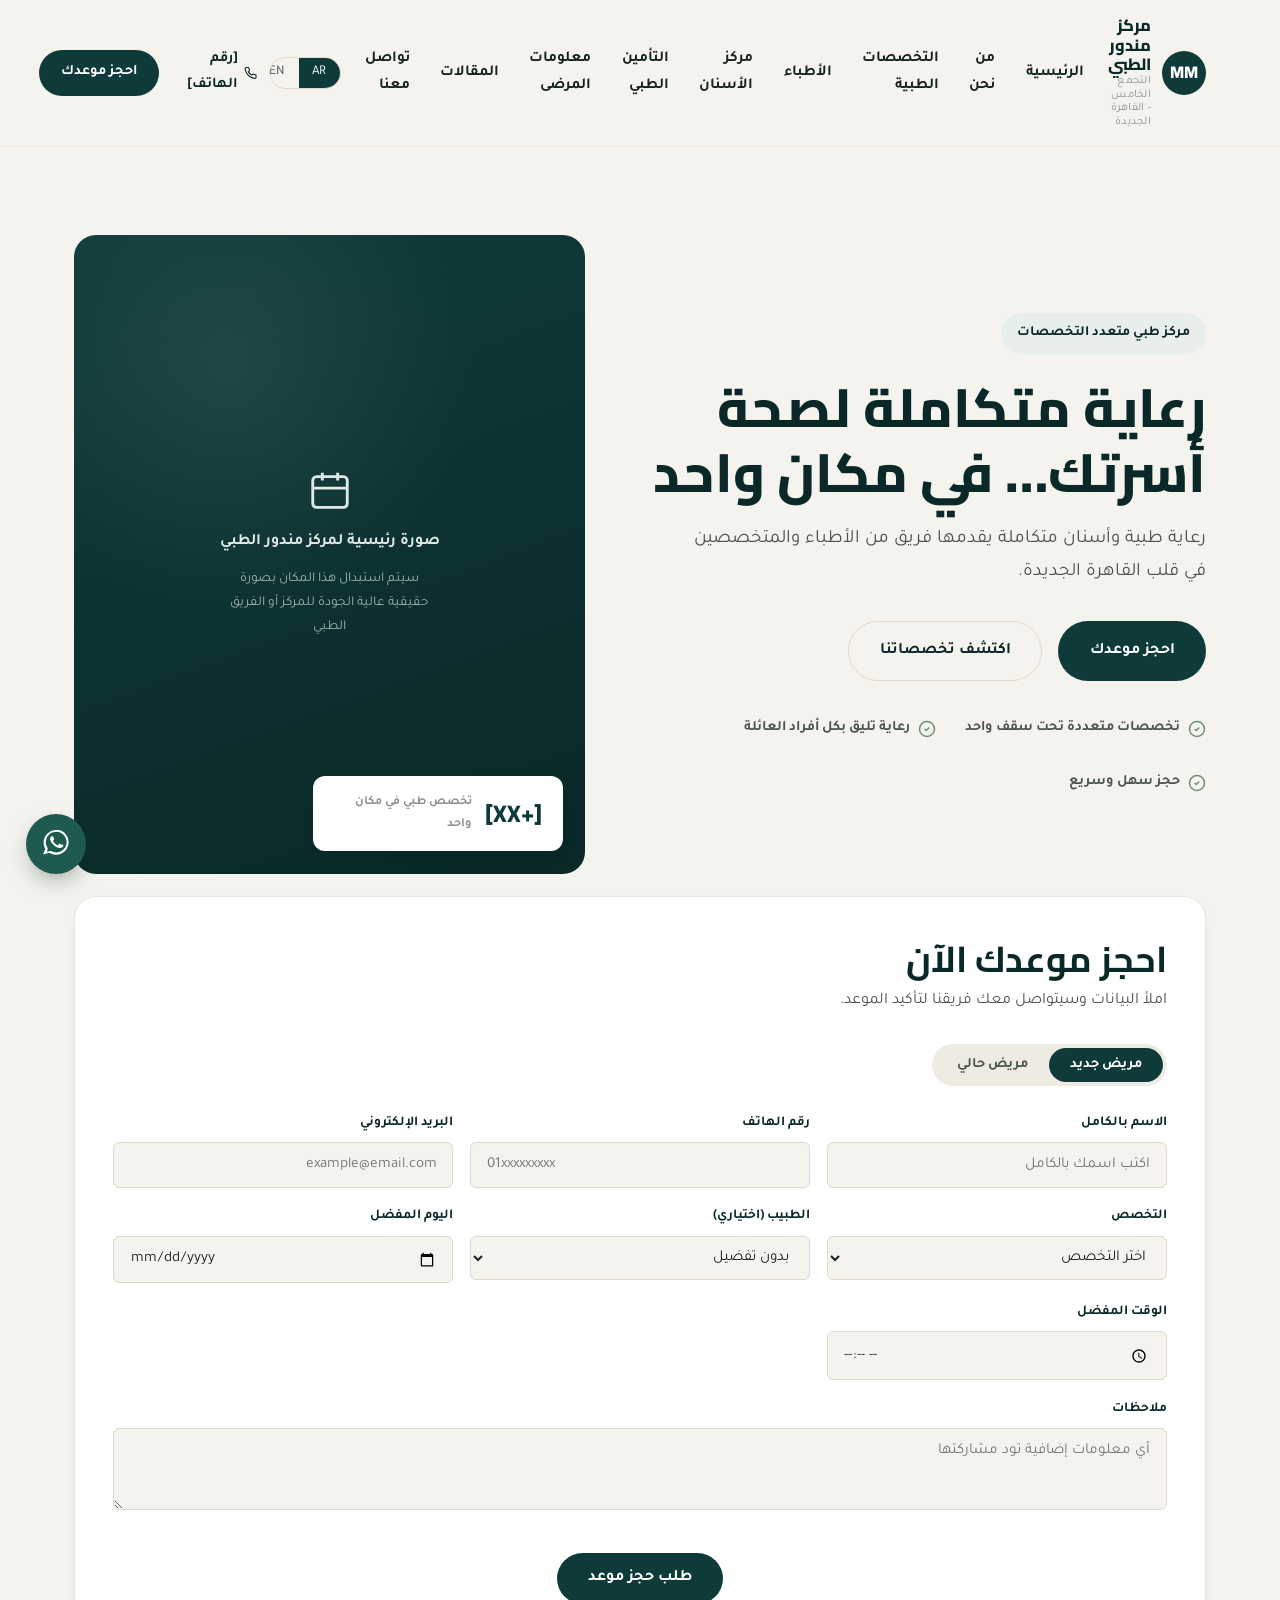
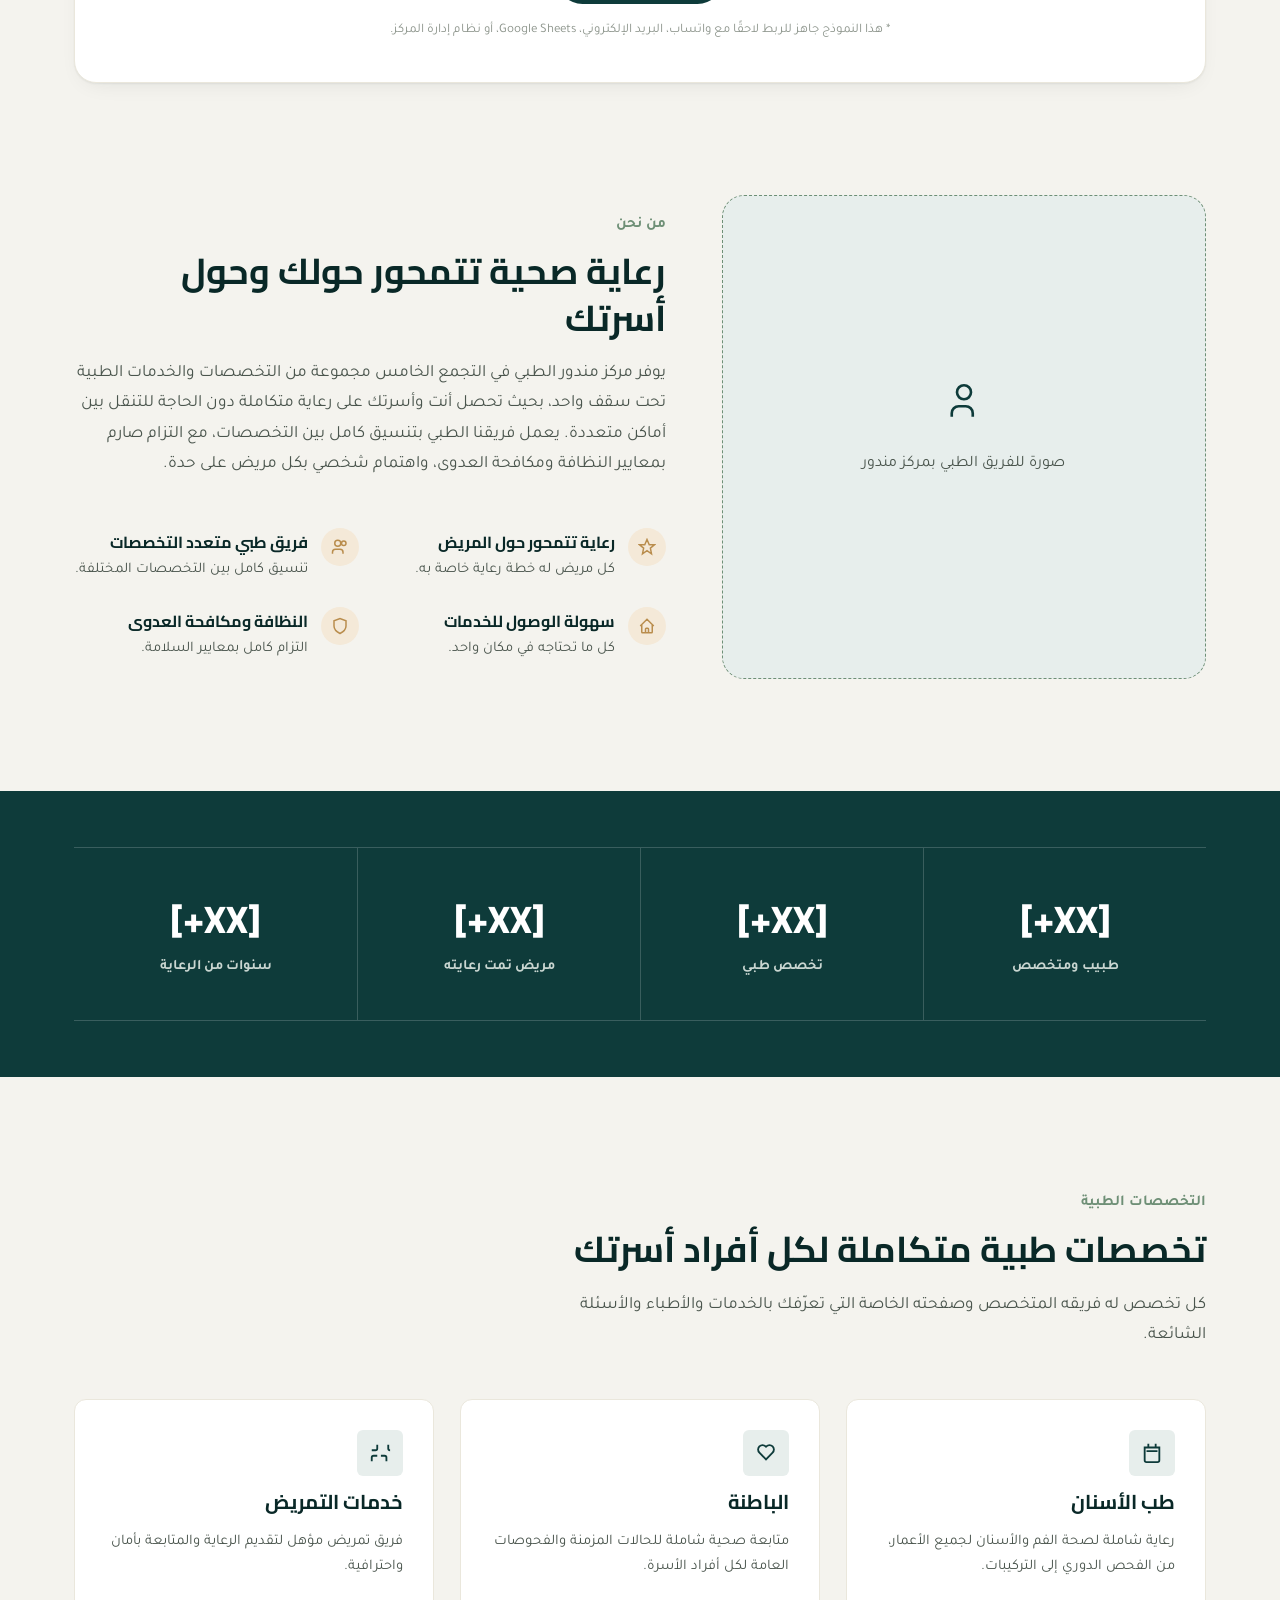
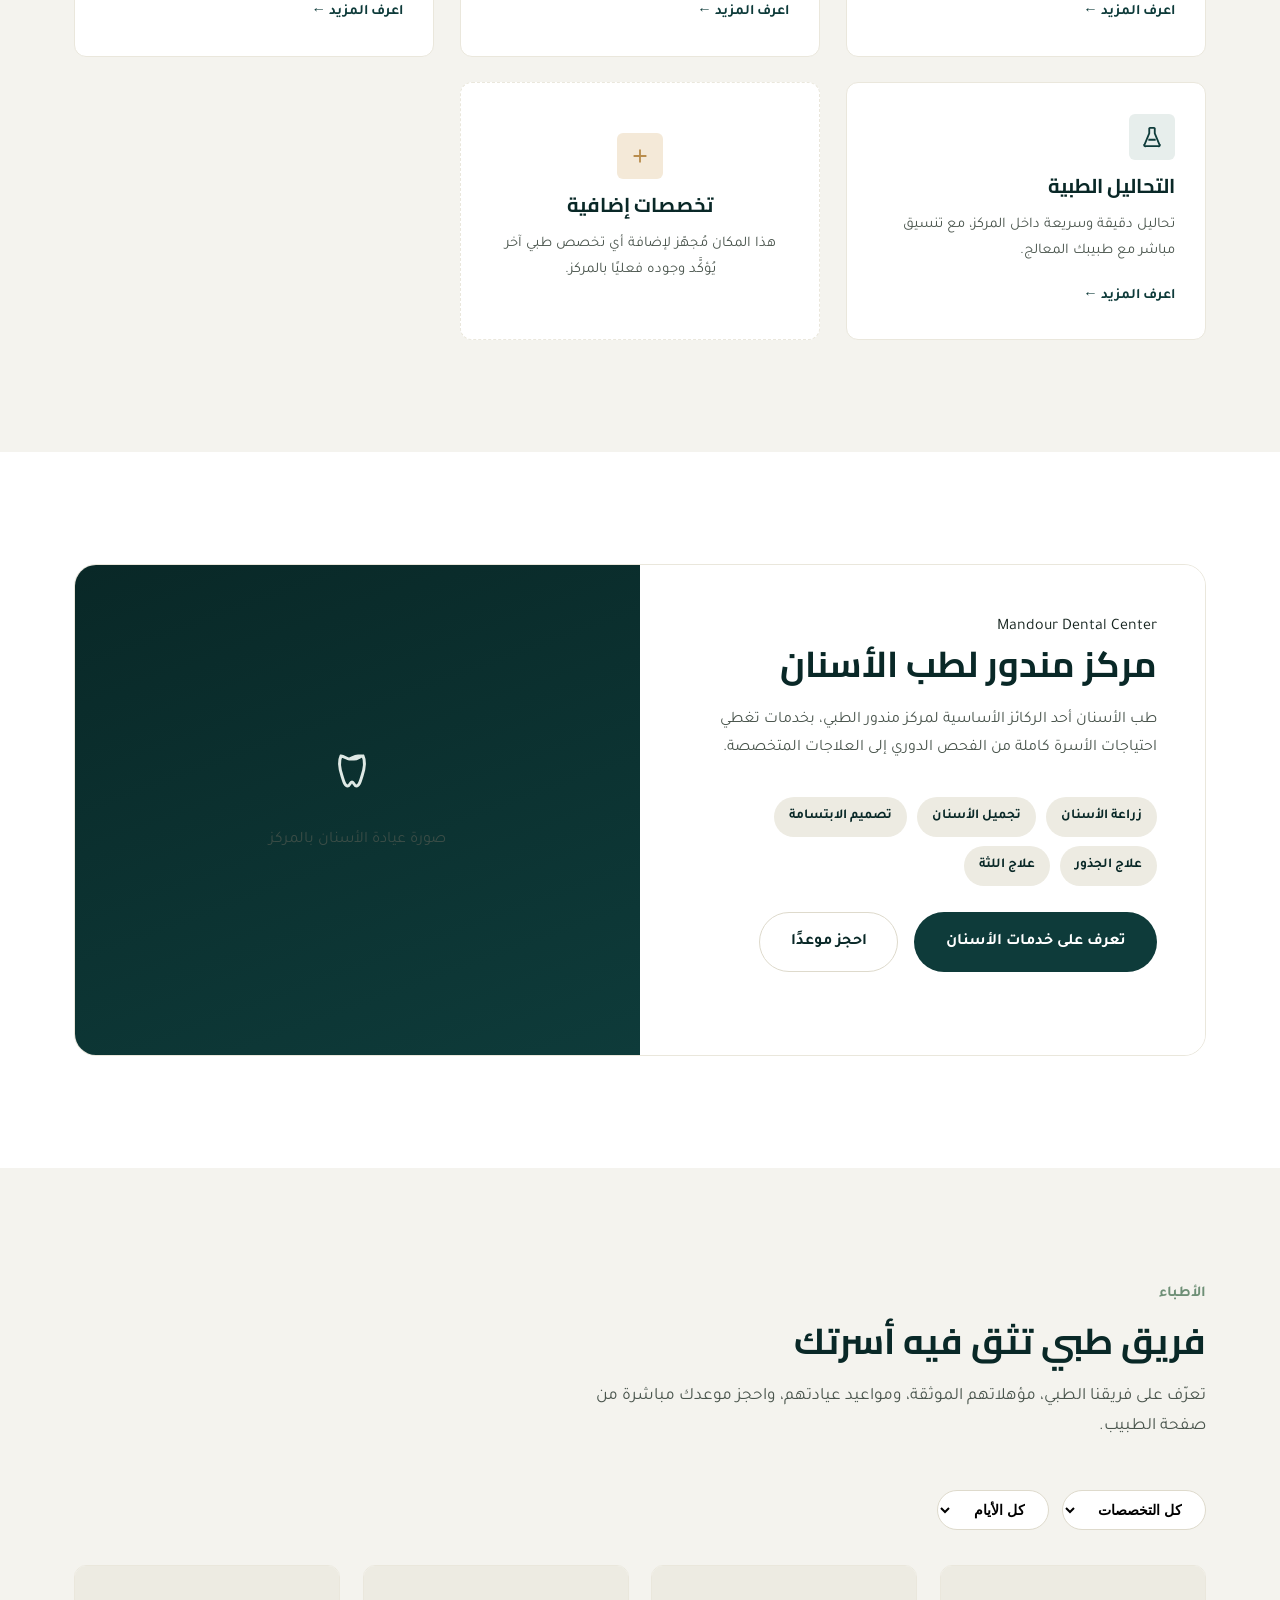
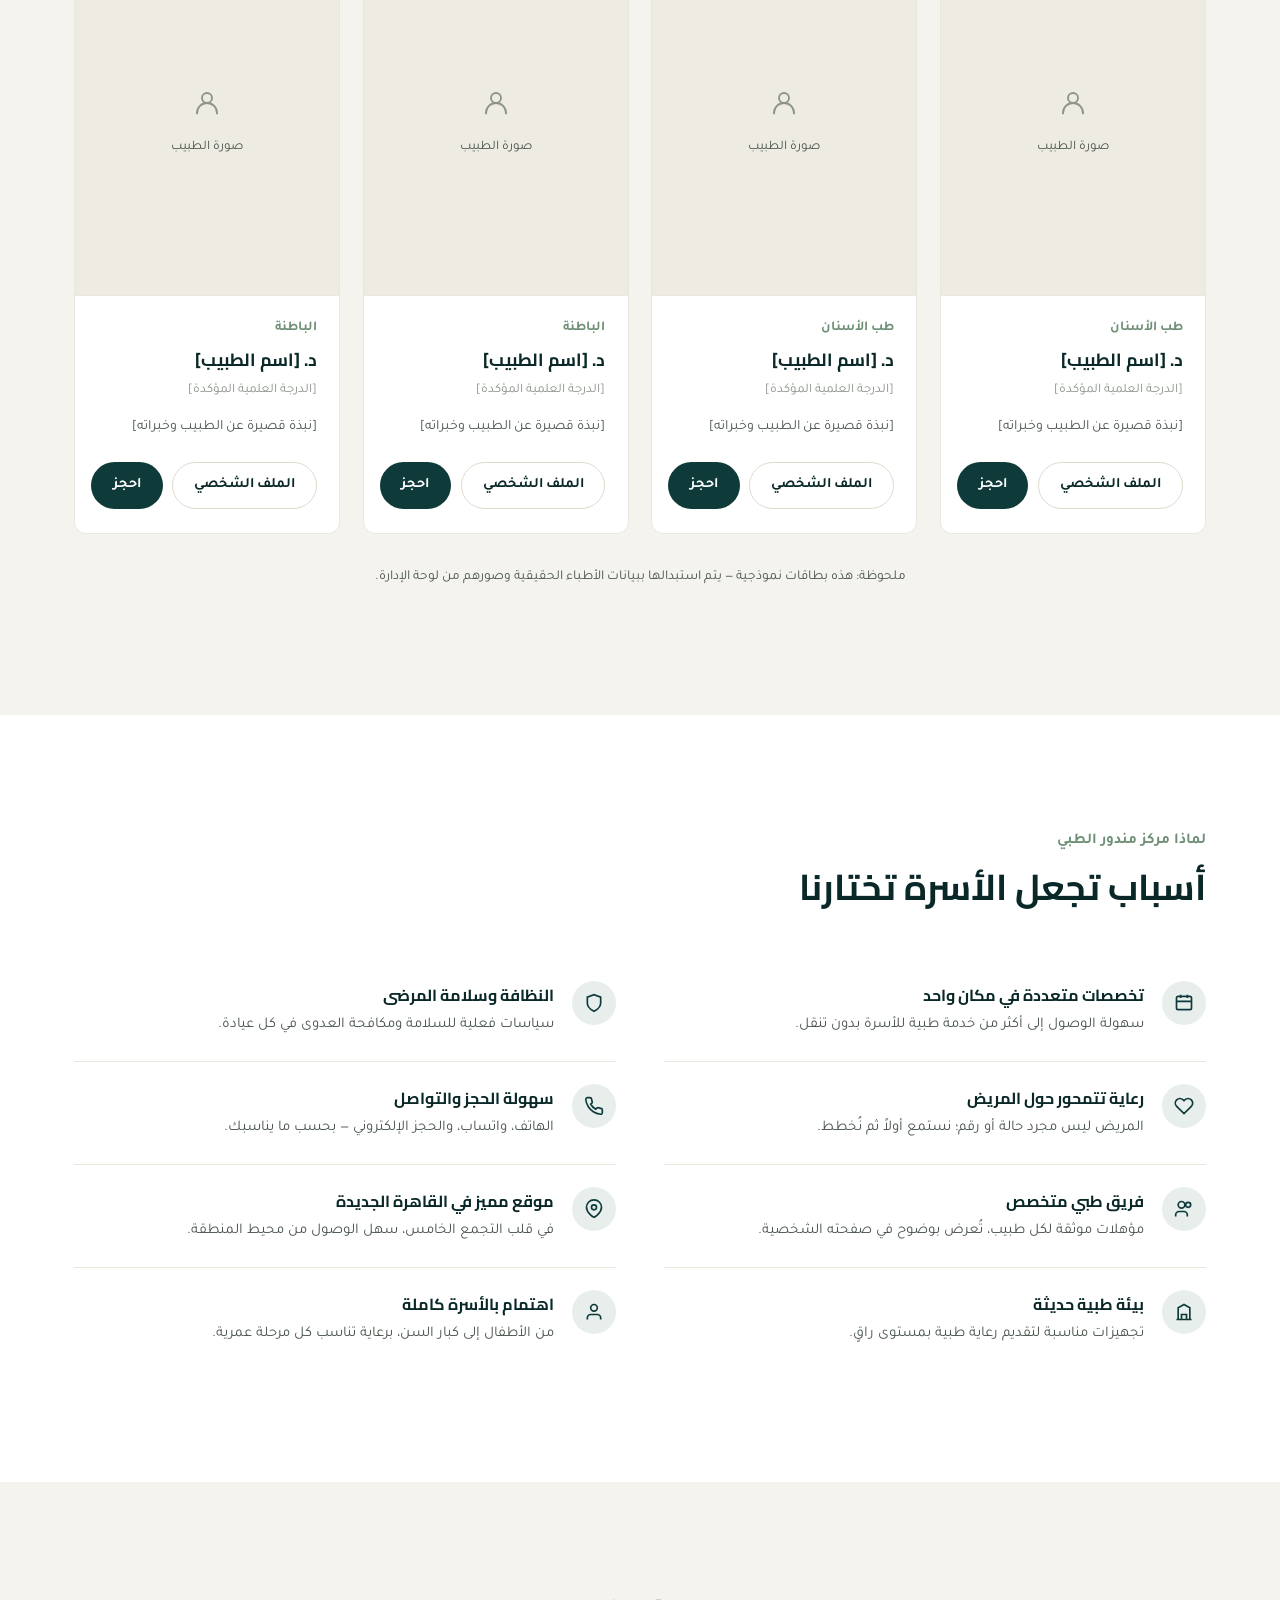
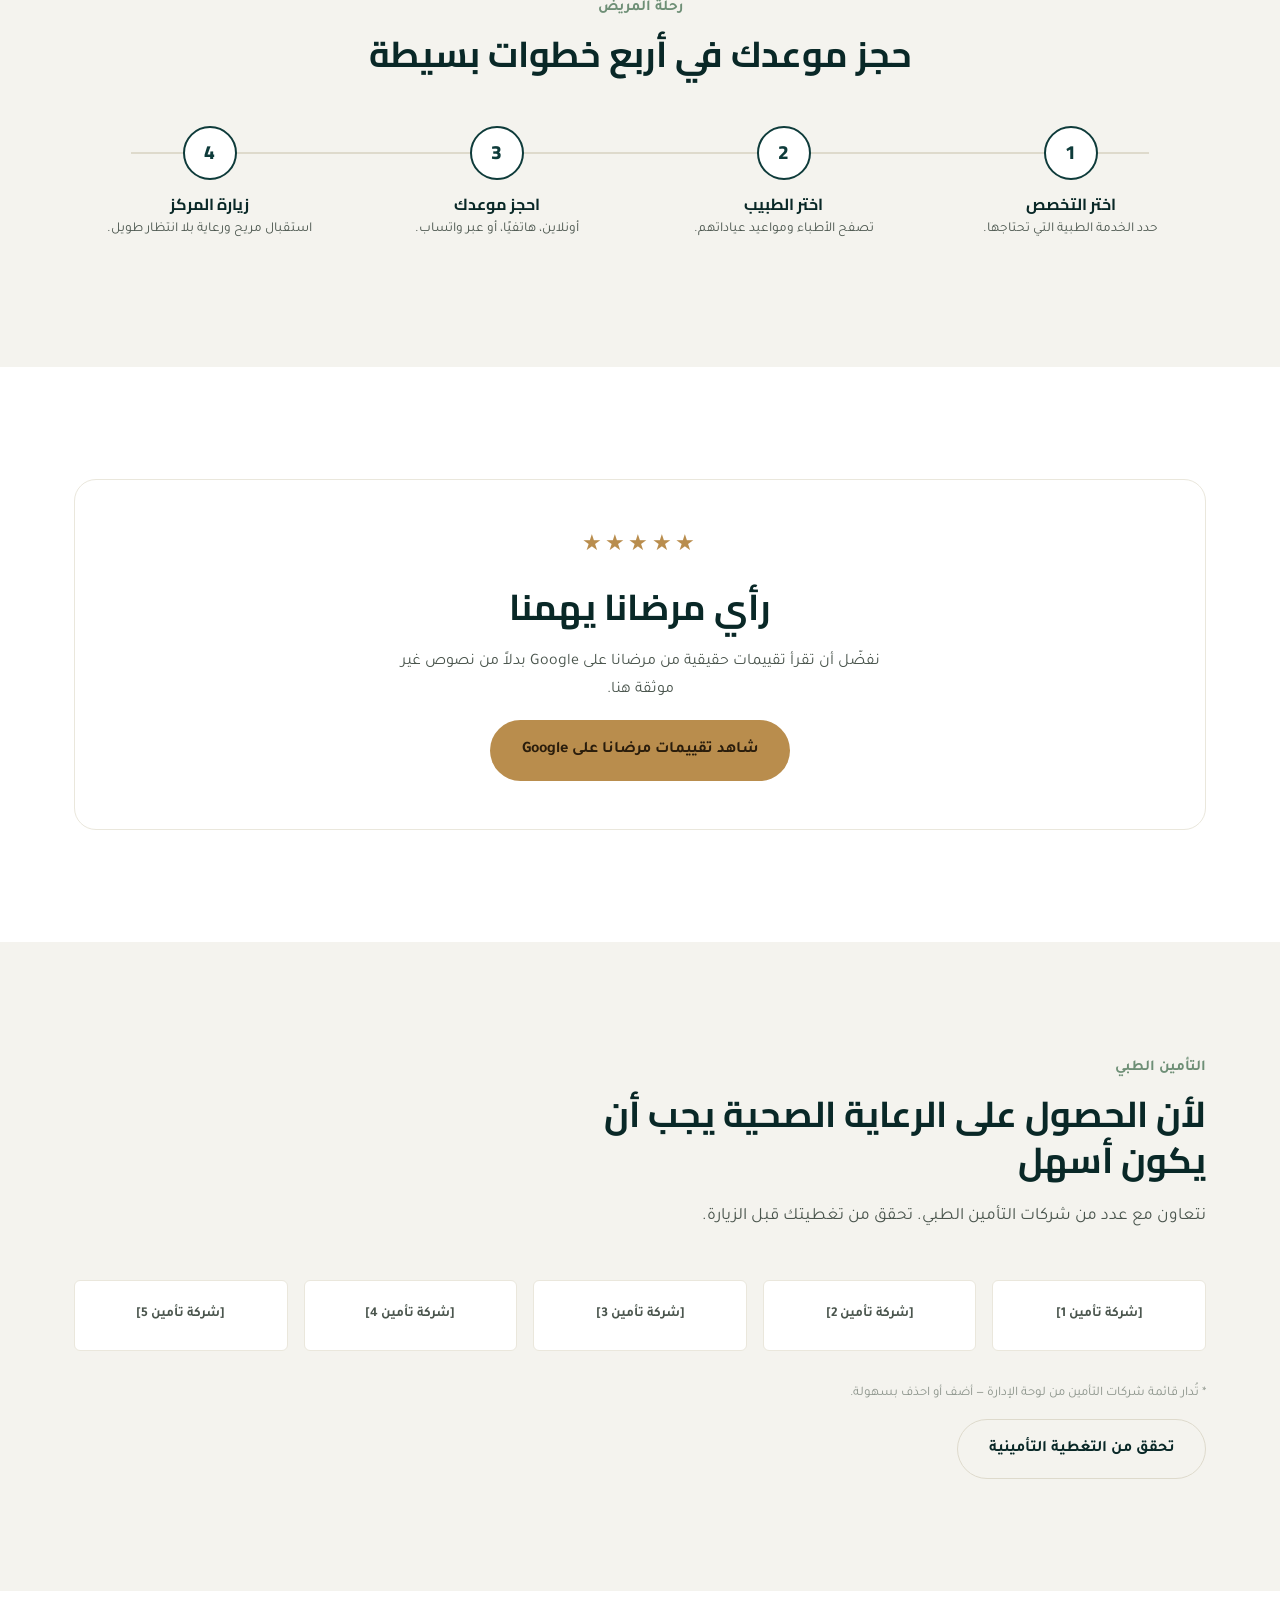
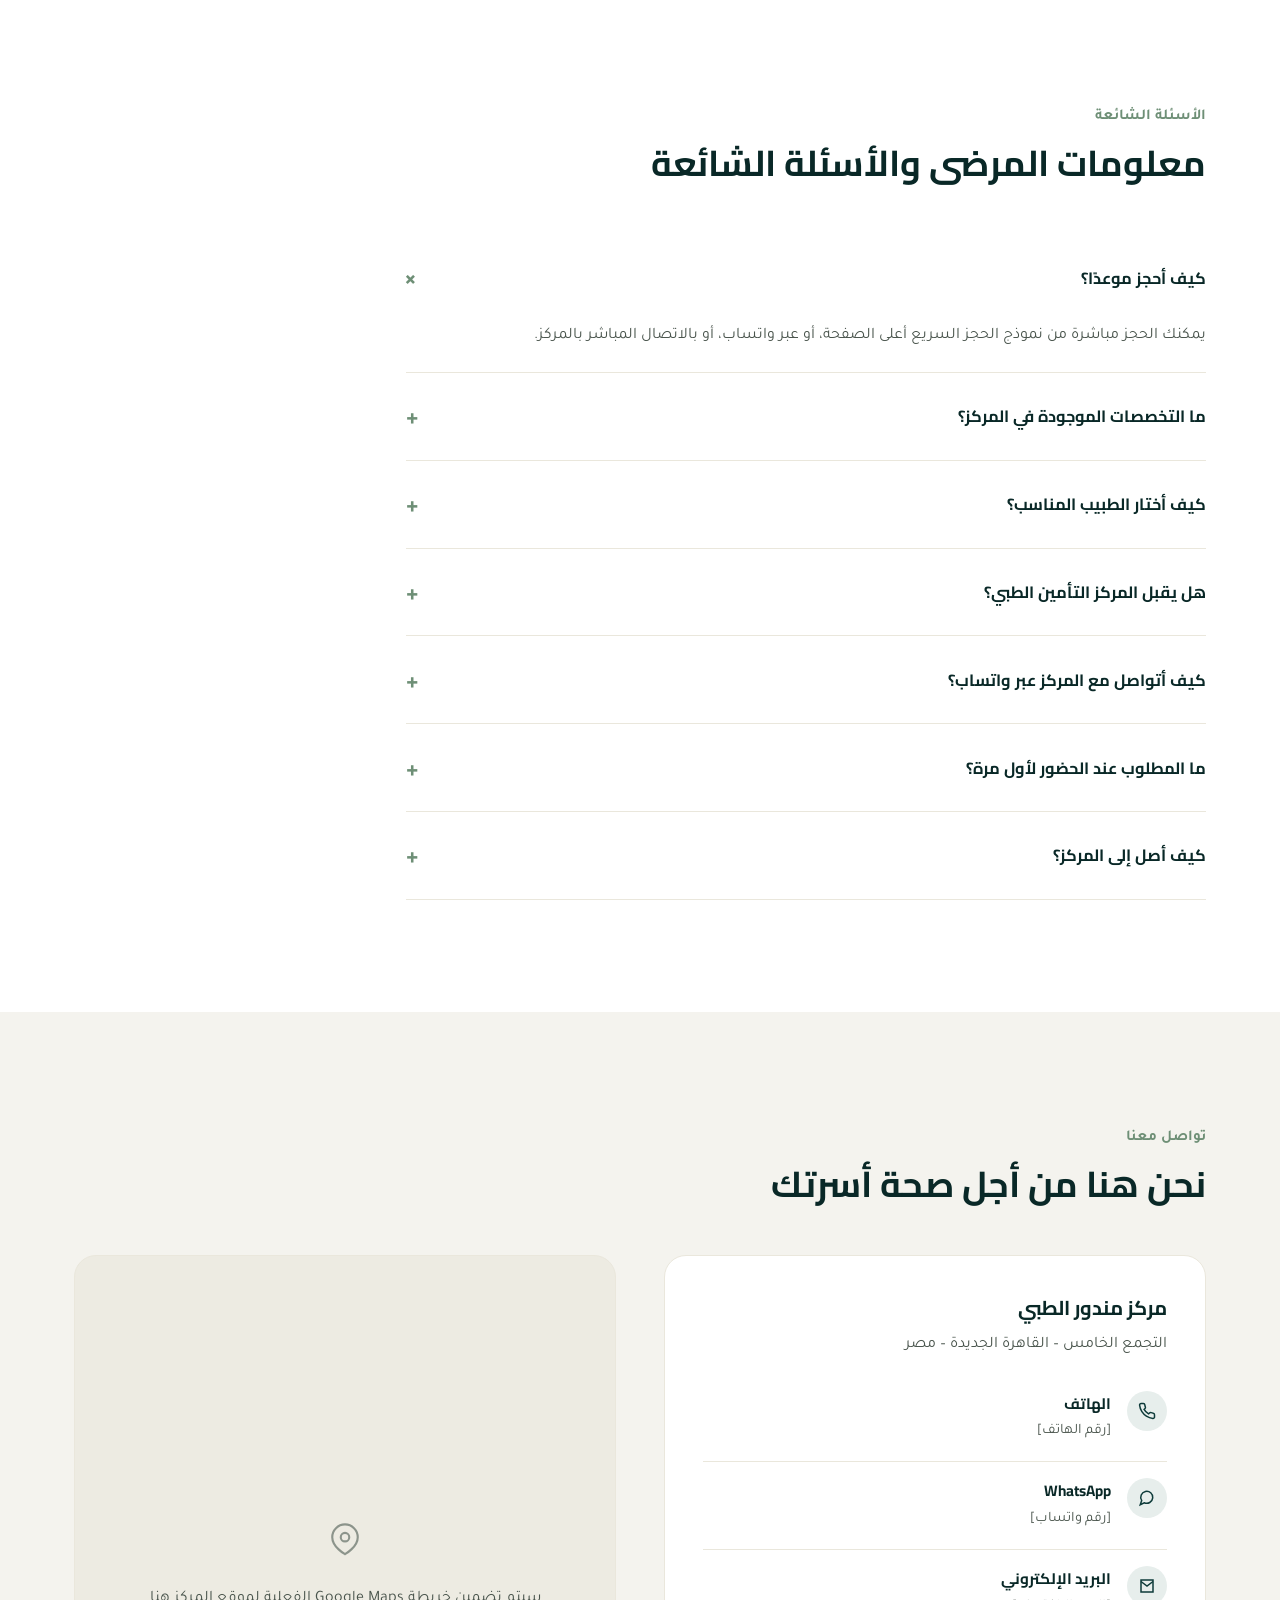
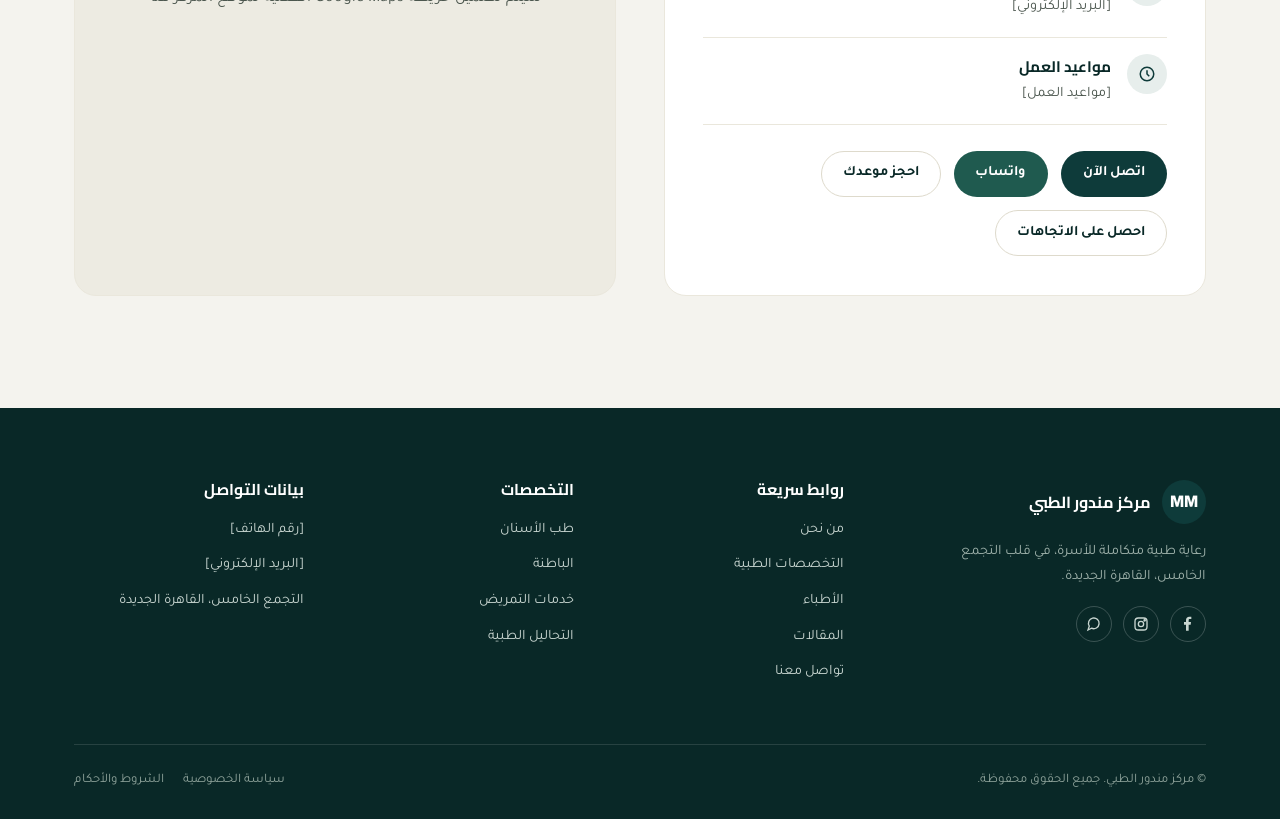
==== index.html @ 13eeb097 "Add files via upload" ====
<!DOCTYPE html>
<html lang="ar" dir="rtl">
<head>
<meta charset="UTF-8">
<meta name="viewport" content="width=device-width, initial-scale=1.0">
<title>مركز مندور الطبي | رعاية طبية متكاملة للأسرة في التجمع الخامس، القاهرة الجديدة</title>
<meta name="description" content="مركز مندور الطبي في التجمع الخامس بالقاهرة الجديدة يقدم رعاية طبية وأسنان متكاملة لجميع أفراد الأسرة: طب أسنان، باطنة، تمريض، وتحاليل طبية، في مكان واحد.">
<link rel="canonical" href="https://example.com/">
<meta property="og:type" content="website">
<meta property="og:title" content="مركز مندور الطبي | رعاية طبية متكاملة للأسرة">
<meta property="og:description" content="رعاية طبية وأسنان متكاملة يقدمها فريق من الأطباء والمتخصصين في قلب القاهرة الجديدة.">
<meta property="og:locale" content="ar_EG">
<link rel="preconnect" href="https://fonts.googleapis.com">
<link rel="preconnect" href="https://fonts.gstatic.com" crossorigin>
<link href="https://fonts.googleapis.com/css2?family=Cairo:wght@600;700;800&family=Tajawal:wght@400;500;700&display=swap" rel="stylesheet">
<link rel="stylesheet" href="css/style.css">
<script type="application/ld+json">
{
  "@context": "https://schema.org",
  "@type": "MedicalClinic",
  "name": "Mandour Medical Center",
  "alternateName": "مركز مندور الطبي",
  "address": {
    "@type": "PostalAddress",
    "addressLocality": "New Cairo - Fifth Settlement",
    "addressCountry": "EG"
  },
  "medicalSpecialty": ["Dentistry", "General Practice"],
  "url": "https://example.com/"
}
</script>
</head>
<body>

<!-- ================= HEADER ================= -->
<header class="site-header">
  <div class="header-row container">
    <a href="index.html" class="brand">
      <span class="brand-mark">MM</span>
      <span class="brand-name">
        <strong data-ar="مركز مندور الطبي" data-en="Mandour Medical Center">مركز مندور الطبي</strong>
        <span data-ar="التجمع الخامس - القاهرة الجديدة" data-en="Fifth Settlement - New Cairo">التجمع الخامس - القاهرة الجديدة</span>
      </span>
    </a>

    <nav class="main-nav">
      <a href="index.html" data-ar="الرئيسية" data-en="Home">الرئيسية</a>
      <a href="index.html#about" data-ar="من نحن" data-en="About">من نحن</a>
      <a href="index.html#specialties" data-ar="التخصصات الطبية" data-en="Specialties">التخصصات الطبية</a>
      <a href="index.html#doctors" data-ar="الأطباء" data-en="Doctors">الأطباء</a>
      <a href="dental-center.html" data-ar="مركز الأسنان" data-en="Dental Center">مركز الأسنان</a>
      <a href="index.html#insurance" data-ar="التأمين الطبي" data-en="Insurance">التأمين الطبي</a>
      <a href="index.html#faq" data-ar="معلومات المرضى" data-en="Patient Info">معلومات المرضى</a>
      <a href="articles.html" data-ar="المقالات" data-en="Articles">المقالات</a>
      <a href="index.html#contact" data-ar="تواصل معنا" data-en="Contact">تواصل معنا</a>
    </nav>

    <div class="header-actions">
      <div class="lang-switch">
        <button data-lang="ar" class="active">AR</button>
        <button data-lang="en">EN</button>
      </div>
      <span class="phone-chip">
        <svg width="16" height="16" viewBox="0 0 24 24" fill="none" stroke="currentColor" stroke-width="2"><path d="M22 16.92v3a2 2 0 0 1-2.18 2 19.79 19.79 0 0 1-8.63-3.07 19.5 19.5 0 0 1-6-6 19.79 19.79 0 0 1-3.07-8.67A2 2 0 0 1 4.11 2h3a2 2 0 0 1 2 1.72c.127.96.361 1.903.7 2.81a2 2 0 0 1-.45 2.11L8.09 9.91a16 16 0 0 0 6 6l1.27-1.27a2 2 0 0 1 2.11-.45c.907.339 1.85.573 2.81.7A2 2 0 0 1 22 16.92z"/></svg>
        <span data-ar="[رقم الهاتف]" data-en="[Phone Number]">[رقم الهاتف]</span>
      </span>
      <a href="#book" class="btn btn-primary btn-sm" data-ar="احجز موعدك" data-en="Book Appointment">احجز موعدك</a>
      <button class="hamburger" aria-label="menu"><span></span><span></span><span></span></button>
    </div>
  </div>
  <div class="mobile-nav">
    <a href="index.html" data-ar="الرئيسية" data-en="Home">الرئيسية</a>
    <a href="index.html#about" data-ar="من نحن" data-en="About">من نحن</a>
    <a href="index.html#specialties" data-ar="التخصصات الطبية" data-en="Specialties">التخصصات الطبية</a>
    <a href="index.html#doctors" data-ar="الأطباء" data-en="Doctors">الأطباء</a>
    <a href="dental-center.html" data-ar="مركز الأسنان" data-en="Dental Center">مركز الأسنان</a>
    <a href="index.html#insurance" data-ar="التأمين الطبي" data-en="Insurance">التأمين الطبي</a>
    <a href="index.html#faq" data-ar="معلومات المرضى" data-en="Patient Info">معلومات المرضى</a>
    <a href="articles.html" data-ar="المقالات" data-en="Articles">المقالات</a>
    <a href="index.html#contact" data-ar="تواصل معنا" data-en="Contact">تواصل معنا</a>
    <a href="https://wa.me/20000000000" data-ar="تواصل عبر واتساب" data-en="Chat on WhatsApp">تواصل عبر واتساب</a>
  </div>
</header>

<!-- ================= HERO ================= -->
<section class="hero">
  <div class="container hero-grid">
    <div>
      <span class="hero-eyebrow" data-ar="مركز طبي متعدد التخصصات" data-en="Multi-Specialty Medical Center">مركز طبي متعدد التخصصات</span>
      <h1 data-ar="رعاية متكاملة لصحة أسرتك… في مكان واحد" data-en="Complete care for your family's health — all in one place">رعاية متكاملة لصحة أسرتك… في مكان واحد</h1>
      <p class="lead" data-ar="رعاية طبية وأسنان متكاملة يقدمها فريق من الأطباء والمتخصصين في قلب القاهرة الجديدة." data-en="Integrated medical and dental care delivered by a team of doctors and specialists in the heart of New Cairo.">رعاية طبية وأسنان متكاملة يقدمها فريق من الأطباء والمتخصصين في قلب القاهرة الجديدة.</p>
      <div class="hero-ctas">
        <a href="#book" class="btn btn-primary" data-ar="احجز موعدك" data-en="Book Appointment">احجز موعدك</a>
        <a href="#specialties" class="btn btn-outline" data-ar="اكتشف تخصصاتنا" data-en="Explore Our Specialties">اكتشف تخصصاتنا</a>
      </div>
      <div class="hero-trust">
        <div>
          <svg width="18" height="18" viewBox="0 0 24 24" fill="none" stroke="currentColor" stroke-width="2"><path d="M9 12l2 2 4-4"/><circle cx="12" cy="12" r="10"/></svg>
          <span data-ar="تخصصات متعددة تحت سقف واحد" data-en="Multiple specialties, one roof">تخصصات متعددة تحت سقف واحد</span>
        </div>
        <div>
          <svg width="18" height="18" viewBox="0 0 24 24" fill="none" stroke="currentColor" stroke-width="2"><path d="M9 12l2 2 4-4"/><circle cx="12" cy="12" r="10"/></svg>
          <span data-ar="رعاية تليق بكل أفراد العائلة" data-en="Care built around the whole family">رعاية تليق بكل أفراد العائلة</span>
        </div>
        <div>
          <svg width="18" height="18" viewBox="0 0 24 24" fill="none" stroke="currentColor" stroke-width="2"><path d="M9 12l2 2 4-4"/><circle cx="12" cy="12" r="10"/></svg>
          <span data-ar="حجز سهل وسريع" data-en="Easy, fast booking">حجز سهل وسريع</span>
        </div>
      </div>
    </div>
    <div class="hero-visual">
      <div class="ph-label">
        <svg width="46" height="46" viewBox="0 0 24 24" fill="none" stroke="currentColor" stroke-width="1.5"><rect x="3" y="4" width="18" height="16" rx="2"/><path d="M8 2v4M16 2v4M3 10h18"/></svg>
        <strong data-ar="صورة رئيسية لمركز مندور الطبي" data-en="Mandour Medical Center — main image">صورة رئيسية لمركز مندور الطبي</strong>
        <span data-ar="سيتم استبدال هذا المكان بصورة حقيقية عالية الجودة للمركز أو الفريق الطبي" data-en="This placeholder will be replaced with a real, high-quality photo of the center or medical team">سيتم استبدال هذا المكان بصورة حقيقية عالية الجودة للمركز أو الفريق الطبي</span>
      </div>
      <div class="hero-badge-float">
        <span class="num">[+XX]</span>
        <span class="label" data-ar="تخصص طبي في مكان واحد" data-en="Specialties under one roof">تخصص طبي في مكان واحد</span>
      </div>
    </div>
  </div>
</section>

<!-- ================= QUICK BOOKING ================= -->
<div class="container" id="book">
  <div class="booking-panel">
    <h2 data-ar="احجز موعدك الآن" data-en="Book Your Appointment">احجز موعدك الآن</h2>
    <p class="lead-small" data-ar="املأ البيانات وسيتواصل معك فريقنا لتأكيد الموعد." data-en="Fill in your details and our team will contact you to confirm your appointment.">املأ البيانات وسيتواصل معك فريقنا لتأكيد الموعد.</p>

    <div class="patient-toggle">
      <button type="button" class="active" data-ar="مريض جديد" data-en="New Patient">مريض جديد</button>
      <button type="button" data-ar="مريض حالي" data-en="Existing Patient">مريض حالي</button>
    </div>

    <form id="bookingForm" class="form-grid">
      <div class="form-field">
        <label data-ar="الاسم بالكامل" data-en="Full Name">الاسم بالكامل</label>
        <input type="text" required data-ar-ph="اكتب اسمك بالكامل" data-en-ph="Enter your full name" placeholder="اكتب اسمك بالكامل">
      </div>
      <div class="form-field">
        <label data-ar="رقم الهاتف" data-en="Phone Number">رقم الهاتف</label>
        <input type="tel" required data-ar-ph="01xxxxxxxxx" data-en-ph="01xxxxxxxxx" placeholder="01xxxxxxxxx">
      </div>
      <div class="form-field">
        <label data-ar="البريد الإلكتروني" data-en="Email">البريد الإلكتروني</label>
        <input type="email" data-ar-ph="example@email.com" data-en-ph="example@email.com" placeholder="example@email.com">
      </div>
      <div class="form-field">
        <label data-ar="التخصص" data-en="Specialty">التخصص</label>
        <select>
          <option data-ar="اختر التخصص" data-en="Select specialty">اختر التخصص</option>
          <option data-ar="طب الأسنان" data-en="Dentistry">طب الأسنان</option>
          <option data-ar="الباطنة" data-en="Internal Medicine">الباطنة</option>
          <option data-ar="خدمات التمريض" data-en="Nursing Services">خدمات التمريض</option>
          <option data-ar="التحاليل الطبية" data-en="Medical Laboratory">التحاليل الطبية</option>
        </select>
      </div>
      <div class="form-field">
        <label data-ar="الطبيب (اختياري)" data-en="Doctor (optional)">الطبيب (اختياري)</label>
        <select>
          <option data-ar="بدون تفضيل" data-en="No preference">بدون تفضيل</option>
        </select>
      </div>
      <div class="form-field">
        <label data-ar="اليوم المفضل" data-en="Preferred Day">اليوم المفضل</label>
        <input type="date">
      </div>
      <div class="form-field">
        <label data-ar="الوقت المفضل" data-en="Preferred Time">الوقت المفضل</label>
        <input type="time">
      </div>
      <div class="form-field full">
        <label data-ar="ملاحظات" data-en="Notes">ملاحظات</label>
        <textarea rows="3" data-ar-ph="أي معلومات إضافية تود مشاركتها" data-en-ph="Any additional information you'd like to share" placeholder="أي معلومات إضافية تود مشاركتها"></textarea>
      </div>
      <div class="form-actions form-field full">
        <button type="submit" class="btn btn-primary" data-ar="طلب حجز موعد" data-en="Request Appointment">طلب حجز موعد</button>
        <span class="form-note" data-ar="* هذا النموذج جاهز للربط لاحقًا مع واتساب، البريد الإلكتروني، Google Sheets، أو نظام إدارة المركز." data-en="* This form is ready to connect later to WhatsApp, email, Google Sheets, or your clinic management system.">* هذا النموذج جاهز للربط لاحقًا مع واتساب، البريد الإلكتروني، Google Sheets، أو نظام إدارة المركز.</span>
      </div>
    </form>
    <div class="confirm-msg" id="bookingConfirm" data-ar="تم استلام طلبك بنجاح، سيتواصل معك فريق مركز مندور الطبي قريبًا لتأكيد الموعد." data-en="Your request has been received. Our team will contact you shortly to confirm your appointment.">تم استلام طلبك بنجاح، سيتواصل معك فريق مركز مندور الطبي قريبًا لتأكيد الموعد.</div>
  </div>
</div>

<!-- ================= ABOUT ================= -->
<section id="about">
  <div class="container about-grid">
    <div class="about-visual">
      <div>
        <svg width="42" height="42" viewBox="0 0 24 24" fill="none" stroke="currentColor" stroke-width="1.5"><path d="M17 21v-2a4 4 0 0 0-4-4H9a4 4 0 0 0-4 4v2M12 11a4 4 0 1 0 0-8 4 4 0 0 0 0 8z"/></svg>
        <p style="margin-top:1rem" data-ar="صورة للفريق الطبي بمركز مندور" data-en="Photo of the Mandour medical team">صورة للفريق الطبي بمركز مندور</p>
      </div>
    </div>
    <div>
      <div class="section-head">
        <span class="eyebrow" data-ar="من نحن" data-en="About Us">من نحن</span>
        <h2 data-ar="رعاية صحية تتمحور حولك وحول أسرتك" data-en="Healthcare centered on you and your family">رعاية صحية تتمحور حولك وحول أسرتك</h2>
        <p data-ar="يوفر مركز مندور الطبي في التجمع الخامس مجموعة من التخصصات والخدمات الطبية تحت سقف واحد، بحيث تحصل أنت وأسرتك على رعاية متكاملة دون الحاجة للتنقل بين أماكن متعددة. يعمل فريقنا الطبي بتنسيق كامل بين التخصصات، مع التزام صارم بمعايير النظافة ومكافحة العدوى، واهتمام شخصي بكل مريض على حدة." data-en="Mandour Medical Center in the Fifth Settlement brings together a range of medical specialties and services under one roof — so you and your family get integrated care without moving between different places. Our medical team coordinates closely across specialties, with strict hygiene and infection-control standards, and personal attention to every patient.">يوفر مركز مندور الطبي في التجمع الخامس مجموعة من التخصصات والخدمات الطبية تحت سقف واحد، بحيث تحصل أنت وأسرتك على رعاية متكاملة دون الحاجة للتنقل بين أماكن متعددة. يعمل فريقنا الطبي بتنسيق كامل بين التخصصات، مع التزام صارم بمعايير النظافة ومكافحة العدوى، واهتمام شخصي بكل مريض على حدة.</p>
      </div>
      <div class="about-points">
        <div class="about-point">
          <span class="ico"><svg width="18" height="18" viewBox="0 0 24 24" fill="none" stroke="currentColor" stroke-width="2"><path d="M12 2l3 7h7l-5.5 4.5L18 21l-6-4-6 4 1.5-7.5L2 9h7z"/></svg></span>
          <div><strong data-ar="رعاية تتمحور حول المريض" data-en="Patient-centered care">رعاية تتمحور حول المريض</strong><p data-ar="كل مريض له خطة رعاية خاصة به." data-en="Every patient has their own care plan.">كل مريض له خطة رعاية خاصة به.</p></div>
        </div>
        <div class="about-point">
          <span class="ico"><svg width="18" height="18" viewBox="0 0 24 24" fill="none" stroke="currentColor" stroke-width="2"><circle cx="9" cy="7" r="4"/><path d="M2 21v-2a4 4 0 0 1 4-4h6a4 4 0 0 1 4 4v2"/><circle cx="17" cy="7" r="3"/></svg></span>
          <div><strong data-ar="فريق طبي متعدد التخصصات" data-en="Multi-specialty medical team">فريق طبي متعدد التخصصات</strong><p data-ar="تنسيق كامل بين التخصصات المختلفة." data-en="Full coordination across specialties.">تنسيق كامل بين التخصصات المختلفة.</p></div>
        </div>
        <div class="about-point">
          <span class="ico"><svg width="18" height="18" viewBox="0 0 24 24" fill="none" stroke="currentColor" stroke-width="2"><path d="M3 12l2-2m0 0l7-7 7 7M5 10v10a1 1 0 0 0 1 1h3m10-11l2 2m-2-2v10a1 1 0 0 1-1 1h-3m-6 0a1 1 0 0 0 1-1v-4a1 1 0 0 1 1-1h2a1 1 0 0 1 1 1v4a1 1 0 0 0 1 1m-6 0h6"/></svg></span>
          <div><strong data-ar="سهولة الوصول للخدمات" data-en="Easy access to services">سهولة الوصول للخدمات</strong><p data-ar="كل ما تحتاجه في مكان واحد." data-en="Everything you need, in one place.">كل ما تحتاجه في مكان واحد.</p></div>
        </div>
        <div class="about-point">
          <span class="ico"><svg width="18" height="18" viewBox="0 0 24 24" fill="none" stroke="currentColor" stroke-width="2"><path d="M12 22s8-4 8-10V5l-8-3-8 3v7c0 6 8 10 8 10z"/></svg></span>
          <div><strong data-ar="النظافة ومكافحة العدوى" data-en="Hygiene &amp; infection control">النظافة ومكافحة العدوى</strong><p data-ar="التزام كامل بمعايير السلامة." data-en="Full commitment to safety standards.">التزام كامل بمعايير السلامة.</p></div>
        </div>
      </div>
    </div>
  </div>
</section>

<!-- ================= STATS ================= -->
<section class="bg-teal section-tight">
  <div class="container">
    <div class="stats-bar">
      <div class="stat"><span class="num">[XX+]</span><span class="lbl" data-ar="طبيب ومتخصص" data-en="Doctors &amp; Specialists">طبيب ومتخصص</span></div>
      <div class="stat"><span class="num">[XX+]</span><span class="lbl" data-ar="تخصص طبي" data-en="Medical Specialties">تخصص طبي</span></div>
      <div class="stat"><span class="num">[XX+]</span><span class="lbl" data-ar="مريض تمت رعايته" data-en="Patients Cared For">مريض تمت رعايته</span></div>
      <div class="stat"><span class="num">[XX+]</span><span class="lbl" data-ar="سنوات من الرعاية" data-en="Years of Care">سنوات من الرعاية</span></div>
    </div>
  </div>
</section>

<!-- ================= SPECIALTIES ================= -->
<section id="specialties">
  <div class="container">
    <div class="section-head">
      <span class="eyebrow" data-ar="التخصصات الطبية" data-en="Medical Specialties">التخصصات الطبية</span>
      <h2 data-ar="تخصصات طبية متكاملة لكل أفراد أسرتك" data-en="Integrated specialties for your whole family">تخصصات طبية متكاملة لكل أفراد أسرتك</h2>
      <p data-ar="كل تخصص له فريقه المتخصص وصفحته الخاصة التي تعرّفك بالخدمات والأطباء والأسئلة الشائعة." data-en="Every specialty has its own specialized team and dedicated page covering services, doctors, and frequently asked questions.">كل تخصص له فريقه المتخصص وصفحته الخاصة التي تعرّفك بالخدمات والأطباء والأسئلة الشائعة.</p>
    </div>
    <div class="grid-3">
      <div class="spec-card">
        <span class="ico"><svg width="22" height="22" viewBox="0 0 24 24" fill="none" stroke="currentColor" stroke-width="2"><path d="M8 2v4M16 2v4M6 10h12M4 6h16v14a2 2 0 0 1-2 2H6a2 2 0 0 1-2-2V6z"/></svg></span>
        <h3 data-ar="طب الأسنان" data-en="Dentistry">طب الأسنان</h3>
        <p data-ar="رعاية شاملة لصحة الفم والأسنان لجميع الأعمار، من الفحص الدوري إلى التركيبات." data-en="Comprehensive oral and dental care for all ages, from routine checkups to restorations.">رعاية شاملة لصحة الفم والأسنان لجميع الأعمار، من الفحص الدوري إلى التركيبات.</p>
        <a href="dental-center.html" class="more" data-ar="اعرف المزيد ←" data-en="Learn more →">اعرف المزيد ←</a>
      </div>
      <div class="spec-card">
        <span class="ico"><svg width="22" height="22" viewBox="0 0 24 24" fill="none" stroke="currentColor" stroke-width="2"><path d="M4.8 4.8a4.8 4.8 0 0 1 6.8 0L12 5.2l.4-.4a4.8 4.8 0 1 1 6.8 6.8L12 19l-7.2-7.4a4.8 4.8 0 0 1 0-6.8z"/></svg></span>
        <h3 data-ar="الباطنة" data-en="Internal Medicine">الباطنة</h3>
        <p data-ar="متابعة صحية شاملة للحالات المزمنة والفحوصات العامة لكل أفراد الأسرة." data-en="Comprehensive health follow-up for chronic conditions and general checkups for the whole family.">متابعة صحية شاملة للحالات المزمنة والفحوصات العامة لكل أفراد الأسرة.</p>
        <a href="specialty-template.html" class="more" data-ar="اعرف المزيد ←" data-en="Learn more →">اعرف المزيد ←</a>
      </div>
      <div class="spec-card">
        <span class="ico"><svg width="22" height="22" viewBox="0 0 24 24" fill="none" stroke="currentColor" stroke-width="2"><path d="M9 3v4a2 2 0 0 1-2 2H3m18-6v4a2 2 0 0 0 2 2h0M3 21v-4a2 2 0 0 1 2-2h4m10 6v-4a2 2 0 0 0-2-2h-4"/></svg></span>
        <h3 data-ar="خدمات التمريض" data-en="Nursing Services">خدمات التمريض</h3>
        <p data-ar="فريق تمريض مؤهل لتقديم الرعاية والمتابعة بأمان واحترافية." data-en="A qualified nursing team providing safe, professional care and follow-up.">فريق تمريض مؤهل لتقديم الرعاية والمتابعة بأمان واحترافية.</p>
        <a href="specialty-template.html" class="more" data-ar="اعرف المزيد ←" data-en="Learn more →">اعرف المزيد ←</a>
      </div>
      <div class="spec-card">
        <span class="ico"><svg width="22" height="22" viewBox="0 0 24 24" fill="none" stroke="currentColor" stroke-width="2"><path d="M9 2v6L4 20a1 1 0 0 0 1 2h14a1 1 0 0 0 1-2L15 8V2M9 2h6M8 15h8"/></svg></span>
        <h3 data-ar="التحاليل الطبية" data-en="Medical Laboratory">التحاليل الطبية</h3>
        <p data-ar="تحاليل دقيقة وسريعة داخل المركز، مع تنسيق مباشر مع طبيبك المعالج." data-en="Accurate, fast in-house lab testing, coordinated directly with your treating doctor.">تحاليل دقيقة وسريعة داخل المركز، مع تنسيق مباشر مع طبيبك المعالج.</p>
        <a href="specialty-template.html" class="more" data-ar="اعرف المزيد ←" data-en="Learn more →">اعرف المزيد ←</a>
      </div>
      <div class="spec-card" style="border-style:dashed; justify-content:center; align-items:center; text-align:center; color:var(--ink-faint);">
        <span class="ico" style="background:var(--gold-tint); color:var(--gold);"><svg width="22" height="22" viewBox="0 0 24 24" fill="none" stroke="currentColor" stroke-width="2"><path d="M12 5v14M5 12h14"/></svg></span>
        <h3 data-ar="تخصصات إضافية" data-en="Additional specialties">تخصصات إضافية</h3>
        <p data-ar="هذا المكان مُجهّز لإضافة أي تخصص طبي آخر يُؤكَّد وجوده فعليًا بالمركز." data-en="This slot is ready for any additional specialty confirmed to be offered at the center.">هذا المكان مُجهّز لإضافة أي تخصص طبي آخر يُؤكَّد وجوده فعليًا بالمركز.</p>
      </div>
    </div>
  </div>
</section>

<!-- ================= DENTAL HIGHLIGHT ================= -->
<section class="bg-alt">
  <div class="container">
    <div class="dental-highlight">
      <div class="txt">
        <span class="eyebrow" data-ar="Mandour Dental Center" data-en="Mandour Dental Center">Mandour Dental Center</span>
        <h2 data-ar="مركز مندور لطب الأسنان" data-en="Mandour Dental Center">مركز مندور لطب الأسنان</h2>
        <p data-ar="طب الأسنان أحد الركائز الأساسية لمركز مندور الطبي، بخدمات تغطي احتياجات الأسرة كاملة من الفحص الدوري إلى العلاجات المتخصصة." data-en="Dentistry is a core pillar of Mandour Medical Center, with services covering your whole family's needs — from routine checkups to specialized treatments.">طب الأسنان أحد الركائز الأساسية لمركز مندور الطبي، بخدمات تغطي احتياجات الأسرة كاملة من الفحص الدوري إلى العلاجات المتخصصة.</p>
        <div class="tag-list">
          <span data-ar="زراعة الأسنان" data-en="Dental Implants">زراعة الأسنان</span>
          <span data-ar="تجميل الأسنان" data-en="Cosmetic Dentistry">تجميل الأسنان</span>
          <span data-ar="تصميم الابتسامة" data-en="Smile Design">تصميم الابتسامة</span>
          <span data-ar="علاج الجذور" data-en="Root Canal">علاج الجذور</span>
          <span data-ar="علاج اللثة" data-en="Gum Treatment">علاج اللثة</span>
        </div>
        <div class="hero-ctas">
          <a href="dental-center.html" class="btn btn-primary" data-ar="تعرف على خدمات الأسنان" data-en="Explore Dental Services">تعرف على خدمات الأسنان</a>
          <a href="#book" class="btn btn-outline" data-ar="احجز موعدًا" data-en="Book an Appointment">احجز موعدًا</a>
        </div>
      </div>
      <div class="visual">
        <div>
          <svg width="48" height="48" viewBox="0 0 24 24" fill="none" stroke="currentColor" stroke-width="1.5"><path d="M12 3c-2 0-3.5 1.5-4.5 1.5S5 3 3.5 3C2 6 3 10 4 13c.7 2.2 1.3 5 2.8 5 1.2 0 1.2-2 2.2-2s1 2 2.2 2c1.5 0 2.1-2.8 2.8-5 1-3 2-7 .5-10-1.5 0-2.5 1.5-4.5 1.5z"/></svg>
          <p style="margin-top:1rem; opacity:.75;" data-ar="صورة عيادة الأسنان بالمركز" data-en="Photo of the dental clinic">صورة عيادة الأسنان بالمركز</p>
        </div>
      </div>
    </div>
  </div>
</section>

<!-- ================= DOCTORS ================= -->
<section id="doctors">
  <div class="container">
    <div class="section-head">
      <span class="eyebrow" data-ar="الأطباء" data-en="Our Doctors">الأطباء</span>
      <h2 data-ar="فريق طبي تثق فيه أسرتك" data-en="A medical team your family can trust">فريق طبي تثق فيه أسرتك</h2>
      <p data-ar="تعرّف على فريقنا الطبي، مؤهلاتهم الموثقة، ومواعيد عيادتهم، واحجز موعدك مباشرة من صفحة الطبيب." data-en="Meet our medical team, their verified qualifications, and their clinic hours — and book directly from each doctor's page.">تعرّف على فريقنا الطبي، مؤهلاتهم الموثقة، ومواعيد عيادتهم، واحجز موعدك مباشرة من صفحة الطبيب.</p>
    </div>

    <div class="doctor-toolbar">
      <select id="doctorSpecFilter">
        <option value="all" data-ar="كل التخصصات" data-en="All specialties">كل التخصصات</option>
        <option value="dental" data-ar="طب الأسنان" data-en="Dentistry">طب الأسنان</option>
        <option value="internal" data-ar="الباطنة" data-en="Internal Medicine">الباطنة</option>
      </select>
      <select id="doctorDayFilter">
        <option value="all" data-ar="كل الأيام" data-en="All days">كل الأيام</option>
        <option value="sat" data-ar="السبت" data-en="Saturday">السبت</option>
        <option value="sun" data-ar="الأحد" data-en="Sunday">الأحد</option>
        <option value="mon" data-ar="الاثنين" data-en="Monday">الاثنين</option>
      </select>
    </div>

    <div class="grid-4">
      <div class="doctor-card" data-spec="dental" data-days="sat,mon">
        <div class="doctor-photo">
          <div><svg width="30" height="30" viewBox="0 0 24 24" fill="none" stroke="currentColor" stroke-width="1.5"><circle cx="12" cy="8" r="4"/><path d="M4 21v-1a8 8 0 0 1 16 0v1"/></svg>
          <p style="margin-top:.5rem" data-ar="صورة الطبيب" data-en="Doctor photo">صورة الطبيب</p></div>
        </div>
        <div class="doctor-info">
          <span class="spec" data-ar="طب الأسنان" data-en="Dentistry">طب الأسنان</span>
          <h3 data-ar="د. [اسم الطبيب]" data-en="Dr. [Doctor Name]">د. [اسم الطبيب]</h3>
          <span class="deg" data-ar="[الدرجة العلمية المؤكدة]" data-en="[Verified qualification]">[الدرجة العلمية المؤكدة]</span>
          <p data-ar="[نبذة قصيرة عن الطبيب وخبراته]" data-en="[Short bio about the doctor and their experience]">[نبذة قصيرة عن الطبيب وخبراته]</p>
          <div class="doctor-actions">
            <a href="doctor-template.html" class="btn btn-outline btn-sm" data-ar="الملف الشخصي" data-en="Profile">الملف الشخصي</a>
            <a href="#book" class="btn btn-primary btn-sm" data-ar="احجز" data-en="Book">احجز</a>
          </div>
        </div>
      </div>
      <div class="doctor-card" data-spec="dental" data-days="sun,mon">
        <div class="doctor-photo">
          <div><svg width="30" height="30" viewBox="0 0 24 24" fill="none" stroke="currentColor" stroke-width="1.5"><circle cx="12" cy="8" r="4"/><path d="M4 21v-1a8 8 0 0 1 16 0v1"/></svg>
          <p style="margin-top:.5rem" data-ar="صورة الطبيب" data-en="Doctor photo">صورة الطبيب</p></div>
        </div>
        <div class="doctor-info">
          <span class="spec" data-ar="طب الأسنان" data-en="Dentistry">طب الأسنان</span>
          <h3 data-ar="د. [اسم الطبيب]" data-en="Dr. [Doctor Name]">د. [اسم الطبيب]</h3>
          <span class="deg" data-ar="[الدرجة العلمية المؤكدة]" data-en="[Verified qualification]">[الدرجة العلمية المؤكدة]</span>
          <p data-ar="[نبذة قصيرة عن الطبيب وخبراته]" data-en="[Short bio about the doctor and their experience]">[نبذة قصيرة عن الطبيب وخبراته]</p>
          <div class="doctor-actions">
            <a href="doctor-template.html" class="btn btn-outline btn-sm" data-ar="الملف الشخصي" data-en="Profile">الملف الشخصي</a>
            <a href="#book" class="btn btn-primary btn-sm" data-ar="احجز" data-en="Book">احجز</a>
          </div>
        </div>
      </div>
      <div class="doctor-card" data-spec="internal" data-days="sat,sun">
        <div class="doctor-photo">
          <div><svg width="30" height="30" viewBox="0 0 24 24" fill="none" stroke="currentColor" stroke-width="1.5"><circle cx="12" cy="8" r="4"/><path d="M4 21v-1a8 8 0 0 1 16 0v1"/></svg>
          <p style="margin-top:.5rem" data-ar="صورة الطبيب" data-en="Doctor photo">صورة الطبيب</p></div>
        </div>
        <div class="doctor-info">
          <span class="spec" data-ar="الباطنة" data-en="Internal Medicine">الباطنة</span>
          <h3 data-ar="د. [اسم الطبيب]" data-en="Dr. [Doctor Name]">د. [اسم الطبيب]</h3>
          <span class="deg" data-ar="[الدرجة العلمية المؤكدة]" data-en="[Verified qualification]">[الدرجة العلمية المؤكدة]</span>
          <p data-ar="[نبذة قصيرة عن الطبيب وخبراته]" data-en="[Short bio about the doctor and their experience]">[نبذة قصيرة عن الطبيب وخبراته]</p>
          <div class="doctor-actions">
            <a href="doctor-template.html" class="btn btn-outline btn-sm" data-ar="الملف الشخصي" data-en="Profile">الملف الشخصي</a>
            <a href="#book" class="btn btn-primary btn-sm" data-ar="احجز" data-en="Book">احجز</a>
          </div>
        </div>
      </div>
      <div class="doctor-card" data-spec="internal" data-days="mon">
        <div class="doctor-photo">
          <div><svg width="30" height="30" viewBox="0 0 24 24" fill="none" stroke="currentColor" stroke-width="1.5"><circle cx="12" cy="8" r="4"/><path d="M4 21v-1a8 8 0 0 1 16 0v1"/></svg>
          <p style="margin-top:.5rem" data-ar="صورة الطبيب" data-en="Doctor photo">صورة الطبيب</p></div>
        </div>
        <div class="doctor-info">
          <span class="spec" data-ar="الباطنة" data-en="Internal Medicine">الباطنة</span>
          <h3 data-ar="د. [اسم الطبيب]" data-en="Dr. [Doctor Name]">د. [اسم الطبيب]</h3>
          <span class="deg" data-ar="[الدرجة العلمية المؤكدة]" data-en="[Verified qualification]">[الدرجة العلمية المؤكدة]</span>
          <p data-ar="[نبذة قصيرة عن الطبيب وخبراته]" data-en="[Short bio about the doctor and their experience]">[نبذة قصيرة عن الطبيب وخبراته]</p>
          <div class="doctor-actions">
            <a href="doctor-template.html" class="btn btn-outline btn-sm" data-ar="الملف الشخصي" data-en="Profile">الملف الشخصي</a>
            <a href="#book" class="btn btn-primary btn-sm" data-ar="احجز" data-en="Book">احجز</a>
          </div>
        </div>
      </div>
    </div>
    <p style="text-align:center; margin-top:2rem; font-size:.85rem;" data-ar="ملحوظة: هذه بطاقات نموذجية — يتم استبدالها ببيانات الأطباء الحقيقية وصورهم من لوحة الإدارة." data-en="Note: these are sample cards — replace with real doctors' data and photos from the admin panel.">ملحوظة: هذه بطاقات نموذجية — يتم استبدالها ببيانات الأطباء الحقيقية وصورهم من لوحة الإدارة.</p>
  </div>
</section>

<!-- ================= WHY US ================= -->
<section class="bg-alt">
  <div class="container">
    <div class="section-head">
      <span class="eyebrow" data-ar="لماذا مركز مندور الطبي" data-en="Why Mandour Medical Center">لماذا مركز مندور الطبي</span>
      <h2 data-ar="أسباب تجعل الأسرة تختارنا" data-en="Reasons families choose us">أسباب تجعل الأسرة تختارنا</h2>
    </div>
    <div class="why-columns">
      <div>
        <div class="why-item">
          <span class="ico"><svg width="20" height="20" viewBox="0 0 24 24" fill="none" stroke="currentColor" stroke-width="2"><rect x="3" y="4" width="18" height="16" rx="2"/><path d="M8 2v4M16 2v4M3 10h18"/></svg></span>
          <div><strong data-ar="تخصصات متعددة في مكان واحد" data-en="Multiple specialties, one location">تخصصات متعددة في مكان واحد</strong><p data-ar="سهولة الوصول إلى أكثر من خدمة طبية للأسرة بدون تنقل." data-en="Easy access to more than one medical service for the family, with no need to travel between places.">سهولة الوصول إلى أكثر من خدمة طبية للأسرة بدون تنقل.</p></div>
        </div>
        <div class="why-item">
          <span class="ico"><svg width="20" height="20" viewBox="0 0 24 24" fill="none" stroke="currentColor" stroke-width="2"><path d="M20.8 4.6a5.5 5.5 0 0 0-7.8 0L12 5.6l-1-1a5.5 5.5 0 1 0-7.8 7.8L12 21l8.8-8.6a5.5 5.5 0 0 0 0-7.8z"/></svg></span>
          <div><strong data-ar="رعاية تتمحور حول المريض" data-en="Patient-centered care">رعاية تتمحور حول المريض</strong><p data-ar="المريض ليس مجرد حالة أو رقم؛ نستمع أولاً ثم نُخطط." data-en="A patient is never just a case or a number — we listen first, then plan.">المريض ليس مجرد حالة أو رقم؛ نستمع أولاً ثم نُخطط.</p></div>
        </div>
        <div class="why-item">
          <span class="ico"><svg width="20" height="20" viewBox="0 0 24 24" fill="none" stroke="currentColor" stroke-width="2"><circle cx="9" cy="7" r="4"/><path d="M2 21v-2a4 4 0 0 1 4-4h6a4 4 0 0 1 4 4v2"/><circle cx="17" cy="7" r="3"/></svg></span>
          <div><strong data-ar="فريق طبي متخصص" data-en="A specialized medical team">فريق طبي متخصص</strong><p data-ar="مؤهلات موثقة لكل طبيب، تُعرض بوضوح في صفحته الشخصية." data-en="Every doctor's verified qualifications are clearly shown on their profile page.">مؤهلات موثقة لكل طبيب، تُعرض بوضوح في صفحته الشخصية.</p></div>
        </div>
        <div class="why-item">
          <span class="ico"><svg width="20" height="20" viewBox="0 0 24 24" fill="none" stroke="currentColor" stroke-width="2"><path d="M3 21h18M5 21V7l7-4 7 4v14M9 21v-6h6v6"/></svg></span>
          <div><strong data-ar="بيئة طبية حديثة" data-en="A modern medical environment">بيئة طبية حديثة</strong><p data-ar="تجهيزات مناسبة لتقديم رعاية طبية بمستوى راقٍ." data-en="Appropriate facilities to deliver a high standard of medical care.">تجهيزات مناسبة لتقديم رعاية طبية بمستوى راقٍ.</p></div>
        </div>
      </div>
      <div>
        <div class="why-item">
          <span class="ico"><svg width="20" height="20" viewBox="0 0 24 24" fill="none" stroke="currentColor" stroke-width="2"><path d="M12 22s8-4 8-10V5l-8-3-8 3v7c0 6 8 10 8 10z"/></svg></span>
          <div><strong data-ar="النظافة وسلامة المرضى" data-en="Hygiene &amp; patient safety">النظافة وسلامة المرضى</strong><p data-ar="سياسات فعلية للسلامة ومكافحة العدوى في كل عيادة." data-en="Real safety and infection-control policies applied in every clinic.">سياسات فعلية للسلامة ومكافحة العدوى في كل عيادة.</p></div>
        </div>
        <div class="why-item">
          <span class="ico"><svg width="20" height="20" viewBox="0 0 24 24" fill="none" stroke="currentColor" stroke-width="2"><path d="M22 16.92v3a2 2 0 0 1-2.18 2 19.79 19.79 0 0 1-8.63-3.07 19.5 19.5 0 0 1-6-6 19.79 19.79 0 0 1-3.07-8.67A2 2 0 0 1 4.11 2h3a2 2 0 0 1 2 1.72c.127.96.361 1.903.7 2.81a2 2 0 0 1-.45 2.11L8.09 9.91a16 16 0 0 0 6 6l1.27-1.27a2 2 0 0 1 2.11-.45c.907.339 1.85.573 2.81.7A2 2 0 0 1 22 16.92z"/></svg></span>
          <div><strong data-ar="سهولة الحجز والتواصل" data-en="Easy booking &amp; communication">سهولة الحجز والتواصل</strong><p data-ar="الهاتف، واتساب، والحجز الإلكتروني — بحسب ما يناسبك." data-en="Phone, WhatsApp, and online booking — whichever suits you.">الهاتف، واتساب، والحجز الإلكتروني — بحسب ما يناسبك.</p></div>
        </div>
        <div class="why-item">
          <span class="ico"><svg width="20" height="20" viewBox="0 0 24 24" fill="none" stroke="currentColor" stroke-width="2"><path d="M21 10c0 7-9 12-9 12s-9-5-9-12a9 9 0 0 1 18 0z"/><circle cx="12" cy="10" r="3"/></svg></span>
          <div><strong data-ar="موقع مميز في القاهرة الجديدة" data-en="A prime New Cairo location">موقع مميز في القاهرة الجديدة</strong><p data-ar="في قلب التجمع الخامس، سهل الوصول من محيط المنطقة." data-en="In the heart of the Fifth Settlement, easy to reach from the surrounding area.">في قلب التجمع الخامس، سهل الوصول من محيط المنطقة.</p></div>
        </div>
        <div class="why-item">
          <span class="ico"><svg width="20" height="20" viewBox="0 0 24 24" fill="none" stroke="currentColor" stroke-width="2"><path d="M20 21v-2a4 4 0 0 0-4-4H8a4 4 0 0 0-4 4v2M12 11a4 4 0 1 0 0-8 4 4 0 0 0 0 8z"/></svg></span>
          <div><strong data-ar="اهتمام بالأسرة كاملة" data-en="Attention to the whole family">اهتمام بالأسرة كاملة</strong><p data-ar="من الأطفال إلى كبار السن، برعاية تناسب كل مرحلة عمرية." data-en="From children to the elderly, with care suited to every stage of life.">من الأطفال إلى كبار السن، برعاية تناسب كل مرحلة عمرية.</p></div>
        </div>
      </div>
    </div>
  </div>
</section>

<!-- ================= PATIENT JOURNEY ================= -->
<section>
  <div class="container">
    <div class="section-head center" style="margin-inline:auto; text-align:center;">
      <span class="eyebrow" data-ar="رحلة المريض" data-en="Your Patient Journey">رحلة المريض</span>
      <h2 data-ar="حجز موعدك في أربع خطوات بسيطة" data-en="Booking your appointment in four simple steps">حجز موعدك في أربع خطوات بسيطة</h2>
    </div>
    <div class="journey">
      <div class="journey-step"><span class="circle">1</span><h3 data-ar="اختر التخصص" data-en="Choose the specialty">اختر التخصص</h3><p data-ar="حدد الخدمة الطبية التي تحتاجها." data-en="Pick the medical service you need.">حدد الخدمة الطبية التي تحتاجها.</p></div>
      <div class="journey-step"><span class="circle">2</span><h3 data-ar="اختر الطبيب" data-en="Choose the doctor">اختر الطبيب</h3><p data-ar="تصفح الأطباء ومواعيد عياداتهم." data-en="Browse doctors and their clinic hours.">تصفح الأطباء ومواعيد عياداتهم.</p></div>
      <div class="journey-step"><span class="circle">3</span><h3 data-ar="احجز موعدك" data-en="Book your appointment">احجز موعدك</h3><p data-ar="أونلاين، هاتفيًا، أو عبر واتساب." data-en="Online, by phone, or via WhatsApp.">أونلاين، هاتفيًا، أو عبر واتساب.</p></div>
      <div class="journey-step"><span class="circle">4</span><h3 data-ar="زيارة المركز" data-en="Visit the center">زيارة المركز</h3><p data-ar="استقبال مريح ورعاية بلا انتظار طويل." data-en="A comfortable welcome and care with minimal waiting.">استقبال مريح ورعاية بلا انتظار طويل.</p></div>
    </div>
  </div>
</section>

<!-- ================= TESTIMONIALS ================= -->
<section class="bg-alt">
  <div class="container">
    <div class="testimonial-cta">
      <div class="stars">★★★★★</div>
      <h2 data-ar="رأي مرضانا يهمنا" data-en="Our patients' feedback matters">رأي مرضانا يهمنا</h2>
      <p style="max-width:520px; margin-inline:auto;" data-ar="نفضّل أن تقرأ تقييمات حقيقية من مرضانا على Google بدلاً من نصوص غير موثقة هنا." data-en="We'd rather you read real reviews from our patients on Google than unverified text on this page.">نفضّل أن تقرأ تقييمات حقيقية من مرضانا على Google بدلاً من نصوص غير موثقة هنا.</p>
      <a href="#" class="btn btn-gold" data-ar="شاهد تقييمات مرضانا على Google" data-en="See our reviews on Google">شاهد تقييمات مرضانا على Google</a>
    </div>
  </div>
</section>

<!-- ================= INSURANCE ================= -->
<section id="insurance">
  <div class="container">
    <div class="section-head">
      <span class="eyebrow" data-ar="التأمين الطبي" data-en="Medical Insurance">التأمين الطبي</span>
      <h2 data-ar="لأن الحصول على الرعاية الصحية يجب أن يكون أسهل" data-en="Because getting healthcare should be easier">لأن الحصول على الرعاية الصحية يجب أن يكون أسهل</h2>
      <p data-ar="نتعاون مع عدد من شركات التأمين الطبي. تحقق من تغطيتك قبل الزيارة." data-en="We work with a number of medical insurance providers. Check your coverage before your visit.">نتعاون مع عدد من شركات التأمين الطبي. تحقق من تغطيتك قبل الزيارة.</p>
    </div>
    <div class="insurance-grid">
      <div class="insurance-chip" data-ar="[شركة تأمين 1]" data-en="[Insurance Provider 1]">[شركة تأمين 1]</div>
      <div class="insurance-chip" data-ar="[شركة تأمين 2]" data-en="[Insurance Provider 2]">[شركة تأمين 2]</div>
      <div class="insurance-chip" data-ar="[شركة تأمين 3]" data-en="[Insurance Provider 3]">[شركة تأمين 3]</div>
      <div class="insurance-chip" data-ar="[شركة تأمين 4]" data-en="[Insurance Provider 4]">[شركة تأمين 4]</div>
      <div class="insurance-chip" data-ar="[شركة تأمين 5]" data-en="[Insurance Provider 5]">[شركة تأمين 5]</div>
    </div>
    <p style="font-size:.82rem; color:var(--ink-faint);" data-ar="* تُدار قائمة شركات التأمين من لوحة الإدارة — أضف أو احذف بسهولة." data-en="* The insurance-provider list is managed from the admin panel — add or remove easily.">* تُدار قائمة شركات التأمين من لوحة الإدارة — أضف أو احذف بسهولة.</p>
    <a href="#" class="btn btn-outline" data-ar="تحقق من التغطية التأمينية" data-en="Check Your Coverage">تحقق من التغطية التأمينية</a>
  </div>
</section>

<!-- ================= FAQ ================= -->
<section id="faq" class="bg-alt">
  <div class="container">
    <div class="section-head">
      <span class="eyebrow" data-ar="الأسئلة الشائعة" data-en="FAQ">الأسئلة الشائعة</span>
      <h2 data-ar="معلومات المرضى والأسئلة الشائعة" data-en="Patient Information &amp; FAQ">معلومات المرضى والأسئلة الشائعة</h2>
    </div>
    <div class="faq-list" style="max-width:800px;">
      <div class="faq-item open">
        <button class="faq-q"><span data-ar="كيف أحجز موعدًا؟" data-en="How do I book an appointment?">كيف أحجز موعدًا؟</span><span class="plus">+</span></button>
        <div class="faq-a"><p data-ar="يمكنك الحجز مباشرة من نموذج الحجز السريع أعلى الصفحة، أو عبر واتساب، أو بالاتصال المباشر بالمركز." data-en="You can book directly from the quick-booking form at the top of the page, via WhatsApp, or by calling the center directly.">يمكنك الحجز مباشرة من نموذج الحجز السريع أعلى الصفحة، أو عبر واتساب، أو بالاتصال المباشر بالمركز.</p></div>
      </div>
      <div class="faq-item">
        <button class="faq-q"><span data-ar="ما التخصصات الموجودة في المركز؟" data-en="What specialties are available?">ما التخصصات الموجودة في المركز؟</span><span class="plus">+</span></button>
        <div class="faq-a"><p data-ar="يقدم المركز حاليًا طب الأسنان، الباطنة، خدمات التمريض، والتحاليل الطبية، مع إمكانية إضافة تخصصات أخرى مستقبلاً." data-en="The center currently offers dentistry, internal medicine, nursing services, and medical laboratory testing, with more specialties to be added over time.">يقدم المركز حاليًا طب الأسنان، الباطنة، خدمات التمريض، والتحاليل الطبية، مع إمكانية إضافة تخصصات أخرى مستقبلاً.</p></div>
      </div>
      <div class="faq-item">
        <button class="faq-q"><span data-ar="كيف أختار الطبيب المناسب؟" data-en="How do I choose the right doctor?">كيف أختار الطبيب المناسب؟</span><span class="plus">+</span></button>
        <div class="faq-a"><p data-ar="تصفح قسم 'الأطباء'، وفلتر حسب التخصص أو اليوم المناسب لك، ثم راجع الملف الشخصي لكل طبيب." data-en="Browse the 'Doctors' section, filter by specialty or a convenient day, then review each doctor's profile.">تصفح قسم 'الأطباء'، وفلتر حسب التخصص أو اليوم المناسب لك، ثم راجع الملف الشخصي لكل طبيب.</p></div>
      </div>
      <div class="faq-item">
        <button class="faq-q"><span data-ar="هل يقبل المركز التأمين الطبي؟" data-en="Does the center accept medical insurance?">هل يقبل المركز التأمين الطبي؟</span><span class="plus">+</span></button>
        <div class="faq-a"><p data-ar="نعم، نتعاون مع عدد من شركات التأمين. راجع قسم 'التأمين الطبي' للاطلاع على الشركات المتعاقدة حاليًا." data-en="Yes, we work with a number of insurance providers. See the 'Medical Insurance' section for current providers.">نعم، نتعاون مع عدد من شركات التأمين. راجع قسم 'التأمين الطبي' للاطلاع على الشركات المتعاقدة حاليًا.</p></div>
      </div>
      <div class="faq-item">
        <button class="faq-q"><span data-ar="كيف أتواصل مع المركز عبر واتساب؟" data-en="How do I contact the center via WhatsApp?">كيف أتواصل مع المركز عبر واتساب؟</span><span class="plus">+</span></button>
        <div class="faq-a"><p data-ar="اضغط على أيقونة واتساب العائمة في أي وقت، وستظهر لك رسالة جاهزة يمكنك تعديلها قبل الإرسال." data-en="Tap the floating WhatsApp icon at any time — a ready-made message will appear that you can edit before sending.">اضغط على أيقونة واتساب العائمة في أي وقت، وستظهر لك رسالة جاهزة يمكنك تعديلها قبل الإرسال.</p></div>
      </div>
      <div class="faq-item">
        <button class="faq-q"><span data-ar="ما المطلوب عند الحضور لأول مرة؟" data-en="What do I need for my first visit?">ما المطلوب عند الحضور لأول مرة؟</span><span class="plus">+</span></button>
        <div class="faq-a"><p data-ar="يُفضّل إحضار بطاقة الرقم القومي، وبطاقة التأمين إن وجدت، وأي تقارير طبية سابقة متعلقة بحالتك." data-en="Please bring your national ID, your insurance card if applicable, and any previous medical reports related to your condition.">يُفضّل إحضار بطاقة الرقم القومي، وبطاقة التأمين إن وجدت، وأي تقارير طبية سابقة متعلقة بحالتك.</p></div>
      </div>
      <div class="faq-item">
        <button class="faq-q"><span data-ar="كيف أصل إلى المركز؟" data-en="How do I get to the center?">كيف أصل إلى المركز؟</span><span class="plus">+</span></button>
        <div class="faq-a"><p data-ar="المركز يقع في التجمع الخامس، القاهرة الجديدة. استخدم زر 'احصل على الاتجاهات' في قسم التواصل لفتح الموقع على خرائط جوجل." data-en="The center is located in the Fifth Settlement, New Cairo. Use the 'Get Directions' button in the contact section to open the location on Google Maps.">المركز يقع في التجمع الخامس، القاهرة الجديدة. استخدم زر 'احصل على الاتجاهات' في قسم التواصل لفتح الموقع على خرائط جوجل.</p></div>
      </div>
    </div>
  </div>
</section>

<!-- ================= CONTACT ================= -->
<section id="contact">
  <div class="container">
    <div class="section-head">
      <span class="eyebrow" data-ar="تواصل معنا" data-en="Contact Us">تواصل معنا</span>
      <h2 data-ar="نحن هنا من أجل صحة أسرتك" data-en="We're here for your family's health">نحن هنا من أجل صحة أسرتك</h2>
    </div>
    <div class="contact-grid">
      <div class="contact-card">
        <h3 data-ar="مركز مندور الطبي" data-en="Mandour Medical Center">مركز مندور الطبي</h3>
        <p data-ar="التجمع الخامس – القاهرة الجديدة – مصر" data-en="Fifth Settlement – New Cairo – Egypt">التجمع الخامس – القاهرة الجديدة – مصر</p>
        <div class="contact-row">
          <span class="ico"><svg width="18" height="18" viewBox="0 0 24 24" fill="none" stroke="currentColor" stroke-width="2"><path d="M22 16.92v3a2 2 0 0 1-2.18 2 19.79 19.79 0 0 1-8.63-3.07 19.5 19.5 0 0 1-6-6 19.79 19.79 0 0 1-3.07-8.67A2 2 0 0 1 4.11 2h3a2 2 0 0 1 2 1.72c.127.96.361 1.903.7 2.81a2 2 0 0 1-.45 2.11L8.09 9.91a16 16 0 0 0 6 6l1.27-1.27a2 2 0 0 1 2.11-.45c.907.339 1.85.573 2.81.7A2 2 0 0 1 22 16.92z"/></svg></span>
          <div><strong data-ar="الهاتف" data-en="Phone">الهاتف</strong><span data-ar="[رقم الهاتف]" data-en="[Phone Number]">[رقم الهاتف]</span></div>
        </div>
        <div class="contact-row">
          <span class="ico"><svg width="18" height="18" viewBox="0 0 24 24" fill="none" stroke="currentColor" stroke-width="2"><path d="M3 21l1.9-5.7a8 8 0 1 1 3.4 3L3 21z"/></svg></span>
          <div><strong>WhatsApp</strong><span data-ar="[رقم واتساب]" data-en="[WhatsApp Number]">[رقم واتساب]</span></div>
        </div>
        <div class="contact-row">
          <span class="ico"><svg width="18" height="18" viewBox="0 0 24 24" fill="none" stroke="currentColor" stroke-width="2"><path d="M4 4h16v16H4z" fill="none"/><path d="M4 6l8 6 8-6"/></svg></span>
          <div><strong data-ar="البريد الإلكتروني" data-en="Email">البريد الإلكتروني</strong><span data-ar="[البريد الإلكتروني]" data-en="[Email Address]">[البريد الإلكتروني]</span></div>
        </div>
        <div class="contact-row">
          <span class="ico"><svg width="18" height="18" viewBox="0 0 24 24" fill="none" stroke="currentColor" stroke-width="2"><circle cx="12" cy="12" r="9"/><path d="M12 7v5l3 3"/></svg></span>
          <div><strong data-ar="مواعيد العمل" data-en="Working Hours">مواعيد العمل</strong><span data-ar="[مواعيد العمل]" data-en="[Working Hours]">[مواعيد العمل]</span></div>
        </div>
        <div class="contact-ctas">
          <a href="tel:+20" class="btn btn-primary btn-sm" data-ar="اتصل الآن" data-en="Call Now">اتصل الآن</a>
          <a href="https://wa.me/20000000000" class="btn btn-wa btn-sm" data-ar="واتساب" data-en="WhatsApp">واتساب</a>
          <a href="#book" class="btn btn-outline btn-sm" data-ar="احجز موعدك" data-en="Book Appointment">احجز موعدك</a>
          <a href="#" class="btn btn-outline btn-sm" data-ar="احصل على الاتجاهات" data-en="Get Directions">احصل على الاتجاهات</a>
        </div>
      </div>
      <div class="map-frame">
        <div>
          <svg width="34" height="34" viewBox="0 0 24 24" fill="none" stroke="currentColor" stroke-width="1.5"><path d="M21 10c0 7-9 12-9 12s-9-5-9-12a9 9 0 0 1 18 0z"/><circle cx="12" cy="10" r="3"/></svg>
          <p style="margin-top:1rem" data-ar="سيتم تضمين خريطة Google Maps الفعلية لموقع المركز هنا" data-en="The real Google Maps embed for the center's location will go here">سيتم تضمين خريطة Google Maps الفعلية لموقع المركز هنا</p>
        </div>
      </div>
    </div>
  </div>
</section>

<!-- ================= FOOTER ================= -->
<footer class="site-footer">
  <div class="container">
    <div class="footer-grid">
      <div class="footer-brand">
        <div class="brand" style="margin-bottom:1rem;">
          <span class="brand-mark">MM</span>
          <strong style="color:#fff; font-family:'Cairo';" data-ar="مركز مندور الطبي" data-en="Mandour Medical Center">مركز مندور الطبي</strong>
        </div>
        <p data-ar="رعاية طبية متكاملة للأسرة، في قلب التجمع الخامس، القاهرة الجديدة." data-en="Integrated family medical care, in the heart of the Fifth Settlement, New Cairo.">رعاية طبية متكاملة للأسرة، في قلب التجمع الخامس، القاهرة الجديدة.</p>
        <div class="footer-social">
          <a href="#" aria-label="facebook"><svg width="16" height="16" viewBox="0 0 24 24" fill="currentColor"><path d="M13 22v-9h3l.5-4H13V6.5c0-1.2.3-2 2-2h2V1.1C16.6 1 15.4 1 14 1c-3 0-5 1.8-5 5.2V9H6v4h3v9h4z"/></svg></a>
          <a href="#" aria-label="instagram"><svg width="16" height="16" viewBox="0 0 24 24" fill="none" stroke="currentColor" stroke-width="2"><rect x="3" y="3" width="18" height="18" rx="5"/><circle cx="12" cy="12" r="4"/><circle cx="17.5" cy="6.5" r="1"/></svg></a>
          <a href="#" aria-label="whatsapp"><svg width="16" height="16" viewBox="0 0 24 24" fill="none" stroke="currentColor" stroke-width="2"><path d="M3 21l1.9-5.7a8 8 0 1 1 3.4 3L3 21z"/></svg></a>
        </div>
      </div>
      <div>
        <h4 data-ar="روابط سريعة" data-en="Quick Links">روابط سريعة</h4>
        <ul>
          <li><a href="index.html#about" data-ar="من نحن" data-en="About Us">من نحن</a></li>
          <li><a href="index.html#specialties" data-ar="التخصصات الطبية" data-en="Specialties">التخصصات الطبية</a></li>
          <li><a href="index.html#doctors" data-ar="الأطباء" data-en="Doctors">الأطباء</a></li>
          <li><a href="articles.html" data-ar="المقالات" data-en="Articles">المقالات</a></li>
          <li><a href="index.html#contact" data-ar="تواصل معنا" data-en="Contact">تواصل معنا</a></li>
        </ul>
      </div>
      <div>
        <h4 data-ar="التخصصات" data-en="Specialties">التخصصات</h4>
        <ul>
          <li><a href="dental-center.html" data-ar="طب الأسنان" data-en="Dentistry">طب الأسنان</a></li>
          <li><a href="specialty-template.html" data-ar="الباطنة" data-en="Internal Medicine">الباطنة</a></li>
          <li><a href="specialty-template.html" data-ar="خدمات التمريض" data-en="Nursing Services">خدمات التمريض</a></li>
          <li><a href="specialty-template.html" data-ar="التحاليل الطبية" data-en="Medical Laboratory">التحاليل الطبية</a></li>
        </ul>
      </div>
      <div>
        <h4 data-ar="بيانات التواصل" data-en="Contact Details">بيانات التواصل</h4>
        <ul>
          <li data-ar="[رقم الهاتف]" data-en="[Phone Number]">[رقم الهاتف]</li>
          <li data-ar="[البريد الإلكتروني]" data-en="[Email Address]">[البريد الإلكتروني]</li>
          <li data-ar="التجمع الخامس، القاهرة الجديدة" data-en="Fifth Settlement, New Cairo">التجمع الخامس، القاهرة الجديدة</li>
        </ul>
      </div>
    </div>
    <div class="footer-bottom">
      <span data-ar="© مركز مندور الطبي. جميع الحقوق محفوظة." data-en="© Mandour Medical Center. All Rights Reserved.">© مركز مندور الطبي. جميع الحقوق محفوظة.</span>
      <span>
        <a href="#" data-ar="سياسة الخصوصية" data-en="Privacy Policy">سياسة الخصوصية</a>
        <a href="#" data-ar="الشروط والأحكام" data-en="Terms &amp; Conditions">الشروط والأحكام</a>
      </span>
    </div>
  </div>
</footer>

<!-- ================= FLOATING WHATSAPP ================= -->
<a class="wa-float" href="https://wa.me/20000000000?text=السلام%20عليكم%2C%20أرغب%20في%20حجز%20موعد%20في%20مركز%20مندور%20الطبي." aria-label="WhatsApp" target="_blank" rel="noopener">
  <svg width="28" height="28" viewBox="0 0 24 24" fill="currentColor"><path d="M20.5 3.5A10.4 10.4 0 0 0 12.1 0C6.2 0 1.4 4.8 1.4 10.7c0 1.9.5 3.7 1.4 5.3L1 21l5.2-1.4a10.7 10.7 0 0 0 5.9 1.7h0c5.9 0 10.7-4.8 10.7-10.7 0-2.9-1.1-5.6-3.1-7.6zM12.1 19.3h0a8.9 8.9 0 0 1-4.5-1.2l-.3-.2-3.1.8.8-3-.2-.3a8.9 8.9 0 1 1 7.3 3.9zm4.9-6.6c-.3-.1-1.6-.8-1.8-.9-.2-.1-.4-.1-.6.1-.2.3-.7.9-.8 1-.2.2-.3.2-.5.1-.3-.1-1.2-.4-2.2-1.4-.8-.7-1.4-1.6-1.5-1.9-.2-.3 0-.4.1-.6l.4-.5c.1-.1.2-.3.3-.4.1-.2 0-.4 0-.5-.1-.1-.6-1.5-.8-2-.2-.5-.4-.4-.6-.4h-.5c-.2 0-.5.1-.7.3-.2.3-.9.9-.9 2.2s1 2.5 1.1 2.7c.1.2 2 3 4.7 4.2.7.3 1.2.5 1.6.6.7.2 1.3.2 1.8.1.5-.1 1.6-.7 1.9-1.3.2-.6.2-1.1.2-1.3-.1-.1-.3-.2-.6-.3z"/></svg>
</a>

<script src="js/i18n.js"></script>
<script src="js/main.js"></script>
</body>
</html>
---- css/style.css ----
/* ==========================================================================
   Mandour Medical Center — Design System
   Tokens: ink #16241F | bg #F4F3EE | teal #0E3B3A | sage #6E8F76 | gold #B98D4D
   Type: Cairo (display) + Tajawal (body) — bilingual AR/EN, RTL default
   ========================================================================== */

:root{
  --ink:#16241F;
  --ink-soft:#4A554D;
  --ink-faint:#8C948B;
  --bg:#F4F3EE;
  --bg-alt:#EDEBE2;
  --surface:#FFFFFF;
  --teal:#0E3B3A;
  --teal-deep:#092827;
  --teal-tint:#E7EEEC;
  --sage:#6E8F76;
  --gold:#B98D4D;
  --gold-tint:#F4E9D8;
  --line:#DEDACC;
  --line-soft:#EAE7DC;
  --radius-s:6px;
  --radius-m:12px;
  --radius-l:22px;
  --shadow-card: 0 1px 2px rgba(22,36,31,.06), 0 8px 24px -12px rgba(22,36,31,.12);
  --maxw:1180px;
  --space-section: 7rem;
}

@media (max-width:720px){
  :root{ --space-section: 4rem; }
}

*,*::before,*::after{ box-sizing:border-box; }
html{ scroll-behavior:smooth; }
body{
  margin:0;
  background:var(--bg);
  color:var(--ink);
  font-family:'Tajawal', 'Cairo', sans-serif;
  font-size:16px;
  line-height:1.75;
  -webkit-font-smoothing:antialiased;
  overflow-x:hidden;
}
html[dir="rtl"] body{ font-family:'Tajawal','Cairo',sans-serif; }
html[dir="ltr"] body{ font-family:'Cairo','Tajawal',sans-serif; }

h1,h2,h3,h4{
  font-family:'Cairo', sans-serif;
  font-weight:700;
  color:var(--teal-deep);
  margin:0 0 .5em;
  line-height:1.3;
}
h1{ font-size:clamp(2.1rem, 4.2vw, 3.4rem); font-weight:800; line-height:1.2; }
h2{ font-size:clamp(1.6rem, 2.8vw, 2.35rem); }
h3{ font-size:1.25rem; }
p{ margin:0 0 1em; color:var(--ink-soft); }
a{ color:inherit; text-decoration:none; }
img{ max-width:100%; display:block; }
ul{ margin:0; padding:0; list-style:none; }
button{ font-family:inherit; cursor:pointer; }

.container{ max-width:var(--maxw); margin:0 auto; padding:0 1.5rem; }
section{ padding:var(--space-section) 0; }
.section-tight{ padding:3.5rem 0; }

.section-head{ max-width:640px; margin-bottom:3rem; }
html[dir="ltr"] .section-head{ }
.section-head .eyebrow{
  display:inline-block;
  color:var(--sage);
  font-weight:600;
  font-size:.95rem;
  margin-bottom:.6rem;
}
.section-head p{ font-size:1.08rem; }

.bg-alt{ background:var(--surface); }
.bg-teal{ background:var(--teal); color:#EFF3F1; }
.bg-teal h2, .bg-teal h3, .bg-teal .eyebrow{ color:#EFF3F1; }
.bg-teal p{ color:#C9D6D1; }

/* ---------- Buttons ---------- */
.btn{
  display:inline-flex;
  align-items:center;
  gap:.5rem;
  padding:.95rem 1.9rem;
  border-radius:999px;
  font-weight:700;
  font-size:1rem;
  border:1.5px solid transparent;
  transition:transform .18s ease, background .2s ease, border-color .2s ease, color .2s ease;
  white-space:nowrap;
}
.btn:hover{ transform:translateY(-2px); }
.btn-primary{ background:var(--teal); color:#fff; }
.btn-primary:hover{ background:var(--teal-deep); }
.btn-gold{ background:var(--gold); color:#2A1D0C; }
.btn-gold:hover{ background:#A67C40; }
.btn-outline{ background:transparent; border-color:var(--line); color:var(--teal-deep); }
.btn-outline:hover{ border-color:var(--teal); }
.btn-ghost-light{ background:transparent; border-color:rgba(255,255,255,.4); color:#fff; }
.btn-ghost-light:hover{ border-color:#fff; }
.btn-wa{ background:#1F5A4F; color:#fff; }
.btn-wa:hover{ background:#164940; }
.btn-sm{ padding:.6rem 1.3rem; font-size:.9rem; }

/* ---------- Header ---------- */
.site-header{
  position:sticky; top:0; z-index:100;
  background:rgba(244,243,238,.9);
  backdrop-filter:blur(10px);
  border-bottom:1px solid var(--line-soft);
}
.header-row{
  display:flex; align-items:center; justify-content:space-between;
  padding:1rem 1.5rem; gap:1.5rem;
}
.brand{ display:flex; align-items:center; gap:.7rem; }
.brand-mark{
  width:44px; height:44px; border-radius:50%;
  background:var(--teal); color:#fff;
  display:flex; align-items:center; justify-content:center;
  font-family:'Cairo'; font-weight:800; font-size:1.05rem;
  flex-shrink:0;
}
.brand-name{ display:flex; flex-direction:column; line-height:1.2; }
.brand-name strong{ font-family:'Cairo'; font-weight:800; font-size:1.02rem; color:var(--teal-deep); }
.brand-name span{ font-size:.72rem; color:var(--ink-faint); letter-spacing:.02em; }

.main-nav{ display:flex; align-items:center; gap:1.9rem; }
.main-nav a{ font-weight:600; font-size:.96rem; color:var(--ink); position:relative; padding:.3rem 0; }
.main-nav a::after{
  content:''; position:absolute; bottom:-2px; right:0; left:auto; width:0; height:2px; background:var(--gold);
  transition:width .2s ease;
}
html[dir="ltr"] .main-nav a::after{ right:auto; left:0; }
.main-nav a:hover::after{ width:100%; }

.header-actions{ display:flex; align-items:center; gap:.7rem; }
.lang-switch{
  display:flex; border:1.5px solid var(--line); border-radius:999px; overflow:hidden; font-size:.82rem; font-weight:700;
}
.lang-switch button{
  background:transparent; border:none; padding:.4rem .85rem; color:var(--ink-soft);
}
.lang-switch button.active{ background:var(--teal); color:#fff; }
.phone-chip{ display:flex; align-items:center; gap:.4rem; font-weight:700; font-size:.92rem; color:var(--teal-deep); }
.hamburger{ display:none; background:none; border:none; padding:.3rem; }
.hamburger span{ display:block; width:24px; height:2px; background:var(--teal-deep); margin:5px 0; border-radius:2px; }

.mobile-nav{
  display:none; flex-direction:column; gap:0; background:var(--surface);
  border-top:1px solid var(--line-soft); padding:.5rem 1.5rem 1.2rem;
}
.mobile-nav a{ padding:.85rem 0; border-bottom:1px solid var(--line-soft); font-weight:600; }
.mobile-nav.open{ display:flex; }

@media (max-width:960px){
  .main-nav{ display:none; }
  .hamburger{ display:block; }
  .phone-chip{ display:none; }
}

/* ---------- Hero ---------- */
.hero{
  position:relative;
  padding:5.5rem 0 6rem;
  overflow:hidden;
}
.hero-grid{
  display:grid; grid-template-columns:1.05fr .95fr; gap:3.5rem; align-items:center;
}
@media (max-width:900px){ .hero-grid{ grid-template-columns:1fr; gap:2.5rem; } }
.hero-eyebrow{
  display:inline-flex; align-items:center; gap:.5rem;
  background:var(--teal-tint); color:var(--teal-deep);
  padding:.5rem 1rem; border-radius:999px; font-weight:700; font-size:.88rem; margin-bottom:1.4rem;
}
.hero h1{ margin-bottom:1.1rem; }
.hero .lead{ font-size:1.18rem; color:var(--ink-soft); max-width:520px; margin-bottom:2rem; }
.hero-ctas{ display:flex; flex-wrap:wrap; gap:1rem; margin-bottom:2.2rem; }
.hero-trust{ display:flex; flex-wrap:wrap; gap:1.8rem; }
.hero-trust div{ display:flex; align-items:center; gap:.5rem; font-size:.9rem; color:var(--ink-soft); font-weight:600; }
.hero-trust svg{ flex-shrink:0; color:var(--sage); }

.hero-visual{
  position:relative; border-radius:var(--radius-l); overflow:hidden;
  aspect-ratio:4/5; background:linear-gradient(160deg, var(--teal) 0%, var(--teal-deep) 100%);
  display:flex; align-items:center; justify-content:center;
  color:#dfe9e5;
}
.hero-visual .ph-label{
  position:absolute; inset:0; display:flex; flex-direction:column; align-items:center; justify-content:center;
  text-align:center; padding:2rem; gap:.8rem;
}
.hero-visual .ph-label span{ font-size:.85rem; opacity:.7; max-width:220px; }
.hero-visual::before{
  content:''; position:absolute; inset:0;
  background-image:radial-gradient(circle at 30% 20%, rgba(255,255,255,.08), transparent 40%);
}
.hero-badge-float{
  position:absolute; bottom:1.4rem; inset-inline-start:1.4rem;
  background:#fff; color:var(--teal-deep); border-radius:var(--radius-m);
  padding:1rem 1.3rem; box-shadow:var(--shadow-card);
  display:flex; align-items:center; gap:.8rem; max-width:250px;
}
.hero-badge-float .num{ font-family:'Cairo'; font-weight:800; font-size:1.5rem; color:var(--teal); }
.hero-badge-float span.label{ font-size:.78rem; color:var(--ink-faint); font-weight:600; }

/* ---------- Quick booking ---------- */
.booking-panel{
  background:var(--surface); border:1px solid var(--line-soft);
  border-radius:var(--radius-l); padding:2.4rem; box-shadow:var(--shadow-card);
  margin-top:-4.6rem; position:relative; z-index:5;
}
.booking-panel h2{ margin-bottom:.3rem; }
.booking-panel .lead-small{ color:var(--ink-soft); margin-bottom:1.8rem; }
.patient-toggle{ display:inline-flex; background:var(--bg-alt); border-radius:999px; padding:.25rem; margin-bottom:1.6rem; }
.patient-toggle button{
  border:none; background:transparent; padding:.55rem 1.3rem; border-radius:999px; font-weight:700; font-size:.9rem; color:var(--ink-soft);
}
.patient-toggle button.active{ background:var(--teal); color:#fff; }
.form-grid{ display:grid; grid-template-columns:repeat(3,1fr); gap:1.1rem; }
@media (max-width:820px){ .form-grid{ grid-template-columns:repeat(2,1fr); } }
@media (max-width:560px){ .form-grid{ grid-template-columns:1fr; } }
.form-field{ display:flex; flex-direction:column; gap:.4rem; }
.form-field.full{ grid-column:1 / -1; }
.form-field label{ font-size:.85rem; font-weight:700; color:var(--teal-deep); }
.form-field input, .form-field select, .form-field textarea{
  border:1.5px solid var(--line); border-radius:var(--radius-s); padding:.8rem .95rem;
  font-family:inherit; font-size:.95rem; background:var(--bg); color:var(--ink);
}
.form-field input:focus, .form-field select:focus, .form-field textarea:focus{
  outline:none; border-color:var(--teal);
}
.form-actions{ margin-top:1.6rem; display:flex; align-items:center; gap:1rem; flex-wrap:wrap; }
.form-note{ font-size:.82rem; color:var(--ink-faint); }
.confirm-msg{
  display:none; margin-top:1.4rem; background:var(--teal-tint); border:1px solid var(--teal);
  color:var(--teal-deep); padding:1rem 1.2rem; border-radius:var(--radius-s); font-weight:600;
}
.confirm-msg.show{ display:block; }

/* ---------- About ---------- */
.about-grid{ display:grid; grid-template-columns:.9fr 1.1fr; gap:3.5rem; align-items:center; }
@media (max-width:900px){ .about-grid{ grid-template-columns:1fr; } }
.about-visual{
  border-radius:var(--radius-l); aspect-ratio:1/1; background:var(--teal-tint);
  display:flex; align-items:center; justify-content:center; color:var(--teal); text-align:center; padding:2rem;
  border:1px dashed var(--sage);
}
.about-points{ display:grid; grid-template-columns:1fr 1fr; gap:1.4rem; margin-top:1.6rem; }
@media (max-width:560px){ .about-points{ grid-template-columns:1fr; } }
.about-point{ display:flex; gap:.8rem; align-items:flex-start; }
.about-point .ico{
  width:38px; height:38px; border-radius:50%; background:var(--gold-tint); color:var(--gold);
  display:flex; align-items:center; justify-content:center; flex-shrink:0;
}
.about-point strong{ display:block; font-family:'Cairo'; color:var(--teal-deep); margin-bottom:.15rem; }
.about-point p{ margin:0; font-size:.92rem; }

/* ---------- Stats ---------- */
.stats-bar{
  display:grid; grid-template-columns:repeat(4,1fr);
  border-top:1px solid rgba(255,255,255,.18); border-bottom:1px solid rgba(255,255,255,.18);
}
@media (max-width:760px){ .stats-bar{ grid-template-columns:repeat(2,1fr); } }
.stat{ padding:2.4rem 1.5rem; text-align:center; border-inline-end:1px solid rgba(255,255,255,.18); }
.stat:last-child{ border-inline-end:none; }
.stat .num{ font-family:'Cairo'; font-weight:800; font-size:2.4rem; color:#fff; display:block; }
.stat .lbl{ font-size:.9rem; color:#C9D6D1; font-weight:600; margin-top:.3rem; }

/* ---------- Cards grid (specialties / services / why-us) ---------- */
.grid-3{ display:grid; grid-template-columns:repeat(3,1fr); gap:1.6rem; }
.grid-4{ display:grid; grid-template-columns:repeat(4,1fr); gap:1.4rem; }
@media (max-width:960px){ .grid-3, .grid-4{ grid-template-columns:repeat(2,1fr); } }
@media (max-width:600px){ .grid-3, .grid-4{ grid-template-columns:1fr; } }

.spec-card{
  background:var(--surface); border:1px solid var(--line-soft); border-radius:var(--radius-m);
  padding:1.9rem; transition:border-color .2s ease, transform .2s ease;
  display:flex; flex-direction:column; gap:.8rem;
}
.spec-card:hover{ border-color:var(--sage); transform:translateY(-3px); }
.spec-card .ico{
  width:46px; height:46px; border-radius:var(--radius-s); background:var(--teal-tint); color:var(--teal);
  display:flex; align-items:center; justify-content:center;
}
.spec-card h3{ margin-bottom:.1rem; }
.spec-card p{ font-size:.92rem; margin-bottom:.4rem; }
.spec-card .more{ font-weight:700; color:var(--teal); font-size:.9rem; margin-top:auto; }

/* ---------- Dental highlight ---------- */
.dental-highlight{
  display:grid; grid-template-columns:1fr 1fr; gap:0; border-radius:var(--radius-l); overflow:hidden;
  border:1px solid var(--line-soft);
}
@media (max-width:860px){ .dental-highlight{ grid-template-columns:1fr; } }
.dental-highlight .txt{ background:var(--surface); padding:3rem; display:flex; flex-direction:column; justify-content:center; }
.dental-highlight .visual{
  background:linear-gradient(160deg, var(--teal-deep), var(--teal));
  min-height:320px; display:flex; align-items:center; justify-content:center; color:#dfe9e5; padding:2rem; text-align:center;
}
.tag-list{ display:flex; flex-wrap:wrap; gap:.6rem; margin:1.2rem 0 1.6rem; }
.tag-list span{
  background:var(--bg-alt); color:var(--teal-deep); font-size:.85rem; font-weight:600;
  padding:.5rem .95rem; border-radius:999px;
}

/* ---------- Doctors ---------- */
.doctor-toolbar{ display:flex; flex-wrap:wrap; gap:.8rem; margin-bottom:2.2rem; }
.doctor-toolbar select{
  border:1.5px solid var(--line); border-radius:999px; padding:.6rem 1.2rem; background:var(--surface); font-weight:600; font-size:.9rem;
}
.doctor-card{
  background:var(--surface); border:1px solid var(--line-soft); border-radius:var(--radius-m); overflow:hidden;
  display:flex; flex-direction:column;
}
.doctor-photo{
  aspect-ratio:4/5; background:var(--bg-alt); display:flex; align-items:center; justify-content:center;
  color:var(--ink-faint); font-size:.82rem; text-align:center; padding:1rem; border-bottom:1px solid var(--line-soft);
}
.doctor-info{ padding:1.3rem 1.4rem 1.5rem; display:flex; flex-direction:column; gap:.5rem; flex:1; }
.doctor-info .spec{ color:var(--sage); font-weight:700; font-size:.85rem; }
.doctor-info h3{ margin-bottom:0; font-size:1.1rem; }
.doctor-info .deg{ font-size:.82rem; color:var(--ink-faint); }
.doctor-info p{ font-size:.88rem; margin:.3rem 0; }
.doctor-actions{ display:flex; gap:.6rem; margin-top:auto; padding-top:.6rem; }

/* ---------- Why us ---------- */
.why-item{ display:flex; gap:1.1rem; align-items:flex-start; padding:1.4rem 0; border-bottom:1px solid var(--line-soft); }
.why-item:last-child{ border-bottom:none; }
.why-item .ico{
  width:44px; height:44px; border-radius:50%; background:var(--teal-tint); color:var(--teal);
  display:flex; align-items:center; justify-content:center; flex-shrink:0;
}
.why-item strong{ display:block; font-family:'Cairo'; color:var(--teal-deep); margin-bottom:.2rem; }
.why-item p{ margin:0; font-size:.93rem; }
.why-columns{ display:grid; grid-template-columns:1fr 1fr; gap:0 3rem; }
@media (max-width:760px){ .why-columns{ grid-template-columns:1fr; } }

/* ---------- Journey ---------- */
.journey{ display:flex; align-items:flex-start; justify-content:space-between; gap:1rem; position:relative; }
@media (max-width:820px){ .journey{ flex-direction:column; } }
.journey::before{
  content:''; position:absolute; top:26px; inset-inline-start:5%; inset-inline-end:5%; height:2px; background:var(--line);
}
@media (max-width:820px){ .journey::before{ display:none; } }
.journey-step{ flex:1; text-align:center; position:relative; z-index:1; padding:0 .5rem; }
@media (max-width:820px){ .journey-step{ text-align:start; display:flex; gap:1rem; align-items:center; } }
.journey-step .circle{
  width:54px; height:54px; border-radius:50%; background:var(--surface); border:2px solid var(--teal);
  color:var(--teal); font-family:'Cairo'; font-weight:800; font-size:1.2rem;
  display:flex; align-items:center; justify-content:center; margin:0 auto .9rem; flex-shrink:0;
}
.journey-step h3{ font-size:1rem; margin-bottom:.2rem; }
.journey-step p{ font-size:.85rem; }

/* ---------- Testimonials ---------- */
.testimonial-cta{
  border:1px solid var(--line-soft); border-radius:var(--radius-l); padding:3rem; text-align:center; background:var(--surface);
}
.stars{ color:var(--gold); font-size:1.4rem; letter-spacing:.2rem; margin-bottom:1rem; }

/* ---------- Insurance ---------- */
.insurance-grid{ display:grid; grid-template-columns:repeat(5,1fr); gap:1rem; margin:2rem 0; }
@media (max-width:760px){ .insurance-grid{ grid-template-columns:repeat(2,1fr); } }
.insurance-chip{
  border:1px solid var(--line-soft); border-radius:var(--radius-s); background:var(--surface);
  padding:1.4rem 1rem; text-align:center; font-weight:700; font-size:.85rem; color:var(--ink-soft);
}

/* ---------- FAQ ---------- */
.faq-item{ border-bottom:1px solid var(--line-soft); }
.faq-q{
  display:flex; justify-content:space-between; align-items:center; width:100%;
  background:none; border:none; padding:1.4rem 0; font-family:'Cairo'; font-weight:700; font-size:1.02rem;
  color:var(--teal-deep); text-align:start;
}
.faq-q .plus{ font-size:1.4rem; color:var(--sage); transition:transform .2s ease; flex-shrink:0; margin-inline-start:1rem; }
.faq-item.open .plus{ transform:rotate(45deg); }
.faq-a{ max-height:0; overflow:hidden; transition:max-height .25s ease; }
.faq-a p{ padding-bottom:1.4rem; margin:0; }
.faq-item.open .faq-a{ max-height:400px; }

/* ---------- Contact ---------- */
.contact-grid{ display:grid; grid-template-columns:1fr 1fr; gap:3rem; }
@media (max-width:860px){ .contact-grid{ grid-template-columns:1fr; } }
.contact-card{ background:var(--surface); border:1px solid var(--line-soft); border-radius:var(--radius-l); padding:2.4rem; }
.contact-row{ display:flex; gap:1rem; align-items:flex-start; padding:1rem 0; border-bottom:1px solid var(--line-soft); }
.contact-row:last-child{ border-bottom:none; }
.contact-row .ico{
  width:40px; height:40px; border-radius:50%; background:var(--teal-tint); color:var(--teal);
  display:flex; align-items:center; justify-content:center; flex-shrink:0;
}
.contact-row strong{ display:block; font-family:'Cairo'; color:var(--teal-deep); font-size:.95rem; }
.contact-row span{ font-size:.9rem; color:var(--ink-soft); }
.contact-ctas{ display:flex; gap:.8rem; flex-wrap:wrap; margin-top:1.6rem; }
.map-frame{
  border-radius:var(--radius-l); overflow:hidden; border:1px solid var(--line-soft); min-height:340px;
  background:var(--bg-alt); display:flex; align-items:center; justify-content:center; color:var(--ink-faint); text-align:center; padding:2rem;
}

/* ---------- Footer ---------- */
.site-footer{ background:var(--teal-deep); color:#C9D6D1; padding:4.5rem 0 1.6rem; }
.footer-grid{ display:grid; grid-template-columns:1.4fr 1fr 1fr 1fr; gap:2.5rem; margin-bottom:3rem; }
@media (max-width:820px){ .footer-grid{ grid-template-columns:1fr 1fr; } }
@media (max-width:520px){ .footer-grid{ grid-template-columns:1fr; } }
.footer-grid h4{ color:#fff; font-size:.98rem; margin-bottom:1.1rem; }
.footer-grid ul li{ margin-bottom:.65rem; font-size:.9rem; }
.footer-grid ul li a:hover{ color:#fff; }
.footer-brand p{ color:#9FB2AB; font-size:.9rem; max-width:280px; }
.footer-social{ display:flex; gap:.7rem; margin-top:1rem; }
.footer-social a{
  width:36px; height:36px; border-radius:50%; border:1px solid rgba(255,255,255,.2);
  display:flex; align-items:center; justify-content:center;
}
.footer-bottom{
  border-top:1px solid rgba(255,255,255,.12); padding-top:1.6rem;
  display:flex; justify-content:space-between; flex-wrap:wrap; gap:.8rem; font-size:.82rem; color:#8FA39B;
}
.footer-bottom a{ margin-inline-start:1rem; }

/* ---------- Floating WhatsApp ---------- */
.wa-float{
  position:fixed; bottom:1.6rem; inset-inline-end:1.6rem; z-index:200;
  width:60px; height:60px; border-radius:50%; background:#1F5A4F; color:#fff;
  display:flex; align-items:center; justify-content:center; box-shadow:0 10px 24px -8px rgba(15,40,35,.5);
  transition:transform .2s ease;
}
.wa-float:hover{ transform:scale(1.07); }

/* ---------- Breadcrumb (inner pages) ---------- */
.breadcrumb{ font-size:.85rem; color:var(--ink-faint); margin-bottom:1.2rem; }
.breadcrumb a{ color:var(--sage); font-weight:600; }
.page-hero{ padding:3rem 0 2.5rem; border-bottom:1px solid var(--line-soft); }
.template-flag{
  background:var(--gold-tint); color:#7A5A26; border:1px dashed var(--gold);
  padding:.9rem 1.2rem; border-radius:var(--radius-s); font-size:.88rem; font-weight:600; margin-bottom:2rem;
}

/* ---------- Utility ---------- */
.center{ text-align:center; margin-inline:auto; }
.mt-0{ margin-top:0; }
[data-i18n], [data-ar]{ }
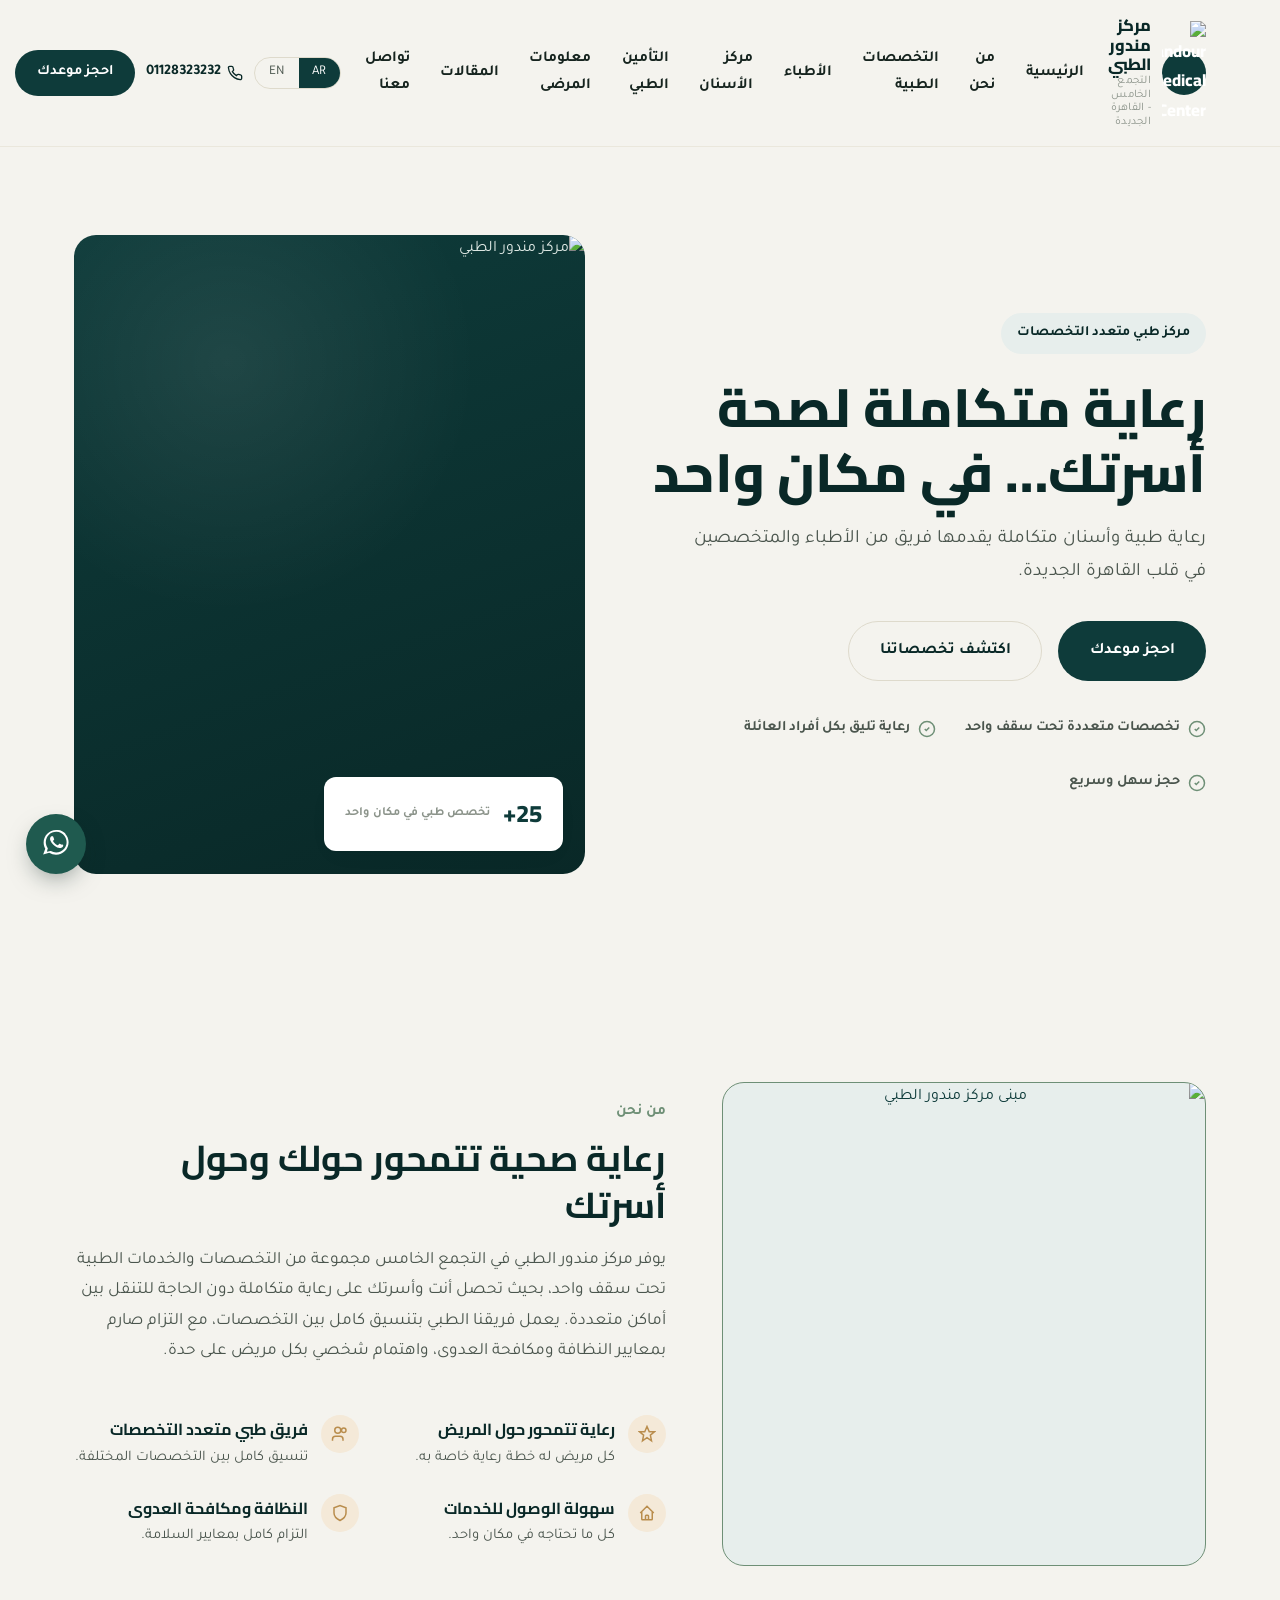
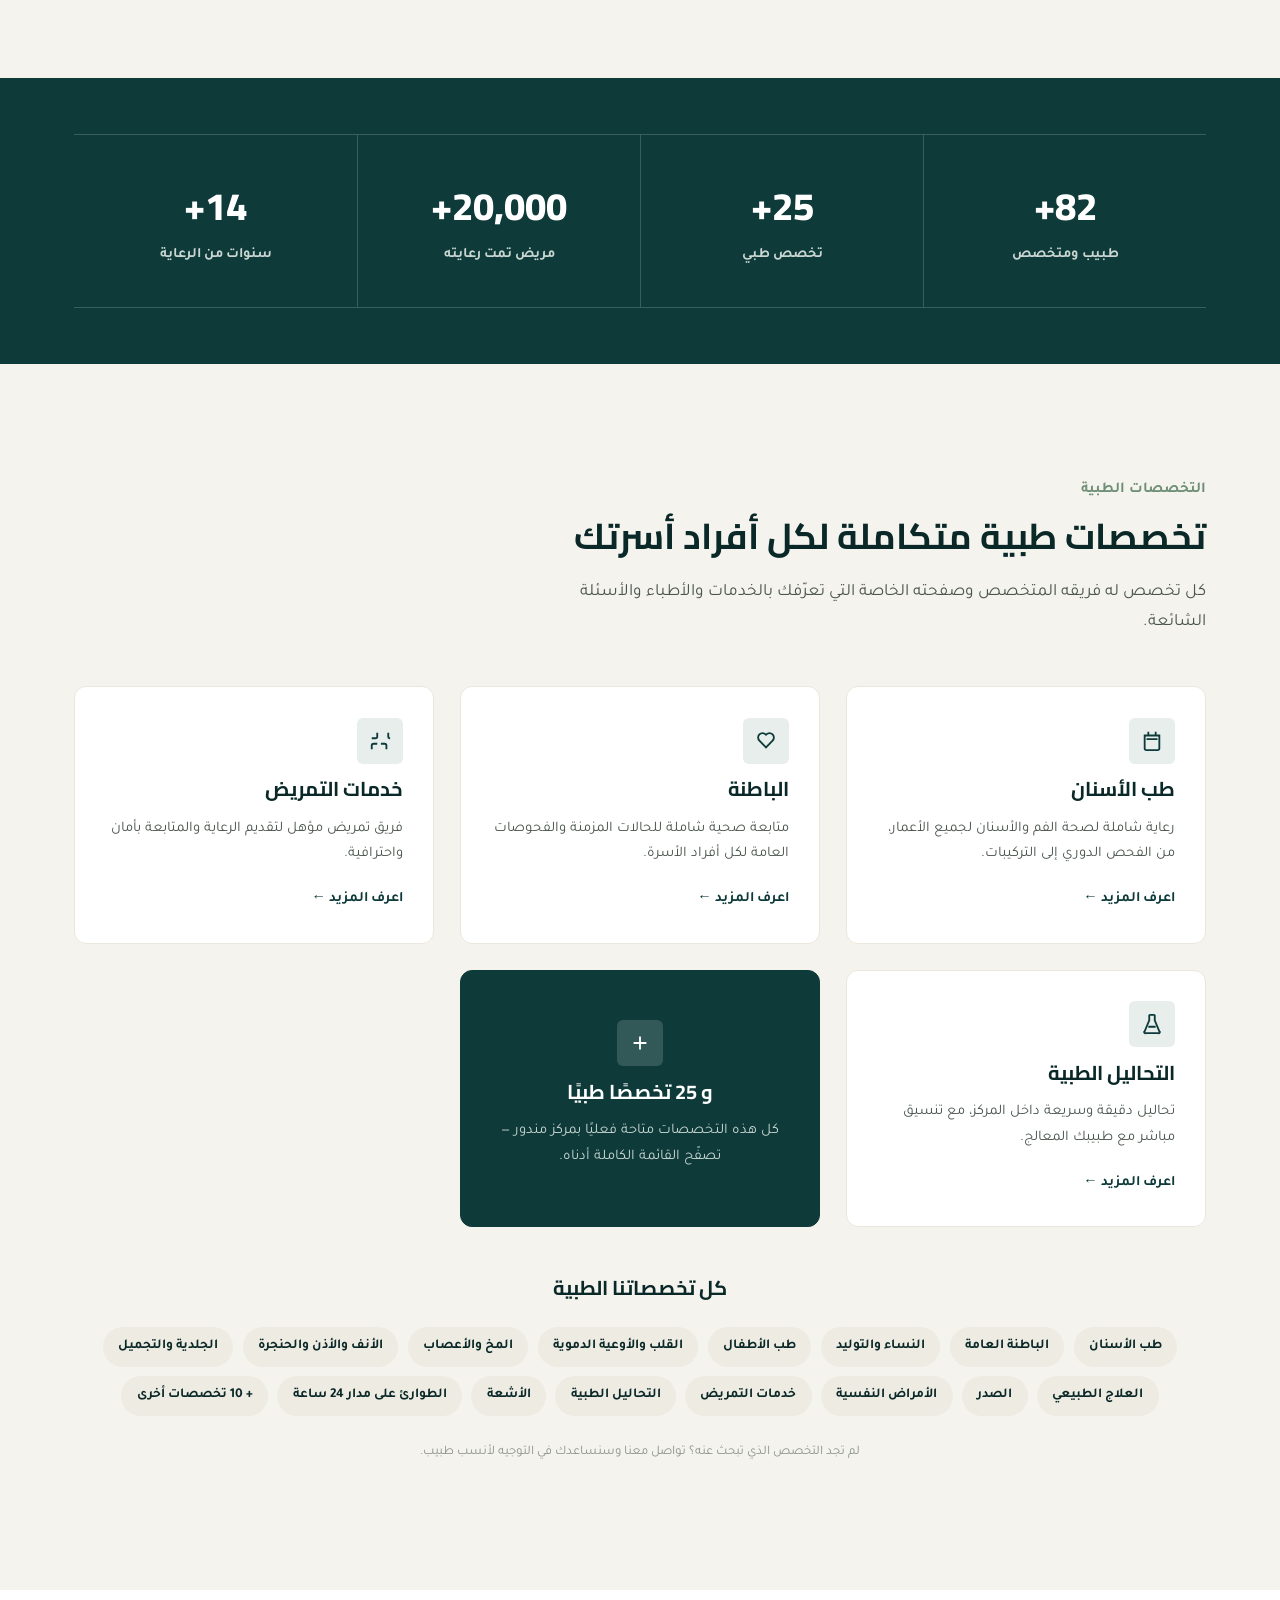
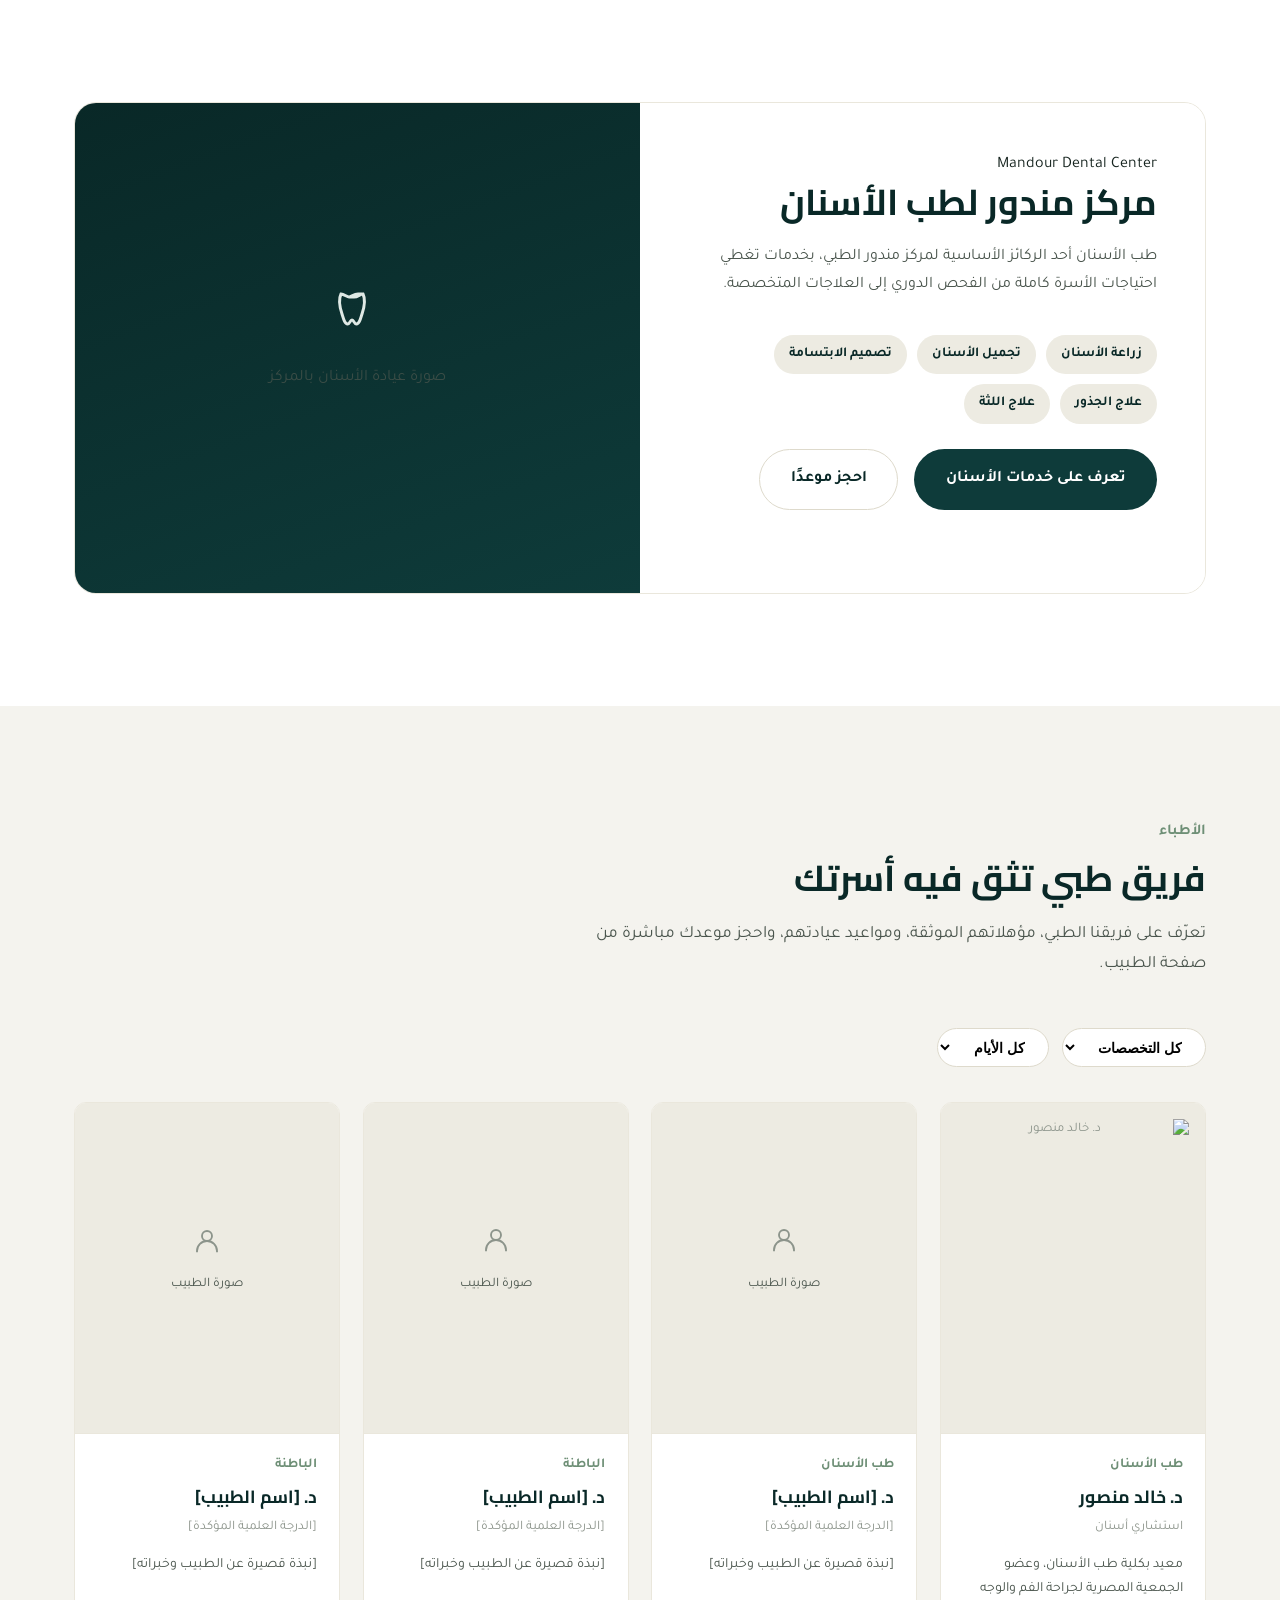
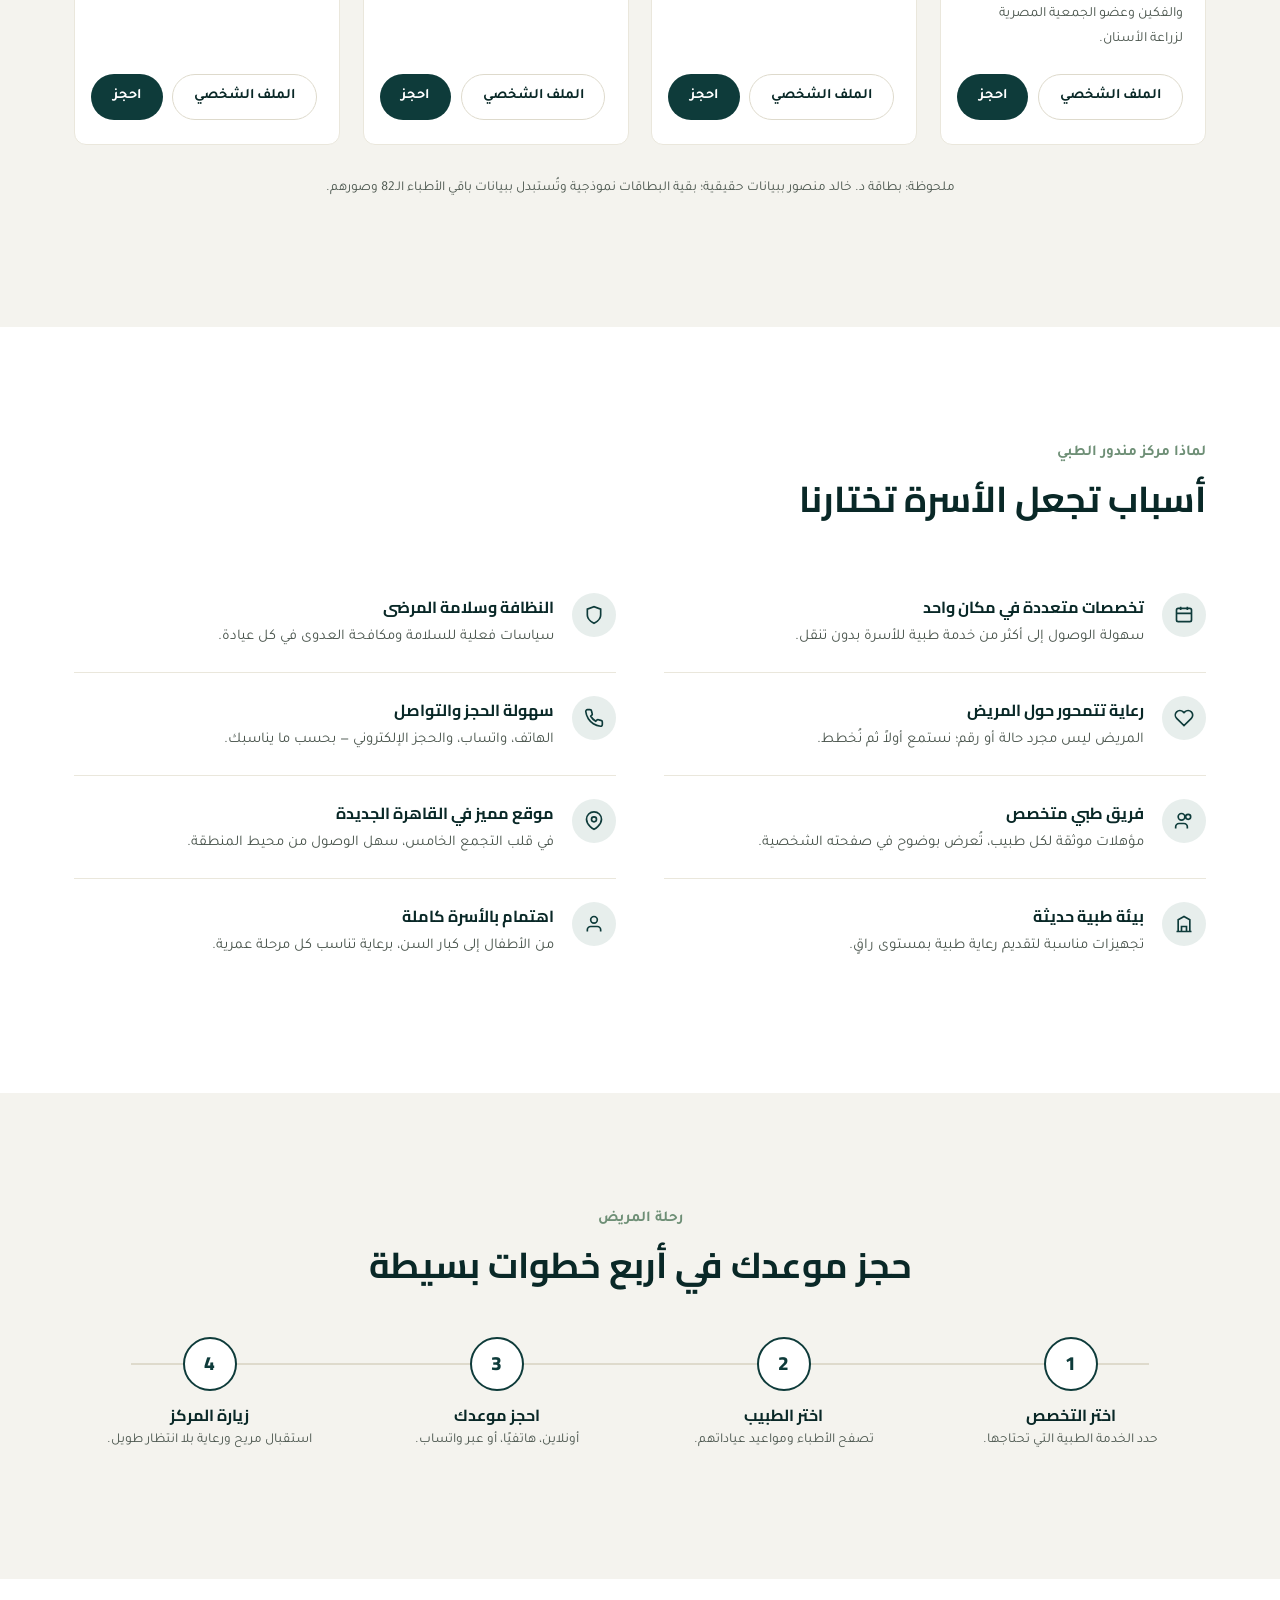
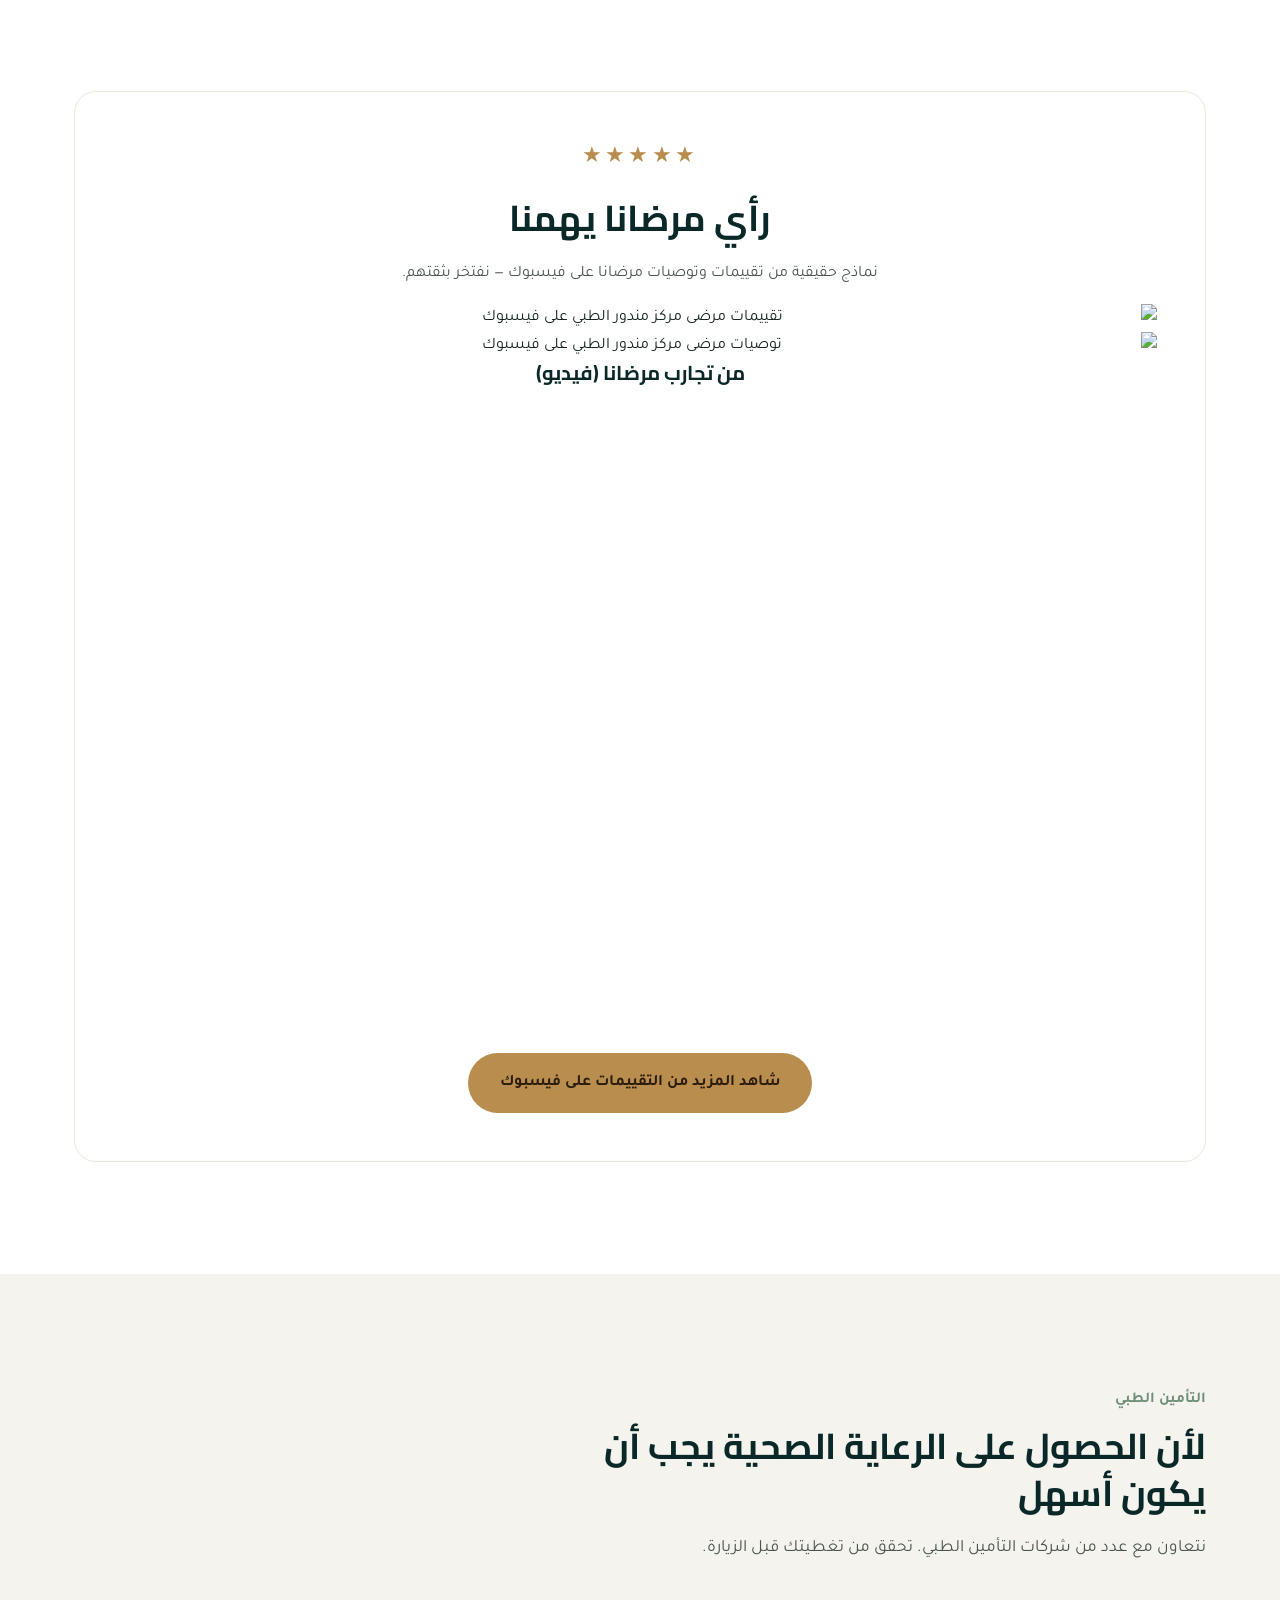
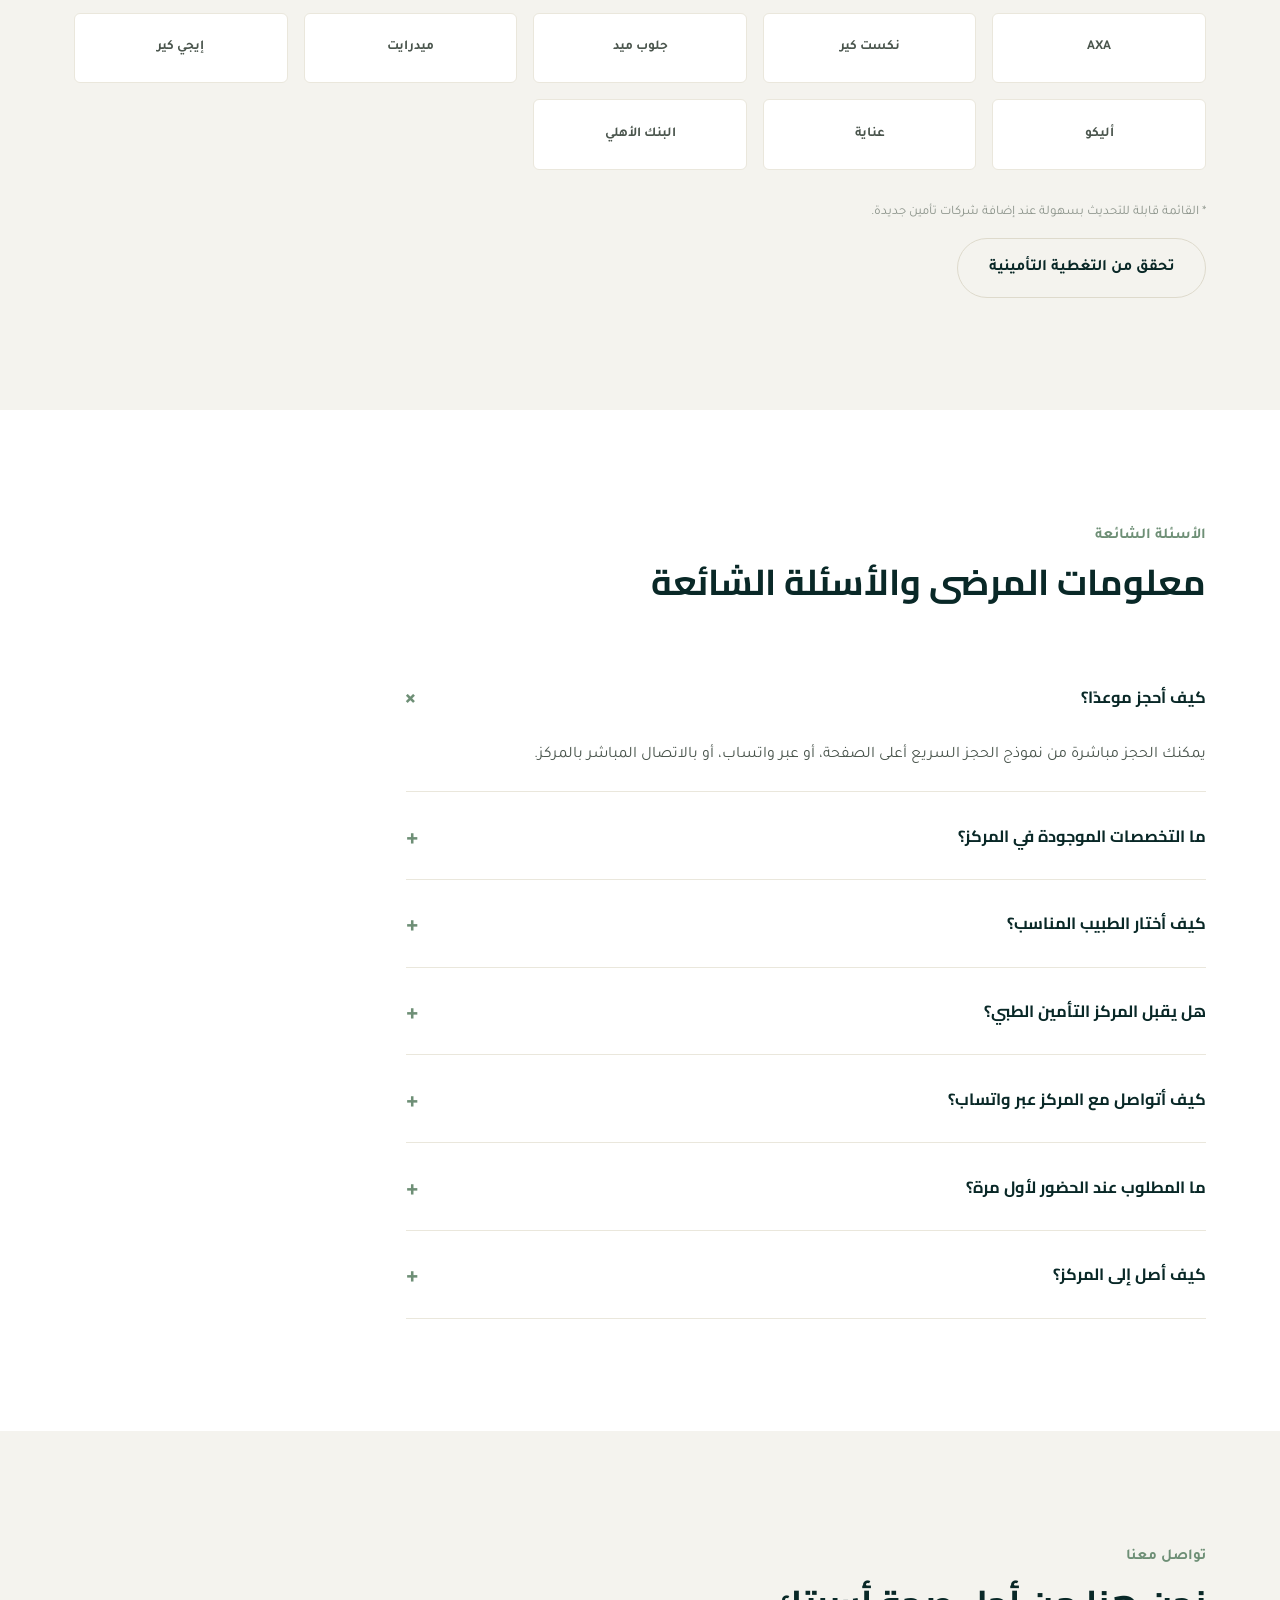
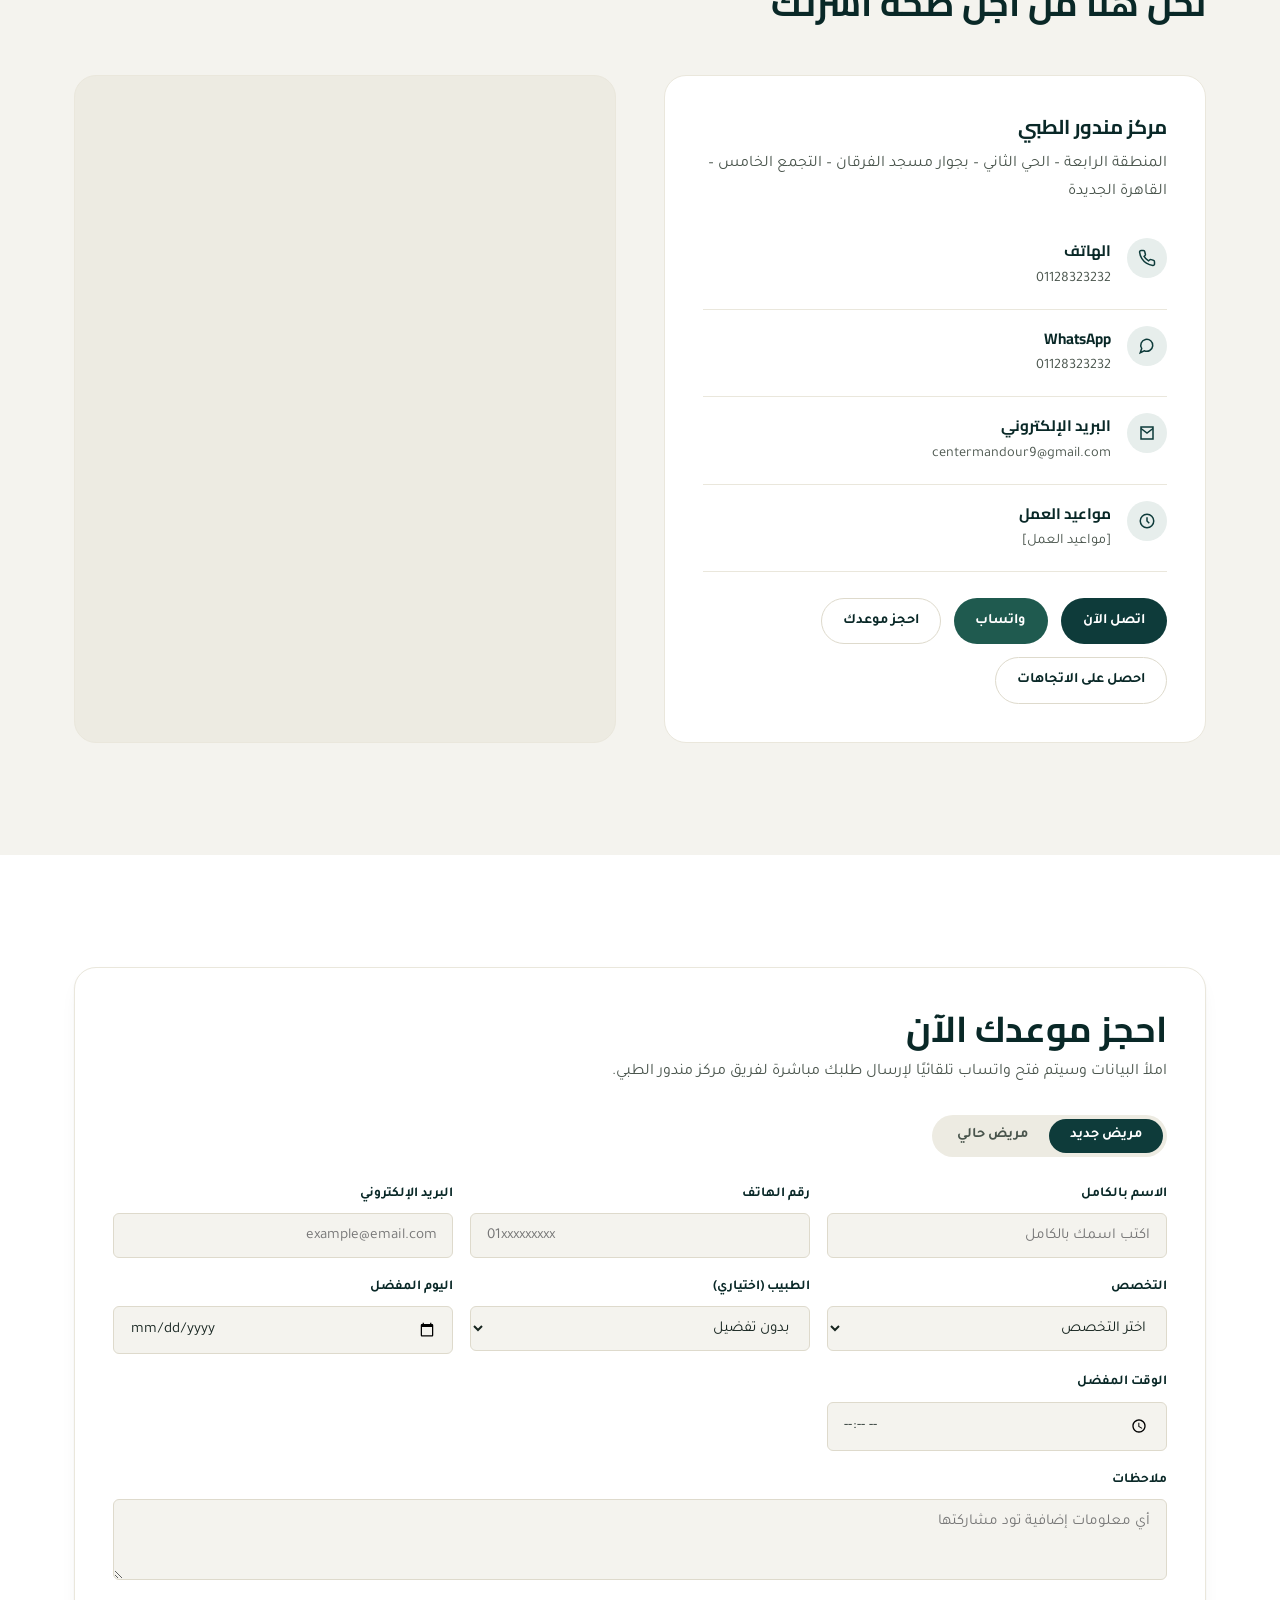
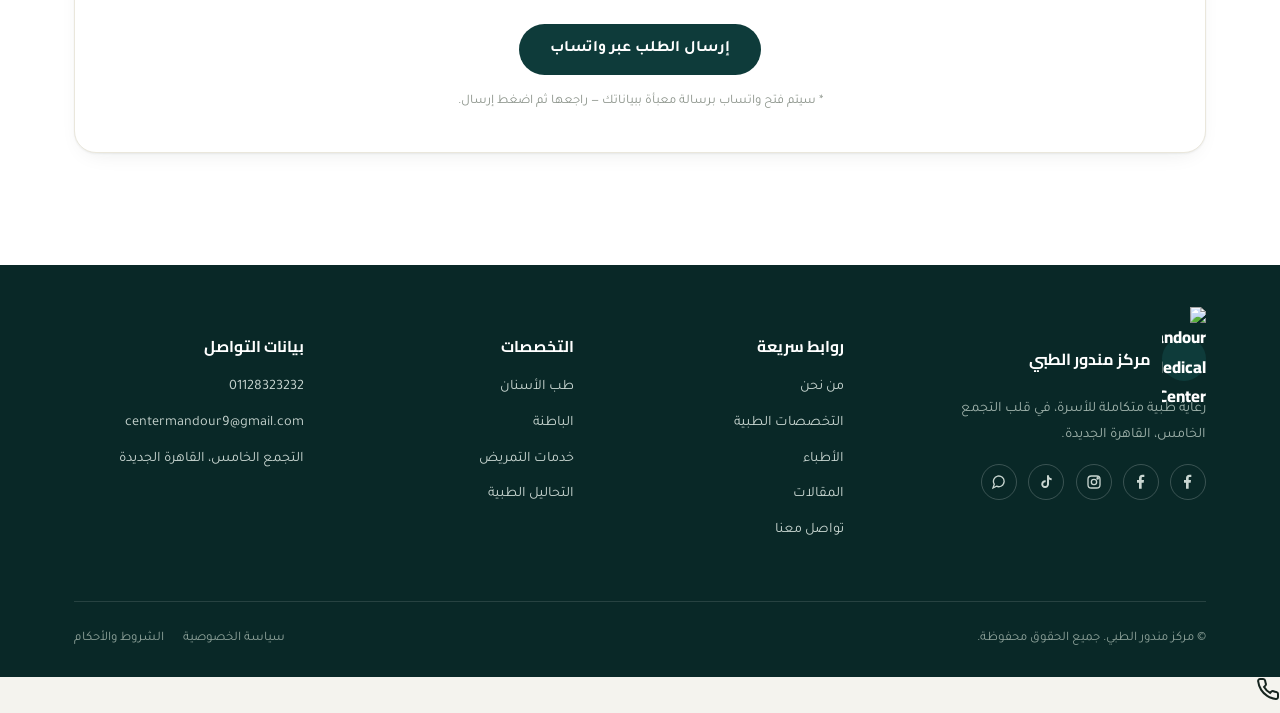
==== commit 37da729c: "Add files via upload" ====
--- a/index.html
+++ b/index.html
@@ -10,6 +10,8 @@
 <meta property="og:title" content="مركز مندور الطبي | رعاية طبية متكاملة للأسرة">
 <meta property="og:description" content="رعاية طبية وأسنان متكاملة يقدمها فريق من الأطباء والمتخصصين في قلب القاهرة الجديدة.">
 <meta property="og:locale" content="ar_EG">
+<meta property="og:image" content="assets/center-building.jpg">
+<link rel="icon" type="image/png" href="assets/logo-icon.png">
 <link rel="preconnect" href="https://fonts.googleapis.com">
 <link rel="preconnect" href="https://fonts.gstatic.com" crossorigin>
 <link href="https://fonts.googleapis.com/css2?family=Cairo:wght@600;700;800&family=Tajawal:wght@400;500;700&display=swap" rel="stylesheet">
@@ -36,7 +38,7 @@
 <header class="site-header">
   <div class="header-row container">
     <a href="index.html" class="brand">
-      <span class="brand-mark">MM</span>
+      <span class="brand-mark"><img src="assets/logo-icon.png" alt="Mandour Medical Center"></span>
       <span class="brand-name">
         <strong data-ar="مركز مندور الطبي" data-en="Mandour Medical Center">مركز مندور الطبي</strong>
         <span data-ar="التجمع الخامس - القاهرة الجديدة" data-en="Fifth Settlement - New Cairo">التجمع الخامس - القاهرة الجديدة</span>
@@ -60,10 +62,10 @@
         <button data-lang="ar" class="active">AR</button>
         <button data-lang="en">EN</button>
       </div>
-      <span class="phone-chip">
+      <a href="tel:+201128323232" class="phone-chip">
         <svg width="16" height="16" viewBox="0 0 24 24" fill="none" stroke="currentColor" stroke-width="2"><path d="M22 16.92v3a2 2 0 0 1-2.18 2 19.79 19.79 0 0 1-8.63-3.07 19.5 19.5 0 0 1-6-6 19.79 19.79 0 0 1-3.07-8.67A2 2 0 0 1 4.11 2h3a2 2 0 0 1 2 1.72c.127.96.361 1.903.7 2.81a2 2 0 0 1-.45 2.11L8.09 9.91a16 16 0 0 0 6 6l1.27-1.27a2 2 0 0 1 2.11-.45c.907.339 1.85.573 2.81.7A2 2 0 0 1 22 16.92z"/></svg>
-        <span data-ar="[رقم الهاتف]" data-en="[Phone Number]">[رقم الهاتف]</span>
-      </span>
+        <span data-ar="01128323232" data-en="01128323232">01128323232</span>
+      </a>
       <a href="#book" class="btn btn-primary btn-sm" data-ar="احجز موعدك" data-en="Book Appointment">احجز موعدك</a>
       <button class="hamburger" aria-label="menu"><span></span><span></span><span></span></button>
     </div>
@@ -78,7 +80,7 @@
     <a href="index.html#faq" data-ar="معلومات المرضى" data-en="Patient Info">معلومات المرضى</a>
     <a href="articles.html" data-ar="المقالات" data-en="Articles">المقالات</a>
     <a href="index.html#contact" data-ar="تواصل معنا" data-en="Contact">تواصل معنا</a>
-    <a href="https://wa.me/20000000000" data-ar="تواصل عبر واتساب" data-en="Chat on WhatsApp">تواصل عبر واتساب</a>
+    <a href="https://wa.me/201128323232" data-ar="تواصل عبر واتساب" data-en="Chat on WhatsApp">تواصل عبر واتساب</a>
   </div>
 </header>
 
@@ -109,88 +111,20 @@
       </div>
     </div>
     <div class="hero-visual">
-      <div class="ph-label">
-        <svg width="46" height="46" viewBox="0 0 24 24" fill="none" stroke="currentColor" stroke-width="1.5"><rect x="3" y="4" width="18" height="16" rx="2"/><path d="M8 2v4M16 2v4M3 10h18"/></svg>
-        <strong data-ar="صورة رئيسية لمركز مندور الطبي" data-en="Mandour Medical Center — main image">صورة رئيسية لمركز مندور الطبي</strong>
-        <span data-ar="سيتم استبدال هذا المكان بصورة حقيقية عالية الجودة للمركز أو الفريق الطبي" data-en="This placeholder will be replaced with a real, high-quality photo of the center or medical team">سيتم استبدال هذا المكان بصورة حقيقية عالية الجودة للمركز أو الفريق الطبي</span>
-      </div>
-      <div class="hero-badge-float">
-        <span class="num">[+XX]</span>
+      <img src="assets/center-building.jpg" alt="مركز مندور الطبي" style="width:100%; height:100%; object-fit:cover; position:absolute; inset:0;">
+      <div class="hero-badge-float" style="z-index:2;">
+        <span class="num">25+</span>
         <span class="label" data-ar="تخصص طبي في مكان واحد" data-en="Specialties under one roof">تخصص طبي في مكان واحد</span>
       </div>
     </div>
   </div>
 </section>
-
-<!-- ================= QUICK BOOKING ================= -->
-<div class="container" id="book">
-  <div class="booking-panel">
-    <h2 data-ar="احجز موعدك الآن" data-en="Book Your Appointment">احجز موعدك الآن</h2>
-    <p class="lead-small" data-ar="املأ البيانات وسيتواصل معك فريقنا لتأكيد الموعد." data-en="Fill in your details and our team will contact you to confirm your appointment.">املأ البيانات وسيتواصل معك فريقنا لتأكيد الموعد.</p>
-
-    <div class="patient-toggle">
-      <button type="button" class="active" data-ar="مريض جديد" data-en="New Patient">مريض جديد</button>
-      <button type="button" data-ar="مريض حالي" data-en="Existing Patient">مريض حالي</button>
-    </div>
-
-    <form id="bookingForm" class="form-grid">
-      <div class="form-field">
-        <label data-ar="الاسم بالكامل" data-en="Full Name">الاسم بالكامل</label>
-        <input type="text" required data-ar-ph="اكتب اسمك بالكامل" data-en-ph="Enter your full name" placeholder="اكتب اسمك بالكامل">
-      </div>
-      <div class="form-field">
-        <label data-ar="رقم الهاتف" data-en="Phone Number">رقم الهاتف</label>
-        <input type="tel" required data-ar-ph="01xxxxxxxxx" data-en-ph="01xxxxxxxxx" placeholder="01xxxxxxxxx">
-      </div>
-      <div class="form-field">
-        <label data-ar="البريد الإلكتروني" data-en="Email">البريد الإلكتروني</label>
-        <input type="email" data-ar-ph="example@email.com" data-en-ph="example@email.com" placeholder="example@email.com">
-      </div>
-      <div class="form-field">
-        <label data-ar="التخصص" data-en="Specialty">التخصص</label>
-        <select>
-          <option data-ar="اختر التخصص" data-en="Select specialty">اختر التخصص</option>
-          <option data-ar="طب الأسنان" data-en="Dentistry">طب الأسنان</option>
-          <option data-ar="الباطنة" data-en="Internal Medicine">الباطنة</option>
-          <option data-ar="خدمات التمريض" data-en="Nursing Services">خدمات التمريض</option>
-          <option data-ar="التحاليل الطبية" data-en="Medical Laboratory">التحاليل الطبية</option>
-        </select>
-      </div>
-      <div class="form-field">
-        <label data-ar="الطبيب (اختياري)" data-en="Doctor (optional)">الطبيب (اختياري)</label>
-        <select>
-          <option data-ar="بدون تفضيل" data-en="No preference">بدون تفضيل</option>
-        </select>
-      </div>
-      <div class="form-field">
-        <label data-ar="اليوم المفضل" data-en="Preferred Day">اليوم المفضل</label>
-        <input type="date">
-      </div>
-      <div class="form-field">
-        <label data-ar="الوقت المفضل" data-en="Preferred Time">الوقت المفضل</label>
-        <input type="time">
-      </div>
-      <div class="form-field full">
-        <label data-ar="ملاحظات" data-en="Notes">ملاحظات</label>
-        <textarea rows="3" data-ar-ph="أي معلومات إضافية تود مشاركتها" data-en-ph="Any additional information you'd like to share" placeholder="أي معلومات إضافية تود مشاركتها"></textarea>
-      </div>
-      <div class="form-actions form-field full">
-        <button type="submit" class="btn btn-primary" data-ar="طلب حجز موعد" data-en="Request Appointment">طلب حجز موعد</button>
-        <span class="form-note" data-ar="* هذا النموذج جاهز للربط لاحقًا مع واتساب، البريد الإلكتروني، Google Sheets، أو نظام إدارة المركز." data-en="* This form is ready to connect later to WhatsApp, email, Google Sheets, or your clinic management system.">* هذا النموذج جاهز للربط لاحقًا مع واتساب، البريد الإلكتروني، Google Sheets، أو نظام إدارة المركز.</span>
-      </div>
-    </form>
-    <div class="confirm-msg" id="bookingConfirm" data-ar="تم استلام طلبك بنجاح، سيتواصل معك فريق مركز مندور الطبي قريبًا لتأكيد الموعد." data-en="Your request has been received. Our team will contact you shortly to confirm your appointment.">تم استلام طلبك بنجاح، سيتواصل معك فريق مركز مندور الطبي قريبًا لتأكيد الموعد.</div>
-  </div>
-</div>
 
 <!-- ================= ABOUT ================= -->
 <section id="about">
   <div class="container about-grid">
-    <div class="about-visual">
-      <div>
-        <svg width="42" height="42" viewBox="0 0 24 24" fill="none" stroke="currentColor" stroke-width="1.5"><path d="M17 21v-2a4 4 0 0 0-4-4H9a4 4 0 0 0-4 4v2M12 11a4 4 0 1 0 0-8 4 4 0 0 0 0 8z"/></svg>
-        <p style="margin-top:1rem" data-ar="صورة للفريق الطبي بمركز مندور" data-en="Photo of the Mandour medical team">صورة للفريق الطبي بمركز مندور</p>
-      </div>
+    <div class="about-visual" style="padding:0; overflow:hidden; border-style:solid;">
+      <img src="assets/center-building.jpg" alt="مبنى مركز مندور الطبي" style="width:100%; height:100%; object-fit:cover;">
     </div>
     <div>
       <div class="section-head">
@@ -224,10 +158,10 @@
 <section class="bg-teal section-tight">
   <div class="container">
     <div class="stats-bar">
-      <div class="stat"><span class="num">[XX+]</span><span class="lbl" data-ar="طبيب ومتخصص" data-en="Doctors &amp; Specialists">طبيب ومتخصص</span></div>
-      <div class="stat"><span class="num">[XX+]</span><span class="lbl" data-ar="تخصص طبي" data-en="Medical Specialties">تخصص طبي</span></div>
-      <div class="stat"><span class="num">[XX+]</span><span class="lbl" data-ar="مريض تمت رعايته" data-en="Patients Cared For">مريض تمت رعايته</span></div>
-      <div class="stat"><span class="num">[XX+]</span><span class="lbl" data-ar="سنوات من الرعاية" data-en="Years of Care">سنوات من الرعاية</span></div>
+      <div class="stat"><span class="num">82+</span><span class="lbl" data-ar="طبيب ومتخصص" data-en="Doctors &amp; Specialists">طبيب ومتخصص</span></div>
+      <div class="stat"><span class="num">25+</span><span class="lbl" data-ar="تخصص طبي" data-en="Medical Specialties">تخصص طبي</span></div>
+      <div class="stat"><span class="num">20,000+</span><span class="lbl" data-ar="مريض تمت رعايته" data-en="Patients Cared For">مريض تمت رعايته</span></div>
+      <div class="stat"><span class="num">14+</span><span class="lbl" data-ar="سنوات من الرعاية" data-en="Years of Care">سنوات من الرعاية</span></div>
     </div>
   </div>
 </section>
@@ -265,11 +199,34 @@
         <p data-ar="تحاليل دقيقة وسريعة داخل المركز، مع تنسيق مباشر مع طبيبك المعالج." data-en="Accurate, fast in-house lab testing, coordinated directly with your treating doctor.">تحاليل دقيقة وسريعة داخل المركز، مع تنسيق مباشر مع طبيبك المعالج.</p>
         <a href="specialty-template.html" class="more" data-ar="اعرف المزيد ←" data-en="Learn more →">اعرف المزيد ←</a>
       </div>
-      <div class="spec-card" style="border-style:dashed; justify-content:center; align-items:center; text-align:center; color:var(--ink-faint);">
-        <span class="ico" style="background:var(--gold-tint); color:var(--gold);"><svg width="22" height="22" viewBox="0 0 24 24" fill="none" stroke="currentColor" stroke-width="2"><path d="M12 5v14M5 12h14"/></svg></span>
-        <h3 data-ar="تخصصات إضافية" data-en="Additional specialties">تخصصات إضافية</h3>
-        <p data-ar="هذا المكان مُجهّز لإضافة أي تخصص طبي آخر يُؤكَّد وجوده فعليًا بالمركز." data-en="This slot is ready for any additional specialty confirmed to be offered at the center.">هذا المكان مُجهّز لإضافة أي تخصص طبي آخر يُؤكَّد وجوده فعليًا بالمركز.</p>
-      </div>
+      <div class="spec-card" style="background:var(--teal); border-color:var(--teal); justify-content:center; align-items:center; text-align:center;">
+        <span class="ico" style="background:rgba(255,255,255,.15); color:#fff;"><svg width="22" height="22" viewBox="0 0 24 24" fill="none" stroke="currentColor" stroke-width="2"><path d="M12 5v14M5 12h14"/></svg></span>
+        <h3 style="color:#fff;" data-ar="و 25 تخصصًا طبيًا" data-en="And 25 medical specialties">و 25 تخصصًا طبيًا</h3>
+        <p style="color:#C9D6D1;" data-ar="كل هذه التخصصات متاحة فعليًا بمركز مندور — تصفّح القائمة الكاملة أدناه." data-en="All of these specialties are actually available at Mandour Medical Center — browse the full list below.">كل هذه التخصصات متاحة فعليًا بمركز مندور — تصفّح القائمة الكاملة أدناه.</p>
+      </div>
+    </div>
+
+    <div style="margin-top:3rem;">
+      <h3 style="text-align:center; margin-bottom:1.6rem;" data-ar="كل تخصصاتنا الطبية" data-en="All Our Medical Specialties">كل تخصصاتنا الطبية</h3>
+      <div class="tag-list" style="justify-content:center;">
+        <span data-ar="طب الأسنان" data-en="Dentistry">طب الأسنان</span>
+        <span data-ar="الباطنة العامة" data-en="Internal Medicine">الباطنة العامة</span>
+        <span data-ar="النساء والتوليد" data-en="Obstetrics &amp; Gynecology">النساء والتوليد</span>
+        <span data-ar="طب الأطفال" data-en="Pediatrics">طب الأطفال</span>
+        <span data-ar="القلب والأوعية الدموية" data-en="Cardiology">القلب والأوعية الدموية</span>
+        <span data-ar="المخ والأعصاب" data-en="Neurology">المخ والأعصاب</span>
+        <span data-ar="الأنف والأذن والحنجرة" data-en="ENT">الأنف والأذن والحنجرة</span>
+        <span data-ar="الجلدية والتجميل" data-en="Dermatology &amp; Cosmetics">الجلدية والتجميل</span>
+        <span data-ar="العلاج الطبيعي" data-en="Physiotherapy">العلاج الطبيعي</span>
+        <span data-ar="الصدر" data-en="Chest &amp; Pulmonology">الصدر</span>
+        <span data-ar="الأمراض النفسية" data-en="Psychiatry">الأمراض النفسية</span>
+        <span data-ar="خدمات التمريض" data-en="Nursing Services">خدمات التمريض</span>
+        <span data-ar="التحاليل الطبية" data-en="Medical Laboratory">التحاليل الطبية</span>
+        <span data-ar="الأشعة" data-en="Radiology">الأشعة</span>
+        <span data-ar="الطوارئ على مدار 24 ساعة" data-en="24-Hour Emergency">الطوارئ على مدار 24 ساعة</span>
+        <span data-ar="+ 10 تخصصات أخرى" data-en="+10 more specialties">+ 10 تخصصات أخرى</span>
+      </div>
+      <p style="text-align:center; font-size:.82rem; color:var(--ink-faint); margin-top:1.4rem;" data-ar="لم تجد التخصص الذي تبحث عنه؟ تواصل معنا وسنساعدك في التوجيه لأنسب طبيب." data-en="Can't find the specialty you're looking for? Contact us and we'll help direct you to the right doctor.">لم تجد التخصص الذي تبحث عنه؟ تواصل معنا وسنساعدك في التوجيه لأنسب طبيب.</p>
     </div>
   </div>
 </section>
@@ -328,7 +285,22 @@
     </div>
 
     <div class="grid-4">
-      <div class="doctor-card" data-spec="dental" data-days="sat,mon">
+      <div class="doctor-card" data-spec="dental">
+        <div class="doctor-photo">
+          <img src="assets/dr-khaled-mansour.jpg" alt="د. خالد منصور" style="width:100%; height:100%; object-fit:cover;">
+        </div>
+        <div class="doctor-info">
+          <span class="spec" data-ar="طب الأسنان" data-en="Dentistry">طب الأسنان</span>
+          <h3 data-ar="د. خالد منصور" data-en="Dr. Khaled Mansour">د. خالد منصور</h3>
+          <span class="deg" data-ar="استشاري أسنان" data-en="Dental Consultant">استشاري أسنان</span>
+          <p data-ar="معيد بكلية طب الأسنان، وعضو الجمعية المصرية لجراحة الفم والوجه والفكين وعضو الجمعية المصرية لزراعة الأسنان." data-en="Teaching assistant at the Faculty of Dentistry; member of the Egyptian Association of Oral and Maxillofacial Surgery and the Egyptian Society for Dental Implants.">معيد بكلية طب الأسنان، وعضو الجمعية المصرية لجراحة الفم والوجه والفكين وعضو الجمعية المصرية لزراعة الأسنان.</p>
+          <div class="doctor-actions">
+            <a href="dr-khaled-mansour.html" class="btn btn-outline btn-sm" data-ar="الملف الشخصي" data-en="Profile">الملف الشخصي</a>
+            <a href="#book" class="btn btn-primary btn-sm" data-ar="احجز" data-en="Book">احجز</a>
+          </div>
+        </div>
+      </div>
+      <div class="doctor-card" data-spec="dental" data-days="sun,mon">
         <div class="doctor-photo">
           <div><svg width="30" height="30" viewBox="0 0 24 24" fill="none" stroke="currentColor" stroke-width="1.5"><circle cx="12" cy="8" r="4"/><path d="M4 21v-1a8 8 0 0 1 16 0v1"/></svg>
           <p style="margin-top:.5rem" data-ar="صورة الطبيب" data-en="Doctor photo">صورة الطبيب</p></div>
@@ -344,22 +316,6 @@
           </div>
         </div>
       </div>
-      <div class="doctor-card" data-spec="dental" data-days="sun,mon">
-        <div class="doctor-photo">
-          <div><svg width="30" height="30" viewBox="0 0 24 24" fill="none" stroke="currentColor" stroke-width="1.5"><circle cx="12" cy="8" r="4"/><path d="M4 21v-1a8 8 0 0 1 16 0v1"/></svg>
-          <p style="margin-top:.5rem" data-ar="صورة الطبيب" data-en="Doctor photo">صورة الطبيب</p></div>
-        </div>
-        <div class="doctor-info">
-          <span class="spec" data-ar="طب الأسنان" data-en="Dentistry">طب الأسنان</span>
-          <h3 data-ar="د. [اسم الطبيب]" data-en="Dr. [Doctor Name]">د. [اسم الطبيب]</h3>
-          <span class="deg" data-ar="[الدرجة العلمية المؤكدة]" data-en="[Verified qualification]">[الدرجة العلمية المؤكدة]</span>
-          <p data-ar="[نبذة قصيرة عن الطبيب وخبراته]" data-en="[Short bio about the doctor and their experience]">[نبذة قصيرة عن الطبيب وخبراته]</p>
-          <div class="doctor-actions">
-            <a href="doctor-template.html" class="btn btn-outline btn-sm" data-ar="الملف الشخصي" data-en="Profile">الملف الشخصي</a>
-            <a href="#book" class="btn btn-primary btn-sm" data-ar="احجز" data-en="Book">احجز</a>
-          </div>
-        </div>
-      </div>
       <div class="doctor-card" data-spec="internal" data-days="sat,sun">
         <div class="doctor-photo">
           <div><svg width="30" height="30" viewBox="0 0 24 24" fill="none" stroke="currentColor" stroke-width="1.5"><circle cx="12" cy="8" r="4"/><path d="M4 21v-1a8 8 0 0 1 16 0v1"/></svg>
@@ -393,7 +349,7 @@
         </div>
       </div>
     </div>
-    <p style="text-align:center; margin-top:2rem; font-size:.85rem;" data-ar="ملحوظة: هذه بطاقات نموذجية — يتم استبدالها ببيانات الأطباء الحقيقية وصورهم من لوحة الإدارة." data-en="Note: these are sample cards — replace with real doctors' data and photos from the admin panel.">ملحوظة: هذه بطاقات نموذجية — يتم استبدالها ببيانات الأطباء الحقيقية وصورهم من لوحة الإدارة.</p>
+    <p style="text-align:center; margin-top:2rem; font-size:.85rem;" data-ar="ملحوظة: بطاقة د. خالد منصور ببيانات حقيقية؛ بقية البطاقات نموذجية وتُستبدل ببيانات باقي الأطباء الـ82 وصورهم." data-en="Note: Dr. Khaled Mansour's card uses real data; the remaining cards are samples to be replaced with the other 82 doctors' real data and photos.">ملحوظة: بطاقة د. خالد منصور ببيانات حقيقية؛ بقية البطاقات نموذجية وتُستبدل ببيانات باقي الأطباء الـ82 وصورهم.</p>
   </div>
 </section>
 
@@ -467,8 +423,30 @@
     <div class="testimonial-cta">
       <div class="stars">★★★★★</div>
       <h2 data-ar="رأي مرضانا يهمنا" data-en="Our patients' feedback matters">رأي مرضانا يهمنا</h2>
-      <p style="max-width:520px; margin-inline:auto;" data-ar="نفضّل أن تقرأ تقييمات حقيقية من مرضانا على Google بدلاً من نصوص غير موثقة هنا." data-en="We'd rather you read real reviews from our patients on Google than unverified text on this page.">نفضّل أن تقرأ تقييمات حقيقية من مرضانا على Google بدلاً من نصوص غير موثقة هنا.</p>
-      <a href="#" class="btn btn-gold" data-ar="شاهد تقييمات مرضانا على Google" data-en="See our reviews on Google">شاهد تقييمات مرضانا على Google</a>
+      <p style="max-width:560px; margin-inline:auto;" data-ar="نماذج حقيقية من تقييمات وتوصيات مرضانا على فيسبوك — نفتخر بثقتهم." data-en="Real examples of our patients' reviews and recommendations on Facebook — we're proud of their trust.">نماذج حقيقية من تقييمات وتوصيات مرضانا على فيسبوك — نفتخر بثقتهم.</p>
+
+      <div class="testimonial-shots">
+        <a href="assets/reviews-1.jpg" target="_blank" rel="noopener"><img src="assets/reviews-1.jpg" alt="تقييمات مرضى مركز مندور الطبي على فيسبوك"></a>
+        <a href="assets/reviews-2.jpg" target="_blank" rel="noopener"><img src="assets/reviews-2.jpg" alt="توصيات مرضى مركز مندور الطبي على فيسبوك"></a>
+      </div>
+
+      <h3 style="margin-bottom:1.2rem;" data-ar="من تجارب مرضانا (فيديو)" data-en="From our patients (video)">من تجارب مرضانا (فيديو)</h3>
+      <div class="video-grid">
+        <div class="video-embed">
+          <iframe src="https://www.facebook.com/plugins/video.php?href=https%3A%2F%2Fwww.facebook.com%2Freel%2F1379629420305853&show_text=false" title="Mandour Medical Center patient video 1" scrolling="no" frameborder="0" allowfullscreen="true" allow="autoplay; clipboard-write; encrypted-media; picture-in-picture; web-share"></iframe>
+        </div>
+        <div class="video-embed">
+          <iframe src="https://www.facebook.com/plugins/video.php?href=https%3A%2F%2Fwww.facebook.com%2Freel%2F3841166469351018&show_text=false" title="Mandour Medical Center patient video 2" scrolling="no" frameborder="0" allowfullscreen="true" allow="autoplay; clipboard-write; encrypted-media; picture-in-picture; web-share"></iframe>
+        </div>
+        <div class="video-embed">
+          <iframe src="https://www.facebook.com/plugins/video.php?href=https%3A%2F%2Fwww.facebook.com%2Freel%2F789451990869396&show_text=false" title="Mandour Medical Center patient video 3" scrolling="no" frameborder="0" allowfullscreen="true" allow="autoplay; clipboard-write; encrypted-media; picture-in-picture; web-share"></iframe>
+        </div>
+        <div class="video-embed">
+          <iframe src="https://www.facebook.com/plugins/video.php?href=https%3A%2F%2Fwww.facebook.com%2Freel%2F1682035186085645&show_text=false" title="Mandour Medical Center patient video 4" scrolling="no" frameborder="0" allowfullscreen="true" allow="autoplay; clipboard-write; encrypted-media; picture-in-picture; web-share"></iframe>
+        </div>
+      </div>
+
+      <a href="https://www.facebook.com/Mandour.medical.center.eg.ph/reviews" target="_blank" rel="noopener" class="btn btn-gold" data-ar="شاهد المزيد من التقييمات على فيسبوك" data-en="See more reviews on Facebook">شاهد المزيد من التقييمات على فيسبوك</a>
     </div>
   </div>
 </section>
@@ -482,13 +460,16 @@
       <p data-ar="نتعاون مع عدد من شركات التأمين الطبي. تحقق من تغطيتك قبل الزيارة." data-en="We work with a number of medical insurance providers. Check your coverage before your visit.">نتعاون مع عدد من شركات التأمين الطبي. تحقق من تغطيتك قبل الزيارة.</p>
     </div>
     <div class="insurance-grid">
-      <div class="insurance-chip" data-ar="[شركة تأمين 1]" data-en="[Insurance Provider 1]">[شركة تأمين 1]</div>
-      <div class="insurance-chip" data-ar="[شركة تأمين 2]" data-en="[Insurance Provider 2]">[شركة تأمين 2]</div>
-      <div class="insurance-chip" data-ar="[شركة تأمين 3]" data-en="[Insurance Provider 3]">[شركة تأمين 3]</div>
-      <div class="insurance-chip" data-ar="[شركة تأمين 4]" data-en="[Insurance Provider 4]">[شركة تأمين 4]</div>
-      <div class="insurance-chip" data-ar="[شركة تأمين 5]" data-en="[Insurance Provider 5]">[شركة تأمين 5]</div>
-    </div>
-    <p style="font-size:.82rem; color:var(--ink-faint);" data-ar="* تُدار قائمة شركات التأمين من لوحة الإدارة — أضف أو احذف بسهولة." data-en="* The insurance-provider list is managed from the admin panel — add or remove easily.">* تُدار قائمة شركات التأمين من لوحة الإدارة — أضف أو احذف بسهولة.</p>
+      <div class="insurance-chip">AXA</div>
+      <div class="insurance-chip" data-ar="نكست كير" data-en="Next Care">نكست كير</div>
+      <div class="insurance-chip" data-ar="جلوب ميد" data-en="GlobeMed">جلوب ميد</div>
+      <div class="insurance-chip" data-ar="ميدرايت" data-en="MedRight">ميدرايت</div>
+      <div class="insurance-chip" data-ar="إيجي كير" data-en="Egy Care">إيجي كير</div>
+      <div class="insurance-chip" data-ar="أليكو" data-en="ALICO">أليكو</div>
+      <div class="insurance-chip" data-ar="عناية" data-en="Ayadi/Enaya">عناية</div>
+      <div class="insurance-chip" data-ar="البنك الأهلي" data-en="National Bank of Egypt">البنك الأهلي</div>
+    </div>
+    <p style="font-size:.82rem; color:var(--ink-faint);" data-ar="* القائمة قابلة للتحديث بسهولة عند إضافة شركات تأمين جديدة." data-en="* This list is easy to update whenever a new insurance provider is added.">* القائمة قابلة للتحديث بسهولة عند إضافة شركات تأمين جديدة.</p>
     <a href="#" class="btn btn-outline" data-ar="تحقق من التغطية التأمينية" data-en="Check Your Coverage">تحقق من التغطية التأمينية</a>
   </div>
 </section>
@@ -543,36 +524,98 @@
     <div class="contact-grid">
       <div class="contact-card">
         <h3 data-ar="مركز مندور الطبي" data-en="Mandour Medical Center">مركز مندور الطبي</h3>
-        <p data-ar="التجمع الخامس – القاهرة الجديدة – مصر" data-en="Fifth Settlement – New Cairo – Egypt">التجمع الخامس – القاهرة الجديدة – مصر</p>
+        <p data-ar="المنطقة الرابعة – الحي الثاني – بجوار مسجد الفرقان – التجمع الخامس – القاهرة الجديدة" data-en="4th District – 2nd Neighborhood – next to Al-Furqan Mosque – Fifth Settlement – New Cairo">المنطقة الرابعة – الحي الثاني – بجوار مسجد الفرقان – التجمع الخامس – القاهرة الجديدة</p>
         <div class="contact-row">
           <span class="ico"><svg width="18" height="18" viewBox="0 0 24 24" fill="none" stroke="currentColor" stroke-width="2"><path d="M22 16.92v3a2 2 0 0 1-2.18 2 19.79 19.79 0 0 1-8.63-3.07 19.5 19.5 0 0 1-6-6 19.79 19.79 0 0 1-3.07-8.67A2 2 0 0 1 4.11 2h3a2 2 0 0 1 2 1.72c.127.96.361 1.903.7 2.81a2 2 0 0 1-.45 2.11L8.09 9.91a16 16 0 0 0 6 6l1.27-1.27a2 2 0 0 1 2.11-.45c.907.339 1.85.573 2.81.7A2 2 0 0 1 22 16.92z"/></svg></span>
-          <div><strong data-ar="الهاتف" data-en="Phone">الهاتف</strong><span data-ar="[رقم الهاتف]" data-en="[Phone Number]">[رقم الهاتف]</span></div>
+          <div><strong data-ar="الهاتف" data-en="Phone">الهاتف</strong><span data-ar="01128323232" data-en="01128323232">01128323232</span></div>
         </div>
         <div class="contact-row">
           <span class="ico"><svg width="18" height="18" viewBox="0 0 24 24" fill="none" stroke="currentColor" stroke-width="2"><path d="M3 21l1.9-5.7a8 8 0 1 1 3.4 3L3 21z"/></svg></span>
-          <div><strong>WhatsApp</strong><span data-ar="[رقم واتساب]" data-en="[WhatsApp Number]">[رقم واتساب]</span></div>
+          <div><strong>WhatsApp</strong><span>01128323232</span></div>
         </div>
         <div class="contact-row">
           <span class="ico"><svg width="18" height="18" viewBox="0 0 24 24" fill="none" stroke="currentColor" stroke-width="2"><path d="M4 4h16v16H4z" fill="none"/><path d="M4 6l8 6 8-6"/></svg></span>
-          <div><strong data-ar="البريد الإلكتروني" data-en="Email">البريد الإلكتروني</strong><span data-ar="[البريد الإلكتروني]" data-en="[Email Address]">[البريد الإلكتروني]</span></div>
+          <div><strong data-ar="البريد الإلكتروني" data-en="Email">البريد الإلكتروني</strong><span data-ar="centermandour9@gmail.com" data-en="centermandour9@gmail.com">centermandour9@gmail.com</span></div>
         </div>
         <div class="contact-row">
           <span class="ico"><svg width="18" height="18" viewBox="0 0 24 24" fill="none" stroke="currentColor" stroke-width="2"><circle cx="12" cy="12" r="9"/><path d="M12 7v5l3 3"/></svg></span>
           <div><strong data-ar="مواعيد العمل" data-en="Working Hours">مواعيد العمل</strong><span data-ar="[مواعيد العمل]" data-en="[Working Hours]">[مواعيد العمل]</span></div>
         </div>
         <div class="contact-ctas">
-          <a href="tel:+20" class="btn btn-primary btn-sm" data-ar="اتصل الآن" data-en="Call Now">اتصل الآن</a>
-          <a href="https://wa.me/20000000000" class="btn btn-wa btn-sm" data-ar="واتساب" data-en="WhatsApp">واتساب</a>
+          <a href="tel:+201128323232" class="btn btn-primary btn-sm" data-ar="اتصل الآن" data-en="Call Now">اتصل الآن</a>
+          <a href="https://wa.me/201128323232" class="btn btn-wa btn-sm" data-ar="واتساب" data-en="WhatsApp">واتساب</a>
           <a href="#book" class="btn btn-outline btn-sm" data-ar="احجز موعدك" data-en="Book Appointment">احجز موعدك</a>
-          <a href="#" class="btn btn-outline btn-sm" data-ar="احصل على الاتجاهات" data-en="Get Directions">احصل على الاتجاهات</a>
-        </div>
-      </div>
-      <div class="map-frame">
-        <div>
-          <svg width="34" height="34" viewBox="0 0 24 24" fill="none" stroke="currentColor" stroke-width="1.5"><path d="M21 10c0 7-9 12-9 12s-9-5-9-12a9 9 0 0 1 18 0z"/><circle cx="12" cy="10" r="3"/></svg>
-          <p style="margin-top:1rem" data-ar="سيتم تضمين خريطة Google Maps الفعلية لموقع المركز هنا" data-en="The real Google Maps embed for the center's location will go here">سيتم تضمين خريطة Google Maps الفعلية لموقع المركز هنا</p>
-        </div>
-      </div>
+          <a href="https://www.google.com/maps/place/Mandour+Medical+Center+%D9%85%D8%B1%D9%83%D8%B2+%D9%85%D9%86%D8%AF%D9%88%D8%B1+%D8%A7%D9%84%D8%B7%D8%A8%D9%89%E2%80%AD/@30.0085724,31.4307293,17z/data=!3m1!4b1!4m6!3m5!1s0x14583cc5eb53705d:0xa6e8927c61a55374!8m2!3d30.0085724!4d31.4333042!16s%2Fg%2F11byflk7fs" target="_blank" rel="noopener" class="btn btn-outline btn-sm" data-ar="احصل على الاتجاهات" data-en="Get Directions">احصل على الاتجاهات</a>
+        </div>
+      </div>
+      <div class="map-frame" style="padding:0; min-height:340px;">
+        <iframe src="https://www.google.com/maps?q=30.0085724,31.4333042&z=17&output=embed" width="100%" height="100%" style="border:0; min-height:340px;" allowfullscreen="" loading="lazy" referrerpolicy="no-referrer-when-downgrade" title="Mandour Medical Center Location"></iframe>
+      </div>
+    </div>
+  </div>
+</section>
+
+<!-- ================= QUICK BOOKING (bottom) ================= -->
+<section class="bg-alt" id="book">
+  <div class="container">
+    <div class="booking-panel" style="margin-top:0;">
+      <h2 data-ar="احجز موعدك الآن" data-en="Book Your Appointment">احجز موعدك الآن</h2>
+      <p class="lead-small" data-ar="املأ البيانات وسيتم فتح واتساب تلقائيًا لإرسال طلبك مباشرة لفريق مركز مندور الطبي." data-en="Fill in your details and WhatsApp will open automatically to send your request directly to the Mandour Medical Center team.">املأ البيانات وسيتم فتح واتساب تلقائيًا لإرسال طلبك مباشرة لفريق مركز مندور الطبي.</p>
+
+      <div class="patient-toggle">
+        <button type="button" class="active" data-ar="مريض جديد" data-en="New Patient">مريض جديد</button>
+        <button type="button" data-ar="مريض حالي" data-en="Existing Patient">مريض حالي</button>
+      </div>
+
+      <form id="bookingForm" class="form-grid">
+        <div class="form-field">
+          <label data-ar="الاسم بالكامل" data-en="Full Name">الاسم بالكامل</label>
+          <input id="bkName" type="text" required data-ar-ph="اكتب اسمك بالكامل" data-en-ph="Enter your full name" placeholder="اكتب اسمك بالكامل">
+        </div>
+        <div class="form-field">
+          <label data-ar="رقم الهاتف" data-en="Phone Number">رقم الهاتف</label>
+          <input id="bkPhone" type="tel" required data-ar-ph="01xxxxxxxxx" data-en-ph="01xxxxxxxxx" placeholder="01xxxxxxxxx">
+        </div>
+        <div class="form-field">
+          <label data-ar="البريد الإلكتروني" data-en="Email">البريد الإلكتروني</label>
+          <input id="bkEmail" type="email" data-ar-ph="example@email.com" data-en-ph="example@email.com" placeholder="example@email.com">
+        </div>
+        <div class="form-field">
+          <label data-ar="التخصص" data-en="Specialty">التخصص</label>
+          <select id="bkSpecialty">
+            <option data-ar="اختر التخصص" data-en="Select specialty">اختر التخصص</option>
+            <option data-ar="طب الأسنان" data-en="Dentistry">طب الأسنان</option>
+            <option data-ar="الباطنة" data-en="Internal Medicine">الباطنة</option>
+            <option data-ar="خدمات التمريض" data-en="Nursing Services">خدمات التمريض</option>
+            <option data-ar="التحاليل الطبية" data-en="Medical Laboratory">التحاليل الطبية</option>
+            <option data-ar="تخصص آخر" data-en="Other specialty">تخصص آخر</option>
+          </select>
+        </div>
+        <div class="form-field">
+          <label data-ar="الطبيب (اختياري)" data-en="Doctor (optional)">الطبيب (اختياري)</label>
+          <select id="bkDoctor">
+            <option data-ar="بدون تفضيل" data-en="No preference">بدون تفضيل</option>
+            <option data-ar="د. خالد منصور - أسنان" data-en="Dr. Khaled Mansour - Dentistry">د. خالد منصور - أسنان</option>
+          </select>
+        </div>
+        <div class="form-field">
+          <label data-ar="اليوم المفضل" data-en="Preferred Day">اليوم المفضل</label>
+          <input id="bkDate" type="date">
+        </div>
+        <div class="form-field">
+          <label data-ar="الوقت المفضل" data-en="Preferred Time">الوقت المفضل</label>
+          <input id="bkTime" type="time">
+        </div>
+        <div class="form-field full">
+          <label data-ar="ملاحظات" data-en="Notes">ملاحظات</label>
+          <textarea id="bkNotes" rows="3" data-ar-ph="أي معلومات إضافية تود مشاركتها" data-en-ph="Any additional information you'd like to share" placeholder="أي معلومات إضافية تود مشاركتها"></textarea>
+        </div>
+        <div class="form-actions form-field full">
+          <button type="submit" class="btn btn-primary" data-ar="إرسال الطلب عبر واتساب" data-en="Send Request via WhatsApp">إرسال الطلب عبر واتساب</button>
+          <span class="form-note" data-ar="* سيتم فتح واتساب برسالة معبأة ببياناتك — راجعها ثم اضغط إرسال." data-en="* WhatsApp will open with a message pre-filled from your details — review it, then hit send.">* سيتم فتح واتساب برسالة معبأة ببياناتك — راجعها ثم اضغط إرسال.</span>
+        </div>
+      </form>
+      <div class="confirm-msg" id="bookingConfirm" data-ar="جارٍ فتح واتساب لإرسال طلبك لفريق مركز مندور الطبي..." data-en="Opening WhatsApp to send your request to the Mandour Medical Center team...">جارٍ فتح واتساب لإرسال طلبك لفريق مركز مندور الطبي...</div>
     </div>
   </div>
 </section>
@@ -583,14 +626,16 @@
     <div class="footer-grid">
       <div class="footer-brand">
         <div class="brand" style="margin-bottom:1rem;">
-          <span class="brand-mark">MM</span>
+          <span class="brand-mark"><img src="assets/logo-icon.png" alt="Mandour Medical Center"></span>
           <strong style="color:#fff; font-family:'Cairo';" data-ar="مركز مندور الطبي" data-en="Mandour Medical Center">مركز مندور الطبي</strong>
         </div>
         <p data-ar="رعاية طبية متكاملة للأسرة، في قلب التجمع الخامس، القاهرة الجديدة." data-en="Integrated family medical care, in the heart of the Fifth Settlement, New Cairo.">رعاية طبية متكاملة للأسرة، في قلب التجمع الخامس، القاهرة الجديدة.</p>
         <div class="footer-social">
-          <a href="#" aria-label="facebook"><svg width="16" height="16" viewBox="0 0 24 24" fill="currentColor"><path d="M13 22v-9h3l.5-4H13V6.5c0-1.2.3-2 2-2h2V1.1C16.6 1 15.4 1 14 1c-3 0-5 1.8-5 5.2V9H6v4h3v9h4z"/></svg></a>
-          <a href="#" aria-label="instagram"><svg width="16" height="16" viewBox="0 0 24 24" fill="none" stroke="currentColor" stroke-width="2"><rect x="3" y="3" width="18" height="18" rx="5"/><circle cx="12" cy="12" r="4"/><circle cx="17.5" cy="6.5" r="1"/></svg></a>
-          <a href="#" aria-label="whatsapp"><svg width="16" height="16" viewBox="0 0 24 24" fill="none" stroke="currentColor" stroke-width="2"><path d="M3 21l1.9-5.7a8 8 0 1 1 3.4 3L3 21z"/></svg></a>
+          <a href="https://www.facebook.com/Mandour.medical.center.eg.ph/" target="_blank" rel="noopener" aria-label="facebook" title="Facebook"><svg width="16" height="16" viewBox="0 0 24 24" fill="currentColor"><path d="M13 22v-9h3l.5-4H13V6.5c0-1.2.3-2 2-2h2V1.1C16.6 1 15.4 1 14 1c-3 0-5 1.8-5 5.2V9H6v4h3v9h4z"/></svg></a>
+          <a href="https://www.facebook.com/mandour.eg" target="_blank" rel="noopener" aria-label="facebook-2" title="Facebook (page 2)"><svg width="16" height="16" viewBox="0 0 24 24" fill="currentColor"><path d="M13 22v-9h3l.5-4H13V6.5c0-1.2.3-2 2-2h2V1.1C16.6 1 15.4 1 14 1c-3 0-5 1.8-5 5.2V9H6v4h3v9h4z"/></svg></a>
+          <a href="https://www.instagram.com/mandourmedicalcenter_" target="_blank" rel="noopener" aria-label="instagram" title="Instagram"><svg width="16" height="16" viewBox="0 0 24 24" fill="none" stroke="currentColor" stroke-width="2"><rect x="3" y="3" width="18" height="18" rx="5"/><circle cx="12" cy="12" r="4"/><circle cx="17.5" cy="6.5" r="1"/></svg></a>
+          <a href="https://www.tiktok.com/@mandour.medicalcenter" target="_blank" rel="noopener" aria-label="tiktok" title="TikTok"><svg width="16" height="16" viewBox="0 0 24 24" fill="currentColor"><path d="M16.5 2h-3v13.2a2.8 2.8 0 1 1-2-2.68V9.4a5.8 5.8 0 1 0 5 5.75V8.1a7 7 0 0 0 4 1.25V6.3a4 4 0 0 1-4-4.3z"/></svg></a>
+          <a href="https://wa.me/201128323232" target="_blank" rel="noopener" aria-label="whatsapp" title="WhatsApp"><svg width="16" height="16" viewBox="0 0 24 24" fill="none" stroke="currentColor" stroke-width="2"><path d="M3 21l1.9-5.7a8 8 0 1 1 3.4 3L3 21z"/></svg></a>
         </div>
       </div>
       <div>
@@ -615,8 +660,8 @@
       <div>
         <h4 data-ar="بيانات التواصل" data-en="Contact Details">بيانات التواصل</h4>
         <ul>
-          <li data-ar="[رقم الهاتف]" data-en="[Phone Number]">[رقم الهاتف]</li>
-          <li data-ar="[البريد الإلكتروني]" data-en="[Email Address]">[البريد الإلكتروني]</li>
+          <li data-ar="01128323232" data-en="01128323232">01128323232</li>
+          <li data-ar="centermandour9@gmail.com" data-en="centermandour9@gmail.com">centermandour9@gmail.com</li>
           <li data-ar="التجمع الخامس، القاهرة الجديدة" data-en="Fifth Settlement, New Cairo">التجمع الخامس، القاهرة الجديدة</li>
         </ul>
       </div>
@@ -632,7 +677,11 @@
 </footer>
 
 <!-- ================= FLOATING WHATSAPP ================= -->
-<a class="wa-float" href="https://wa.me/20000000000?text=السلام%20عليكم%2C%20أرغب%20في%20حجز%20موعد%20في%20مركز%20مندور%20الطبي." aria-label="WhatsApp" target="_blank" rel="noopener">
+<a class="call-float" href="tel:+201128323232" aria-label="Call">
+  <svg width="24" height="24" viewBox="0 0 24 24" fill="none" stroke="currentColor" stroke-width="2"><path d="M22 16.92v3a2 2 0 0 1-2.18 2 19.79 19.79 0 0 1-8.63-3.07 19.5 19.5 0 0 1-6-6 19.79 19.79 0 0 1-3.07-8.67A2 2 0 0 1 4.11 2h3a2 2 0 0 1 2 1.72c.127.96.361 1.903.7 2.81a2 2 0 0 1-.45 2.11L8.09 9.91a16 16 0 0 0 6 6l1.27-1.27a2 2 0 0 1 2.11-.45c.907.339 1.85.573 2.81.7A2 2 0 0 1 22 16.92z"/></svg>
+</a>
+
+<a class="wa-float" href="https://wa.me/201128323232?text=السلام%20عليكم%2C%20أرغب%20في%20حجز%20موعد%20في%20مركز%20مندور%20الطبي." aria-label="WhatsApp" target="_blank" rel="noopener">
   <svg width="28" height="28" viewBox="0 0 24 24" fill="currentColor"><path d="M20.5 3.5A10.4 10.4 0 0 0 12.1 0C6.2 0 1.4 4.8 1.4 10.7c0 1.9.5 3.7 1.4 5.3L1 21l5.2-1.4a10.7 10.7 0 0 0 5.9 1.7h0c5.9 0 10.7-4.8 10.7-10.7 0-2.9-1.1-5.6-3.1-7.6zM12.1 19.3h0a8.9 8.9 0 0 1-4.5-1.2l-.3-.2-3.1.8.8-3-.2-.3a8.9 8.9 0 1 1 7.3 3.9zm4.9-6.6c-.3-.1-1.6-.8-1.8-.9-.2-.1-.4-.1-.6.1-.2.3-.7.9-.8 1-.2.2-.3.2-.5.1-.3-.1-1.2-.4-2.2-1.4-.8-.7-1.4-1.6-1.5-1.9-.2-.3 0-.4.1-.6l.4-.5c.1-.1.2-.3.3-.4.1-.2 0-.4 0-.5-.1-.1-.6-1.5-.8-2-.2-.5-.4-.4-.6-.4h-.5c-.2 0-.5.1-.7.3-.2.3-.9.9-.9 2.2s1 2.5 1.1 2.7c.1.2 2 3 4.7 4.2.7.3 1.2.5 1.6.6.7.2 1.3.2 1.8.1.5-.1 1.6-.7 1.9-1.3.2-.6.2-1.1.2-1.3-.1-.1-.3-.2-.6-.3z"/></svg>
 </a>
 
